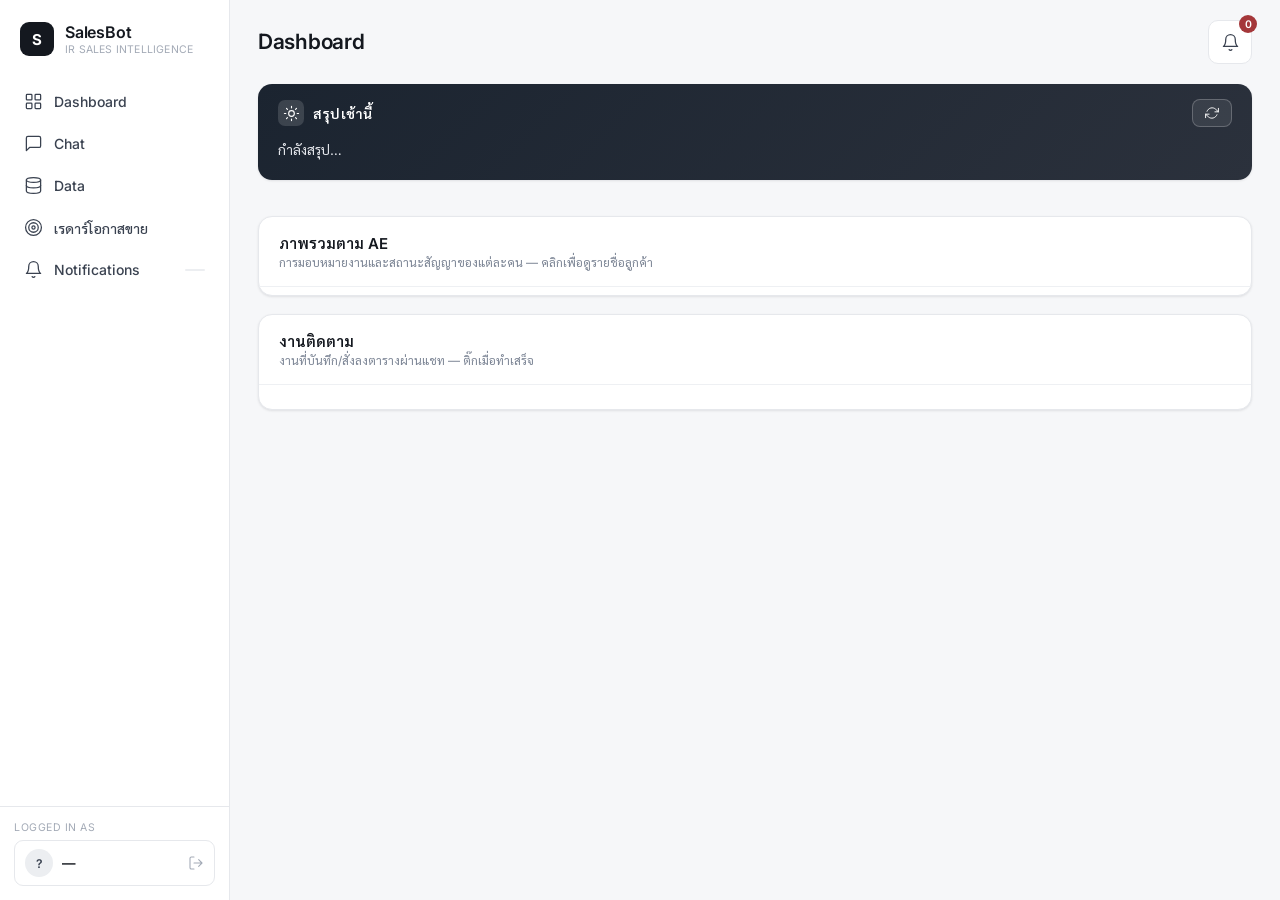
==== frontend/index.html @ d1076501 "fix: include is_shared in notifItems, fix ลงตารางเวลา keyword parsing Co-Authored-By: Claude Sonnet " ====
<!DOCTYPE html>
<html lang="th">
<head>
<meta charset="UTF-8">
<meta name="viewport" content="width=device-width, initial-scale=1.0">
<title>SalesBot — IR Sales Intelligence</title>
<link rel="preconnect" href="https://fonts.googleapis.com">
<link href="https://fonts.googleapis.com/css2?family=Sarabun:wght@400;500;600;700&family=Inter:wght@400;500;600;700&display=swap" rel="stylesheet">
<style>
  :root{
    --bg:#f6f7f9; --card:#ffffff; --line:#e6e8ec; --line2:#eef0f3;
    --ink:#14181f; --ink2:#3a4250; --muted:#7b8494; --faint:#a3aab6;
    --accent:#14181f; --accent-h:#2b313c;
    --ok:#2f7d57; --ok-bg:#e8f3ed; --warn:#9a6a14; --warn-bg:#fbf2e0; --bad:#a4373a; --bad-bg:#f7e9e9;
    --shadow:0 1px 2px rgba(20,24,31,.04),0 1px 3px rgba(20,24,31,.06);
  }
  *{box-sizing:border-box;margin:0;padding:0}
  body{font-family:"Inter","Sarabun",-apple-system,"Segoe UI",sans-serif;background:var(--bg);color:var(--ink);
    height:100vh;height:100dvh;display:flex;overflow:hidden;font-size:14px;-webkit-font-smoothing:antialiased}
  svg{display:block}
  .ico{width:19px;height:19px;stroke:currentColor;stroke-width:1.6;fill:none;stroke-linecap:round;stroke-linejoin:round}
  button{font-family:inherit}

  /* Sidebar */
  .sidebar{width:230px;background:var(--card);border-right:1px solid var(--line);display:flex;flex-direction:column;flex-shrink:0}
  .brand{display:flex;align-items:center;gap:11px;padding:22px 20px 18px}
  .brand .mark{width:34px;height:34px;border-radius:9px;background:var(--accent);color:#fff;display:flex;align-items:center;justify-content:center;font-weight:700;font-size:15px;letter-spacing:.5px}
  .brand h1{font-size:16px;font-weight:600;letter-spacing:-.2px}
  .brand p{font-size:10.5px;color:var(--faint);margin-top:1px;letter-spacing:.2px}
  .nav{padding:8px 12px;flex:1}
  .nav a{display:flex;align-items:center;gap:11px;padding:10px 12px;border-radius:9px;color:var(--ink2);
    text-decoration:none;font-size:14px;font-weight:500;margin-bottom:3px;cursor:pointer;position:relative}
  .nav a:hover{background:#f3f4f6}
  .nav a.active{background:#f0f1f3;color:var(--ink);font-weight:600}
  .nav a.active::before{content:"";position:absolute;left:-12px;top:9px;bottom:9px;width:3px;border-radius:3px;background:var(--accent)}
  .who{padding:14px;border-top:1px solid var(--line)}
  .who label{font-size:10.5px;color:var(--faint);text-transform:uppercase;letter-spacing:.5px;display:block;margin-bottom:6px}
  .who .sel{display:flex;align-items:center;gap:9px;border:1px solid var(--line);border-radius:9px;padding:8px 10px}
  .who .av{width:28px;height:28px;border-radius:50%;background:#eceef1;color:var(--ink2);display:flex;align-items:center;justify-content:center;font-size:12px;font-weight:600;flex-shrink:0}
  .who select{border:none;outline:none;background:none;font-family:inherit;font-size:13.5px;font-weight:600;color:var(--ink);width:100%;cursor:pointer}

  /* Main */
  .main{flex:1;display:flex;flex-direction:column;overflow:hidden}
  .topbar{display:flex;align-items:center;justify-content:space-between;padding:20px 28px 14px;overflow:visible}
  .topbar h2{font-size:21px;font-weight:600;letter-spacing:-.3px}
  .topbar .sub{font-size:12.5px;color:var(--muted);margin-top:2px}
  .bell{position:relative;cursor:pointer;background:var(--card);border:1px solid var(--line);width:44px;height:44px;
    border-radius:10px;display:flex;align-items:center;justify-content:center;color:var(--ink2);overflow:visible;z-index:10}
  .bell:hover{background:#f3f4f6}
  .bell .badge{position:absolute;top:-6px;right:-6px;background:var(--bad);color:#fff;font-size:10.5px;font-weight:600;
    min-width:18px;height:18px;border-radius:9px;display:flex;align-items:center;justify-content:center;padding:0 4px;
    pointer-events:none}
  .scroll{flex:1;overflow-y:auto;padding:6px 28px 26px}

  .card{background:var(--card);border:1px solid var(--line);border-radius:14px;box-shadow:var(--shadow)}
  .card-head{padding:16px 20px;border-bottom:1px solid var(--line2);display:flex;justify-content:space-between;align-items:center}
  .card-head h3{font-size:15px;font-weight:600}
  .card-head .sub{font-size:12px;color:var(--muted);margin-top:1px}

  /* Dashboard */
  .stats{display:grid;grid-template-columns:repeat(6,1fr);gap:14px;margin-bottom:18px}
  .stat{background:var(--card);border:1px solid var(--line);border-radius:13px;padding:15px 16px;box-shadow:var(--shadow)}
  .stat .lab{font-size:11.5px;color:var(--muted);font-weight:500;display:flex;align-items:center;gap:6px}
  .stat .val{font-size:23px;font-weight:700;letter-spacing:-.5px;margin-top:7px}
  .stat .dot{width:7px;height:7px;border-radius:50%}
  .dot-ok{background:var(--ok)} .dot-warn{background:var(--warn)} .dot-bad{background:var(--bad)} .dot-mut{background:var(--faint)}

  table{width:100%;border-collapse:collapse;font-size:13px}
  th{text-align:left;color:var(--muted);font-weight:600;font-size:11.5px;text-transform:uppercase;letter-spacing:.3px;
    padding:11px 10px;border-bottom:1px solid var(--line2);position:sticky;top:0;background:var(--card)}
  th.num,td.num{text-align:right}
  td{padding:12px 10px;border-bottom:1px solid var(--line2);vertical-align:middle}
  tr.clickable:hover{background:#fafbfc;cursor:pointer}
  tbody tr:last-child td{border-bottom:none}
  .acct{font-weight:600;letter-spacing:.2px}
  .mut{color:var(--muted)}

  .badge{font-size:11px;padding:2px 9px;border-radius:6px;font-weight:600;white-space:nowrap;display:inline-block}
  .b-ok{background:var(--ok-bg);color:var(--ok)} .b-bad{background:var(--bad-bg);color:var(--bad)}
  .b-warn{background:var(--warn-bg);color:var(--warn)} .b-mut{background:#eef0f3;color:var(--muted)}
  .d-bad{color:var(--bad);font-weight:600} .d-warn{color:var(--warn);font-weight:600}

  .btn{border:1px solid var(--line);border-radius:9px;padding:8px 14px;font-size:13px;background:var(--card);
    cursor:pointer;color:var(--ink2);font-weight:500;display:inline-flex;align-items:center;gap:7px}
  .btn:hover{background:#f3f4f6}
  .btn.primary{background:var(--accent);color:#fff;border-color:var(--accent)}
  .btn.primary:hover{background:var(--accent-h)}

  /* Chat */
  #view-chat .card{display:flex;flex-direction:column;height:calc(100vh - 120px)}
  .chat-body{flex:1;overflow-y:auto;padding:22px 24px;display:flex;flex-direction:column;gap:16px}
  .msg{display:flex;gap:11px;max-width:80%}
  .msg.user{align-self:flex-end;flex-direction:row-reverse}
  .msg .ic{width:30px;height:30px;border-radius:8px;background:#eceef1;color:var(--ink2);display:flex;align-items:center;justify-content:center;flex-shrink:0}
  .msg.user .ic{background:var(--accent);color:#fff}
  .msg .bubble{background:#f4f5f7;border-radius:11px;padding:11px 14px;font-size:13.5px;line-height:1.6;white-space:pre-wrap}
  .msg.user .bubble{background:var(--accent);color:#fff}
  .msg .time{font-size:10px;color:var(--faint);margin-top:4px}
  .msg .bubble .md-h{display:inline-block;font-weight:700;margin-top:9px;font-size:13.5px}
  .msg .bubble strong{font-weight:700}
  .chat-input{padding:14px 18px;border-top:1px solid var(--line2)}
  .chat-input form{display:flex;gap:10px}
  .chat-input input{flex:1;border:1px solid var(--line);border-radius:10px;padding:11px 14px;font-size:14px;outline:none;font-family:inherit}
  .chat-input input:focus{border-color:var(--ink2)}
  .chat-input button{background:var(--accent);color:#fff;border:none;width:44px;border-radius:10px;cursor:pointer;display:flex;align-items:center;justify-content:center}
  .chat-note{font-size:11px;color:var(--faint);text-align:center;margin-top:9px}

  /* Data */
  .tabs{display:flex;gap:4px;padding:12px 16px 0}
  .tabs button{background:none;border:none;padding:9px 14px;font-size:13.5px;color:var(--muted);cursor:pointer;
    border-radius:8px;font-family:inherit;font-weight:500}
  .tabs button:hover{background:#f3f4f6;color:var(--ink2)}
  .tabs button.active{color:var(--ink);background:#f0f1f3;font-weight:600}
  .toolbar{display:flex;gap:10px;padding:14px 16px;align-items:center;border-bottom:1px solid var(--line2)}
  .search{flex:1;position:relative;display:flex;align-items:center}
  .search .ico{position:absolute;left:12px;color:var(--faint);width:17px;height:17px}
  .search input{width:100%;border:1px solid var(--line);border-radius:9px;padding:9px 12px 9px 36px;font-size:13px;outline:none;font-family:inherit}
  .search input:focus{border-color:var(--ink2)}
  select.flt{border:1px solid var(--line);border-radius:9px;padding:9px 12px;font-size:13px;background:var(--card);cursor:pointer;font-family:inherit;color:var(--ink2)}
  .chip{display:inline-flex;align-items:center;gap:6px;background:#f0f1f3;border-radius:7px;padding:6px 10px;font-size:12.5px;font-weight:500}
  .chip b{font-weight:600}.chip .x{cursor:pointer;color:var(--muted);font-weight:700}
  .pager{display:flex;align-items:center;justify-content:space-between;padding:13px 18px;font-size:12.5px;color:var(--muted)}
  .pager .pages{display:flex;gap:5px}
  .pager button{border:1px solid var(--line);background:var(--card);border-radius:8px;min-width:32px;height:32px;cursor:pointer;font-family:inherit;color:var(--ink2)}
  .pager button.active{background:var(--accent);color:#fff;border-color:var(--accent)}
  .pager button:disabled{opacity:.4;cursor:default}

  /* Notifications */
  .notif{position:absolute;right:28px;top:70px;width:400px;max-height:64vh;background:var(--card);border:1px solid var(--line);
    border-radius:13px;box-shadow:0 10px 34px rgba(20,24,31,.16);overflow:hidden;display:none;z-index:50}
  .notif.open{display:block}
  .notif h4{padding:14px 16px;border-bottom:1px solid var(--line2);font-size:14px;font-weight:600;display:flex;justify-content:space-between;align-items:center}
  .notif .list{overflow-y:auto;max-height:44vh}
  .notif .it{padding:11px 16px;border-bottom:1px solid var(--line2);font-size:13px}
  .notif .it b{display:block;font-weight:600;margin-bottom:2px}
  .notif .ft{padding:12px 16px}

  /* Daily briefing */
  .brief{background:linear-gradient(135deg,#1b2430,#2b313c);border:none;color:#fff;overflow:hidden}
  .brief-head{display:flex;justify-content:space-between;align-items:center;padding:15px 20px 10px}
  .brief-title{display:flex;align-items:center;gap:9px;font-size:14px;font-weight:600;letter-spacing:.2px}
  .brief-icon{width:26px;height:26px;border-radius:7px;background:rgba(255,255,255,.14);display:flex;align-items:center;justify-content:center}
  .brief .lnk{color:#fff;border-color:rgba(255,255,255,.22);background:rgba(255,255,255,.08)}
  .brief .lnk:hover{background:rgba(255,255,255,.16)}
  .brief-body{padding:2px 20px 17px;font-size:13.5px;line-height:1.75;color:#e7e9ee;white-space:pre-wrap}
  .brief-body .md-h{font-weight:700;color:#fff}
  .brief-body strong{color:#fff;font-weight:700}

  /* Bell popup */
  .bell-popup{position:absolute;right:0;top:52px;width:360px;background:var(--card);border:1px solid var(--line);
    border-radius:13px;box-shadow:0 10px 34px rgba(20,24,31,.18);overflow:hidden;display:none;z-index:200}
  .bell-popup.open{display:block}
  .bell-popup-head{display:flex;justify-content:space-between;align-items:center;padding:13px 16px;border-bottom:1px solid var(--line2);font-size:13.5px;font-weight:600}
  .bp-it{display:flex;gap:11px;padding:11px 16px;border-bottom:1px solid var(--line2);cursor:pointer;align-items:flex-start}
  .bp-it:hover{background:#fafbfc}
  .bp-it:last-child{border-bottom:none}
  .bp-dot{width:7px;height:7px;border-radius:50%;background:var(--faint);flex-shrink:0;margin-top:6px}
  .bp-dot.red{background:var(--bad)} .bp-dot.amber{background:var(--warn)}
  .bp-body{flex:1;min-width:0}
  .bp-title{font-size:13px;font-weight:600;white-space:nowrap;overflow:hidden;text-overflow:ellipsis}
  .bp-sub{font-size:11.5px;color:var(--muted);margin-top:2px;white-space:nowrap;overflow:hidden;text-overflow:ellipsis}
  .bp-when{font-size:11px;color:var(--faint);margin-top:3px}
  .bp-empty{padding:28px 16px;text-align:center;font-size:13px;color:var(--faint)}

  /* Modal */
  .modal{position:fixed;inset:0;background:rgba(20,24,31,.42);display:none;align-items:center;justify-content:center;z-index:100;backdrop-filter:blur(2px)}
  .modal.open{display:flex}
  .modal .box{background:var(--card);border-radius:16px;width:620px;max-width:93vw;max-height:90vh;overflow-y:auto;padding:24px 26px}
  .modal h3{margin-bottom:18px;font-size:17px;font-weight:600}
  .grid2{display:grid;grid-template-columns:1fr 1fr;gap:13px}
  .fld{margin-bottom:2px}
  .fld label{font-size:11.5px;color:var(--muted);display:block;margin-bottom:5px;font-weight:500}
  .fld input,.fld select{width:100%;border:1px solid var(--line);border-radius:8px;padding:9px 11px;font-size:13px;font-family:inherit;outline:none;color:var(--ink)}
  .fld input:focus,.fld select:focus{border-color:var(--ink2)}
  .modal .actions{display:flex;justify-content:space-between;align-items:center;margin-top:20px;gap:10px}
  .modal .actions .right{display:flex;gap:10px}
  .section-t{font-size:12px;font-weight:600;color:var(--muted);text-transform:uppercase;letter-spacing:.4px;margin:22px 0 12px;border-top:1px solid var(--line2);padding-top:18px}
  .fu{display:flex;align-items:flex-start;gap:10px;padding:9px 0;border-bottom:1px solid var(--line2)}
  .fu input[type=checkbox]{margin-top:3px}
  .fu .body{flex:1;font-size:13px}
  .fu .meta{font-size:11px;color:var(--faint);margin-top:2px}
  .fu.done .body{text-decoration:line-through;color:var(--faint)}
  .fu .del{cursor:pointer;color:var(--faint);font-size:16px;line-height:1}
  .fu-add{display:flex;gap:8px;margin-top:12px}
  .fu-add input{flex:1;border:1px solid var(--line);border-radius:8px;padding:8px 10px;font-size:13px;font-family:inherit;outline:none}
  .fu-add input[type=date]{flex:0 0 145px}
  .empty{padding:34px;text-align:center;color:var(--faint);font-size:13px}
  /* Schedule modal — visibility cards */
  .sched-info{background:#f7f8fa;border:1px solid var(--line2);border-radius:11px;padding:14px 16px;margin-bottom:18px}
  .sched-info-row{display:flex;align-items:center;gap:10px;padding:6px 0;font-size:13px}
  .sched-info-row:first-child{padding-top:0}.sched-info-row:last-child{padding-bottom:0}
  .sched-info-ico{width:28px;height:28px;border-radius:7px;background:#eceef1;display:flex;align-items:center;justify-content:center;flex-shrink:0;color:var(--ink2)}
  .sched-info-row .lab{font-size:11.5px;color:var(--muted);width:90px;flex-shrink:0}
  .sched-info-row .val{font-weight:500;color:var(--ink)}
  .sched-vis-label{font-size:12px;font-weight:600;color:var(--muted);text-transform:uppercase;letter-spacing:.4px;margin-bottom:10px}
  .sched-vis-cards{display:grid;grid-template-columns:1fr 1fr;gap:10px;margin-bottom:18px}
  .sched-vis-card{border:2px solid var(--line);border-radius:12px;padding:14px 14px;cursor:pointer;transition:border-color .15s,background .15s;position:relative;user-select:none}
  .sched-vis-card:hover{border-color:var(--ink2)}
  .sched-vis-card.selected{border-color:#5b5ef4;background:#f4f4ff}
  .sched-vis-card .radio-dot{width:18px;height:18px;border-radius:50%;border:2px solid var(--line);position:absolute;top:13px;right:13px;display:flex;align-items:center;justify-content:center;transition:border-color .15s,background .15s}
  .sched-vis-card.selected .radio-dot{border-color:#5b5ef4;background:#5b5ef4}
  .sched-vis-card.selected .radio-dot::after{content:"";width:6px;height:6px;border-radius:50%;background:#fff}
  .sched-vis-card .vc-icon{width:34px;height:34px;border-radius:9px;background:#eceef1;display:flex;align-items:center;justify-content:center;color:var(--ink2);margin-bottom:10px;transition:background .15s}
  .sched-vis-card.selected .vc-icon{background:#e0e0ff;color:#5b5ef4}
  .sched-vis-card .vc-title{font-size:13.5px;font-weight:600;color:var(--ink);margin-bottom:3px}
  .sched-vis-card .vc-sub{font-size:12px;color:var(--muted);line-height:1.45}
  .sched-vis-card .vc-detail{font-size:11.5px;color:var(--faint);margin-top:8px;padding-top:8px;border-top:1px solid var(--line2);line-height:1.45}
  .sched-remind{display:flex;align-items:center;gap:10px;padding:12px 14px;background:#f7f8fa;border-radius:10px;margin-bottom:20px;font-size:13px}
  .sched-remind input[type=checkbox]{width:15px;height:15px;cursor:pointer;accent-color:#5b5ef4}
  .sched-remind select{border:1px solid var(--line);border-radius:7px;padding:4px 8px;font-size:12.5px;font-family:inherit;outline:none;background:var(--card);color:var(--ink);cursor:pointer}

  /* Nav count + Notifications page */
  .navcount{font-size:11px;font-weight:600;background:#eceef1;color:var(--ink2);border-radius:20px;padding:1px 8px;min-width:20px;text-align:center}
  .nav a.active .navcount{background:rgba(255,255,255,.22);color:#fff}
  .chips{display:flex;gap:8px;flex-wrap:wrap}
  .chip-f{display:inline-flex;align-items:center;gap:8px;padding:8px 14px;border:1px solid var(--line);border-radius:9px;background:var(--card);cursor:pointer;font-size:13px;color:var(--ink2);font-weight:500;white-space:nowrap;flex-shrink:0}
  .chip-f:hover{background:#f3f4f6}
  .chip-f.active{background:var(--accent);color:#fff;border-color:var(--accent)}
  .chip-f .n{font-size:11px;background:#eceef1;color:var(--ink2);border-radius:20px;padding:0 7px;font-weight:600}
  .chip-f.active .n{background:rgba(255,255,255,.22);color:#fff}
  .nrow{display:flex;align-items:center;gap:14px;padding:15px 2px;border-bottom:1px solid var(--line2)}
  .nrow:last-child{border-bottom:none}
  .nrow .dot{width:7px;height:7px;border-radius:50%;background:var(--faint);flex-shrink:0}
  .nrow .dot.red{background:var(--bad)} .nrow .dot.amber{background:var(--warn)}
  .nicon{width:38px;height:38px;border-radius:10px;background:#f0f1f3;color:var(--ink2);display:flex;align-items:center;justify-content:center;flex-shrink:0}
  .nrow .body{flex:1;min-width:0}
  .nrow .ttl{font-weight:600;font-size:14px}
  .nrow .sub{font-size:12.5px;color:var(--muted);margin-top:2px;white-space:nowrap;overflow:hidden;text-overflow:ellipsis}
  .nrow .when{font-size:12px;color:var(--muted);margin-top:5px}
  .nrow .right{display:flex;align-items:center;gap:8px;flex-shrink:0}
  .nrow.done .ttl{text-decoration:line-through;color:var(--faint)}
  .lnk{font-size:12.5px;color:var(--ink2);cursor:pointer;border:1px solid var(--line);border-radius:8px;padding:6px 12px;background:var(--card)}
  .lnk:hover{background:#f3f4f6}
  .stat-sm{border:1px solid var(--line2);border-radius:11px;padding:13px 14px}
  .stat-sm .lab{font-size:11.5px;color:var(--muted);display:flex;align-items:center;gap:6px}
  .stat-sm .val{font-size:21px;font-weight:700;margin-top:5px;letter-spacing:-.5px}
  .side-row{display:flex;justify-content:space-between;align-items:baseline;gap:10px;padding:9px 0;border-bottom:1px solid var(--line2);font-size:13px}
  .side-row:last-child{border-bottom:none}
  .side-row .a{font-weight:600}
  .agenda{display:flex;gap:10px;padding:9px 0;border-bottom:1px solid var(--line2);font-size:13px}
  .agenda:last-child{border-bottom:none}
  .agenda .t{font-weight:600;color:var(--ink);white-space:nowrap}

  /* ── Mobile / responsive ── */
  .hamburger{display:none}
  .nav-overlay{display:none}
  .tbl-wrap{overflow-x:auto;-webkit-overflow-scrolling:touch}
  @media(max-width:820px){
    body{font-size:13.5px}
    .hamburger{display:flex;align-items:center;justify-content:center;cursor:pointer;background:var(--card);
      border:1px solid var(--line);width:40px;height:40px;border-radius:10px;color:var(--ink2);flex-shrink:0;margin-right:11px}
    .sidebar{position:fixed;top:0;left:0;bottom:0;width:264px;z-index:300;
      transform:translateX(-100%);transition:transform .25s ease;box-shadow:0 0 40px rgba(20,24,31,.22)}
    body.nav-open .sidebar{transform:translateX(0)}
    .nav-overlay{display:block;position:fixed;inset:0;background:rgba(20,24,31,.45);z-index:250;
      opacity:0;pointer-events:none;transition:opacity .25s}
    body.nav-open .nav-overlay{opacity:1;pointer-events:auto}
    .topbar{padding:13px 16px 11px}
    .topbar h2{font-size:18px}
    .topbar .sub{font-size:11px;white-space:nowrap;overflow:hidden;text-overflow:ellipsis}
    .bell{width:40px;height:40px}
    .scroll{padding:6px 14px 24px}
    .stats{grid-template-columns:repeat(2,1fr);gap:10px;margin-bottom:14px}
    .stat{padding:13px 14px}
    .stat .val{font-size:20px}
    .tbl-wrap table{min-width:580px}
    .grid2{grid-template-columns:1fr}
    .modal .box{width:94vw;padding:20px 18px}
    .msg{max-width:92%}
    .bell-popup{position:fixed;top:60px;left:10px;right:10px;width:auto}
    .notif-grid{grid-template-columns:1fr!important}
    .notif-grid>*{min-width:0}
    .nrow .ttl{white-space:nowrap;overflow:hidden;text-overflow:ellipsis}
    .nrow{gap:10px}
    .nrow .right{flex-direction:column;align-items:flex-end;gap:6px}
    #view-chat{height:100%}
    #view-chat .card{height:100%;margin:0}
    .scroll{padding-bottom:8px}
    .card-head{flex-wrap:wrap;gap:8px}
    .fu-add{flex-wrap:wrap}
    .fu-add input[type=date]{flex:1 0 100%}
    .toolbar{flex-wrap:wrap}
    .search{flex:1 0 100%}
    .tabs{overflow-x:auto;flex-wrap:nowrap}
    .tabs button{white-space:nowrap}
    .chips{flex-wrap:nowrap;overflow-x:auto;padding-bottom:4px;min-width:0}
    .pager{flex-wrap:wrap;gap:8px}
  }
</style>
</head>
<body>
  <aside class="sidebar">
    <div class="brand"><div class="mark">S</div><div><h1>SalesBot</h1><p>IR SALES INTELLIGENCE</p></div></div>
    <nav class="nav">
      <a id="nav-dashboard" onclick="setView('dashboard')"><svg class="ico" viewBox="0 0 24 24"><rect x="3" y="3" width="7" height="7" rx="1"/><rect x="14" y="3" width="7" height="7" rx="1"/><rect x="3" y="14" width="7" height="7" rx="1"/><rect x="14" y="14" width="7" height="7" rx="1"/></svg>Dashboard</a>
      <a id="nav-chat" onclick="setView('chat')"><svg class="ico" viewBox="0 0 24 24"><path d="M21 15a2 2 0 0 1-2 2H7l-4 4V5a2 2 0 0 1 2-2h14a2 2 0 0 1 2 2z"/></svg>Chat</a>
      <a id="nav-data" onclick="setView('data')"><svg class="ico" viewBox="0 0 24 24"><ellipse cx="12" cy="5" rx="9" ry="3"/><path d="M3 5v14c0 1.7 4 3 9 3s9-1.3 9-3V5"/><path d="M3 12c0 1.7 4 3 9 3s9-1.3 9-3"/></svg>Data</a>
      <a id="nav-radar" onclick="setView('radar')"><svg class="ico" viewBox="0 0 24 24"><circle cx="12" cy="12" r="10"/><circle cx="12" cy="12" r="6"/><circle cx="12" cy="12" r="2"/></svg>เรดาร์โอกาสขาย</a>
      <a id="nav-notif" onclick="setView('notif')" style="justify-content:space-between"><span style="display:flex;align-items:center;gap:11px"><svg class="ico" viewBox="0 0 24 24"><path d="M18 8a6 6 0 0 0-12 0c0 7-3 9-3 9h18s-3-2-3-9"/><path d="M13.7 21a2 2 0 0 1-3.4 0"/></svg>Notifications</span><span class="navcount" id="navNotifCount"></span></a>
      <a id="nav-admin" onclick="setView('admin')" style="display:none"><svg class="ico" viewBox="0 0 24 24"><path d="M12 2 4 6v6c0 5 3.5 8 8 10 4.5-2 8-5 8-10V6z"/><path d="M9 12l2 2 4-4"/></svg>Admin · ปัญหา</a>
    </nav>
    <div class="who">
      <label>Logged in as</label>
      <div class="sel"><div class="av" id="whoAv">?</div>
        <div style="flex:1;min-width:0">
          <div id="whoName" style="font-weight:600;font-size:13.5px;white-space:nowrap;overflow:hidden;text-overflow:ellipsis">—</div>
          <div id="whoRole" style="font-size:11px;color:var(--faint)"></div>
        </div>
        <span onclick="logout()" title="สลับผู้ใช้" style="cursor:pointer;color:var(--faint)"><svg class="ico" viewBox="0 0 24 24" style="width:16px;height:16px"><path d="M9 21H5a2 2 0 0 1-2-2V5a2 2 0 0 1 2-2h4"/><path d="M16 17l5-5-5-5M21 12H9"/></svg></span>
      </div>
    </div>
  </aside>
  <div class="nav-overlay" onclick="closeNav()"></div>

  <div class="main">
    <div class="topbar">
      <div style="display:flex;align-items:center;min-width:0">
        <div class="hamburger" onclick="toggleNav()"><svg class="ico" viewBox="0 0 24 24"><path d="M3 6h18M3 12h18M3 18h18"/></svg></div>
        <div style="min-width:0"><h2 id="viewTitle">Dashboard</h2><div class="sub" id="viewSub"></div></div>
      </div>
      <div style="position:relative">
        <div class="bell" id="bellBtn" onclick="toggleBellPopup(event)"><svg class="ico" viewBox="0 0 24 24"><path d="M18 8a6 6 0 0 0-12 0c0 7-3 9-3 9h18s-3-2-3-9"/><path d="M13.7 21a2 2 0 0 1-3.4 0"/></svg><span class="badge" id="notifBadge">0</span></div>
        <div class="bell-popup" id="bellPopup">
          <div class="bell-popup-head">
            <span>การแจ้งเตือน</span>
            <button onclick="setView('notif');closeBellPopup()" style="font-size:11.5px;border:none;background:none;color:var(--ink2);cursor:pointer;padding:2px 6px;border-radius:6px;font-family:inherit">ดูทั้งหมด</button>
          </div>
          <div id="bellPopupList" style="overflow-y:auto;max-height:370px"></div>
        </div>
      </div>
    </div>

    <div class="scroll">
      <!-- DASHBOARD -->
      <div id="view-dashboard">
        <div class="card brief" style="margin-bottom:18px">
          <div class="brief-head">
            <div class="brief-title"><span class="brief-icon"><svg class="ico" viewBox="0 0 24 24" style="width:17px;height:17px;stroke:#fff"><circle cx="12" cy="12" r="4"/><path d="M12 2v2M12 20v2M4.9 4.9l1.4 1.4M17.7 17.7l1.4 1.4M2 12h2M20 12h2M4.9 19.1l1.4-1.4M17.7 6.3l1.4-1.4"/></svg></span>สรุปเช้านี้</div>
            <button class="lnk" onclick="loadBriefing(true)" title="สร้างใหม่"><svg class="ico" viewBox="0 0 24 24" style="width:14px;height:14px"><path d="M23 4v6h-6M1 20v-6h6"/><path d="M3.5 9a9 9 0 0 1 14.8-3.4L23 10M1 14l4.7 4.4A9 9 0 0 0 20.5 15"/></svg></button>
          </div>
          <div id="briefBody" class="brief-body">กำลังสรุป…</div>
        </div>
        <div class="stats" id="statCards"></div>
        <div class="card" style="margin-bottom:18px">
          <div class="card-head"><div><h3>ภาพรวมตาม AE</h3><div class="sub">การมอบหมายงานและสถานะสัญญาของแต่ละคน — คลิกเพื่อดูรายชื่อลูกค้า</div></div></div>
          <div class="tbl-wrap" style="padding:4px 8px"><table id="aeTable"></table></div>
        </div>
        <div class="card">
          <div class="card-head"><div><h3>งานติดตาม</h3><div class="sub">งานที่บันทึก/สั่งลงตารางผ่านแชท — ติ๊กเมื่อทำเสร็จ</div></div></div>
          <div id="taskList" style="padding:8px 20px 16px"></div>
        </div>
      </div>

      <!-- CHAT -->
      <div id="view-chat" style="display:none">
        <div class="card">
          <div class="chat-body" id="chatBody"></div>
          <div class="chat-input">
            <form onsubmit="sendChat(event)">
              <input id="chatInput" placeholder="พิมพ์คำถาม เช่น ลูกค้า ACE หมดสัญญาเมื่อไหร่ / ลูกค้าที่ฉันดูแล active กี่ราย" autocomplete="off">
              <button type="submit"><svg class="ico" viewBox="0 0 24 24"><path d="M22 2 11 13"/><path d="M22 2 15 22l-4-9-9-4z"/></svg></button>
            </form>
            <div class="chat-note">SalesBot อาจมีข้อผิดพลาดได้ โปรดตรวจสอบข้อมูลสำคัญอีกครั้ง</div>
          </div>
        </div>
      </div>

      <!-- DATA -->
      <div id="view-data" style="display:none">
        <div class="card">
          <div class="card-head">
            <div><h3>ข้อมูลลูกค้า / สัญญา</h3><div class="sub">ค้นหา ดู เพิ่ม และแก้ไขได้</div></div>
            <div style="display:flex;gap:9px">
              <button class="btn" onclick="exportCsv()"><svg class="ico" viewBox="0 0 24 24"><path d="M21 15v4a2 2 0 0 1-2 2H5a2 2 0 0 1-2-2v-4"/><path d="M7 10l5 5 5-5"/><path d="M12 15V3"/></svg>Export CSV</button>
              <button class="btn primary" onclick="openModal()"><svg class="ico" viewBox="0 0 24 24"><path d="M12 5v14M5 12h14"/></svg>เพิ่มลูกค้า</button>
            </div>
          </div>
          <div class="tabs">
            <button class="active" id="tab-all" onclick="setTab('all')">ลูกค้าทั้งหมด</button>
            <button id="tab-expiring" onclick="setTab('expiring')">สัญญาใกล้หมดอายุ</button>
            <button id="tab-contacts" onclick="setTab('contacts')">IR Contact</button>
          </div>
          <div class="toolbar">
            <div class="search"><svg class="ico" viewBox="0 0 24 24"><circle cx="11" cy="11" r="7"/><path d="m21 21-4.3-4.3"/></svg>
              <input id="searchBox" placeholder="ค้นหาบริษัท, Account, AE..." oninput="debouncedReload()"></div>
            <span id="aeChip"></span>
            <select class="flt" id="statusFilter" onchange="reload()">
              <option value="">สถานะทั้งหมด</option><option>Active</option><option>Expired</option><option>Cancelled</option>
            </select>
          </div>
          <div class="tbl-wrap" style="padding:0 8px"><table id="dataTable"></table></div>
          <div class="pager"><span id="pagerInfo"></span><div class="pages" id="pagerPages"></div></div>
        </div>
      </div>

      <!-- NOTIFICATIONS -->
      <div id="view-notif" style="display:none">
        <div style="display:flex;justify-content:space-between;align-items:center;margin-bottom:16px;gap:12px">
          <div class="chips" id="notifChips"></div>
          <button class="btn primary" style="flex-shrink:0" onclick="openTaskModal()"><svg class="ico" viewBox="0 0 24 24"><path d="M12 5v14M5 12h14"/></svg>สร้างงานใหม่</button>
        </div>
        <div class="notif-grid" style="display:grid;grid-template-columns:1fr 330px;gap:18px;align-items:start">
          <div class="card">
            <div class="card-head"><h3>งานที่ต้องดำเนินการ</h3></div>
            <div id="notifList" style="padding:2px 20px 8px"></div>
          </div>
          <div>
            <div class="card" style="margin-bottom:16px">
              <div class="card-head"><h3>สรุปงานของคุณ</h3></div>
              <div id="notifSummary" style="display:grid;grid-template-columns:1fr 1fr;gap:12px;padding:16px"></div>
            </div>
            <div class="card" style="margin-bottom:16px">
              <div class="card-head"><h3>สัญญาใกล้หมดอายุ</h3></div>
              <div id="notifExp" style="padding:6px 18px 14px"></div>
            </div>
            <div class="card">
              <div class="card-head"><h3>ปฏิทินงาน</h3></div>
              <div id="notifAgenda" style="padding:6px 18px 16px"></div>
            </div>
            <div class="card" style="margin-top:16px">
              <div class="card-head"><h3>ส่งสรุปทางอีเมล</h3></div>
              <div style="padding:10px 18px 14px">
                <div style="font-size:12.5px;color:var(--muted);margin-bottom:10px">ส่งสรุปสัญญาใกล้หมดให้ AE ที่ตั้งอีเมลไว้</div>
                <div style="display:flex;gap:8px;flex-wrap:wrap">
                  <button class="btn primary" style="flex:1;justify-content:center" onclick="sendDigest()">ส่งสรุป</button>
                  <button class="btn" style="flex:1;justify-content:center" onclick="openAeEmails()">ตั้งค่าอีเมล</button>
                </div>
                <div id="digestMsg" style="font-size:12px;color:var(--muted);margin-top:8px;min-height:16px;line-height:1.5"></div>
              </div>
            </div>
          </div>
        </div>
      </div>

      <!-- RADAR -->
      <div id="view-radar" style="display:none">
        <div class="card">
          <div class="card-head">
            <div><h3>เรดาร์โอกาสขาย</h3><div class="sub">3 ช่องทางรายได้จากข้อมูลจริง — เรียงตาม "ควรลุยก่อน"</div></div>
            <div id="radarSummary" style="font-size:12.5px;color:var(--muted)"></div>
          </div>
          <div class="tabs">
            <button class="active" id="rtab-retain" onclick="setRadarTab('retain')">เสี่ยงหลุด</button>
            <button id="rtab-winback" onclick="setRadarTab('winback')">ดึงกลับ</button>
            <button id="rtab-upsell" onclick="setRadarTab('upsell')">อัปเซล</button>
          </div>
          <div class="tbl-wrap" style="padding:0 8px"><table id="radarTable"></table></div>
          <div class="pager"><span id="radarInfo"></span></div>
        </div>
      </div>

      <!-- ADMIN (เฉพาะวิศวกร AI) -->
      <div id="view-admin" style="display:none">
        <!-- token gate -->
        <div id="adminGate" class="card" style="max-width:440px;margin:30px auto;padding:24px 26px;display:none">
          <h3 style="font-size:16px;font-weight:600;margin-bottom:6px">เข้าถึงเฉพาะวิศวกร AI</h3>
          <p style="font-size:12.5px;color:var(--muted);margin-bottom:16px">กรอก Admin Token เพื่อดูรายงานปัญหาและระบบปรับปรุงตัวเอง</p>
          <input id="adminToken" type="password" placeholder="Admin Token" style="width:100%;border:1px solid var(--line);border-radius:8px;padding:10px 12px;font-size:13px;font-family:inherit;outline:none">
          <div id="adminGateMsg" style="font-size:12px;color:var(--bad);min-height:16px;margin-top:8px"></div>
          <button class="btn primary" style="width:100%;justify-content:center;margin-top:6px" onclick="adminLogin()">เข้าสู่ระบบ</button>
        </div>

        <!-- panel -->
        <div id="adminPanel" style="display:none">
          <div class="stats" id="adminStats" style="grid-template-columns:repeat(5,1fr);margin-bottom:18px"></div>

          <div class="card" style="margin-bottom:18px">
            <div class="card-head">
              <div><h3>รายงานปรับปรุงระบบ (ทุกเที่ยงคืน)</h3><div class="sub">ระบบวิเคราะห์ปัญหา 24 ชม. + เสนอสิ่งที่ต้องแก้</div></div>
              <button class="btn" onclick="adminRunNightly()"><svg class="ico" viewBox="0 0 24 24" style="width:14px;height:14px"><path d="M23 4v6h-6M1 20v-6h6"/><path d="M3.5 9a9 9 0 0 1 14.8-3.4L23 10M1 14l4.7 4.4A9 9 0 0 0 20.5 15"/></svg>รันวิเคราะห์เดี๋ยวนี้</button>
            </div>
            <div id="adminReports" style="padding:8px 20px 16px"></div>
          </div>

          <div class="card" style="margin-bottom:18px">
            <div class="card-head"><div><h3>บทเรียนที่ระบบเสนอ (Learned Guidance)</h3><div class="sub">อนุมัติเพื่อให้บอทใช้ — ปิดไว้ถ้ายังไม่มั่นใจ</div></div></div>
            <div id="adminGuidance" style="padding:8px 20px 16px"></div>
          </div>

          <div class="card">
            <div class="card-head"><div><h3>เคสที่บอทตอบไม่ได้</h3><div class="sub">คำถามผู้ใช้ที่ระบบ flag ว่าน่าจะมีปัญหา</div></div></div>
            <div id="adminIssues" style="padding:8px 20px 16px"></div>
          </div>
        </div>
      </div>
    </div>
  </div>

  <!-- AE Email settings modal -->
  <div class="modal" id="aeEmailModal"><div class="box" style="width:480px">
    <h3>ตั้งค่าอีเมลทีม (AE → Email)</h3>
    <p style="font-size:12.5px;color:var(--muted);margin:-8px 0 16px">อีเมลสรุปสัญญาใกล้หมดจะส่งไปยังอีเมลของ AE แต่ละคนที่ตั้งไว้</p>
    <div id="aeEmailFields" style="max-height:380px;overflow-y:auto;display:flex;flex-direction:column;gap:10px"></div>
    <div class="actions"><span></span><div class="right">
      <button class="btn" onclick="document.getElementById('aeEmailModal').classList.remove('open')">ปิด</button>
      <button class="btn primary" onclick="saveAeEmails()">บันทึก</button>
    </div></div>
  </div></div>

  <!-- Create task modal -->
  <div class="modal" id="taskModal"><div class="box" style="width:440px">
    <h3>สร้างงานใหม่</h3>
    <div class="fld" style="margin-bottom:13px"><label>เรื่อง / รายละเอียด *</label><input id="t_note" placeholder="เช่น โทรนัดต่อสัญญา, เตรียม Proposal"></div>
    <div class="grid2">
      <div class="fld"><label>วันที่</label><input id="t_date" type="date"></div>
      <div class="fld"><label>เวลา</label><input id="t_time" type="time"></div>
    </div>
    <div class="fld" style="margin-top:13px"><label>ลูกค้า (ถ้ามี)</label><input id="t_account" placeholder="Account เช่น ACE (เว้นว่างได้)"></div>
    <div class="actions"><span></span><div class="right">
      <button class="btn" onclick="document.getElementById('taskModal').classList.remove('open')">ยกเลิก</button>
      <button class="btn primary" onclick="saveTask()">บันทึก</button>
    </div></div>
  </div></div>

  <!-- Draft outreach modal -->
  <div class="modal" id="draftModal"><div class="box" style="width:560px">
    <div style="display:flex;justify-content:space-between;align-items:center;margin-bottom:14px">
      <h3 id="draftTitle" style="margin:0">ร่างข้อความ</h3>
      <select id="draftChannel" onchange="regenDraft()" style="border:1px solid var(--line);border-radius:8px;padding:6px 10px;font-size:13px;font-family:inherit">
        <option value="email">อีเมล</option><option value="line">LINE</option>
      </select>
    </div>
    <div id="draftBody" style="background:#f7f8fa;border:1px solid var(--line2);border-radius:10px;padding:16px;font-size:13.5px;line-height:1.7;white-space:pre-wrap;max-height:50vh;overflow-y:auto;min-height:120px"></div>
    <div class="actions"><span style="font-size:11.5px;color:var(--faint)">AI ร่างให้ — ตรวจทานก่อนส่งทุกครั้ง</span><div class="right">
      <button class="btn" onclick="regenDraft()">ร่างใหม่</button>
      <button class="btn" id="copyBtn" onclick="copyDraft()">คัดลอก</button>
      <button class="btn primary" onclick="document.getElementById('draftModal').classList.remove('open')">ปิด</button>
    </div></div>
  </div></div>

  <!-- Schedule modal — บันทึกลงตารางเวลา -->
  <div class="modal" id="scheduleModal"><div class="box" style="width:500px">
    <div style="display:flex;align-items:center;gap:12px;margin-bottom:6px">
      <div style="width:40px;height:40px;border-radius:11px;background:#e0e0ff;display:flex;align-items:center;justify-content:center;flex-shrink:0">
        <svg class="ico" style="color:#5b5ef4" viewBox="0 0 24 24"><rect x="3" y="4" width="18" height="18" rx="2"/><path d="M16 2v4M8 2v4M3 10h18"/></svg>
      </div>
      <div>
        <h3 style="margin:0;font-size:16px">บันทึกลงตารางเวลา</h3>
        <div style="font-size:12px;color:var(--muted);margin-top:2px">ตรวจสอบงาน/บัดหมายจากข้อความของคุณ</div>
      </div>
    </div>

    <div class="sched-info">
      <div class="sched-info-row">
        <div class="sched-info-ico"><svg class="ico" style="width:15px;height:15px" viewBox="0 0 24 24"><path d="M14 2H6a2 2 0 0 0-2 2v16a2 2 0 0 0 2 2h12a2 2 0 0 0 2-2V8z"/><polyline points="14 2 14 8 20 8"/></svg></div>
        <span class="lab">ชื่องาน</span>
        <span class="val" id="sc_note">—</span>
      </div>
      <div class="sched-info-row">
        <div class="sched-info-ico"><svg class="ico" style="width:15px;height:15px" viewBox="0 0 24 24"><rect x="3" y="4" width="18" height="18" rx="2"/><path d="M16 2v4M8 2v4M3 10h18"/></svg></div>
        <span class="lab">วันที่และเวลา</span>
        <span class="val" id="sc_datetime">—</span>
      </div>
      <div class="sched-info-row">
        <div class="sched-info-ico"><svg class="ico" style="width:15px;height:15px" viewBox="0 0 24 24"><path d="M19 21v-2a4 4 0 0 0-4-4H9a4 4 0 0 0-4 4v2"/><circle cx="12" cy="7" r="4"/></svg></div>
        <span class="lab">ผู้รับผิดชอบ</span>
        <span class="val" id="sc_owner">—</span>
      </div>
      <div class="sched-info-row">
        <div class="sched-info-ico"><svg class="ico" style="width:15px;height:15px" viewBox="0 0 24 24"><path d="M21 15a2 2 0 0 1-2 2H7l-4 4V5a2 2 0 0 1 2-2h14a2 2 0 0 1 2 2z"/></svg></div>
        <span class="lab">ที่มา</span>
        <span class="val">Chat</span>
      </div>
    </div>

    <div class="sched-vis-label">เลือกการมองเห็น<br><span style="font-weight:400;text-transform:none;letter-spacing:0;font-size:11.5px">เลือกว่าจะบันทึกงานนี้เป็นของคุณคนเดียว หรือแชร์ให้ทีมเห็น</span></div>
    <div class="sched-vis-cards">
      <div class="sched-vis-card selected" id="sc_card_private" onclick="selectScheduleVis('private')">
        <div class="radio-dot"></div>
        <div class="vc-icon">
          <svg class="ico" style="width:17px;height:17px" viewBox="0 0 24 24"><path d="M19 21v-2a4 4 0 0 0-4-4H9a4 4 0 0 0-4 4v2"/><circle cx="12" cy="7" r="4"/></svg>
        </div>
        <div class="vc-title">ส่วนตัว</div>
        <div class="vc-sub">เห็นเฉพาะคุณเท่านั้น</div>
        <div class="vc-detail">• งานจะปรากฏในตารางเวลาส่วนตัว<br>และ Notifications ของคุณ</div>
      </div>
      <div class="sched-vis-card" id="sc_card_shared" onclick="selectScheduleVis('shared')">
        <div class="radio-dot"></div>
        <div class="vc-icon">
          <svg class="ico" style="width:17px;height:17px" viewBox="0 0 24 24"><path d="M17 21v-2a4 4 0 0 0-4-4H5a4 4 0 0 0-4 4v2"/><circle cx="9" cy="7" r="4"/><path d="M23 21v-2a4 4 0 0 0-3-3.87"/><path d="M16 3.13a4 4 0 0 1 0 7.75"/></svg>
        </div>
        <div class="vc-title">แชร์ให้ทีม</div>
        <div class="vc-sub">ทุกคนในทีมสามารถเห็นได้</div>
        <div class="vc-detail">• งานจะปรากฏในตารางทีม<br>และ Notifications ของทุกคน</div>
      </div>
    </div>

    <div class="sched-remind">
      <input type="checkbox" id="sc_remind" checked>
      <svg class="ico" style="width:15px;height:15px;color:var(--muted)" viewBox="0 0 24 24"><path d="M18 8a6 6 0 0 0-12 0c0 7-3 9-3 9h18s-3-2-3-9"/><path d="M13.7 21a2 2 0 0 1-3.4 0"/></svg>
      <span style="color:var(--ink2)">แจ้งเตือนก่อนเวลา</span>
      <select id="sc_remind_min">
        <option value="15">15 นาที</option>
        <option value="30" selected>30 นาที</option>
        <option value="60">1 ชั่วโมง</option>
        <option value="1440">1 วัน</option>
      </select>
    </div>

    <div class="actions">
      <button class="btn" onclick="document.getElementById('scheduleModal').classList.remove('open')">ยกเลิก</button>
      <button class="btn primary" onclick="saveScheduleTask()" id="sc_save_btn">บันทึก</button>
    </div>
  </div></div>

  <!-- Login modal -->
  <div class="modal" id="loginModal"><div class="box" style="width:480px">
    <div style="display:flex;align-items:center;gap:11px;margin-bottom:6px">
      <div class="mark" style="width:34px;height:34px;border-radius:9px;background:var(--accent);color:#fff;display:flex;align-items:center;justify-content:center;font-weight:700">S</div>
      <div><h3 style="margin:0">เข้าสู่ระบบ SalesBot</h3><div style="font-size:12px;color:var(--muted)">IR Sales Intelligence</div></div>
    </div>

    <div id="loginMicrosoft" style="display:block">
      <p style="font-size:12.5px;color:var(--muted);margin:8px 0 16px">ลงชื่อเข้าด้วย Microsoft Teams เพื่อแจ้งเตือนอัตโนมัติ</p>
      <button class="btn primary" style="width:100%;justify-content:center;margin-bottom:14px;background:#0078d4;border-color:#0078d4" onclick="loginWithMicrosoftTeams()">
        <svg class="ico" style="width:18px;height:18px" viewBox="0 0 24 24"><rect x="3" y="3" width="8" height="8" fill="currentColor"/><rect x="13" y="3" width="8" height="8" fill="currentColor"/><rect x="3" y="13" width="8" height="8" fill="currentColor"/><rect x="13" y="13" width="8" height="8" fill="currentColor"/></svg>
        ลงชื่อเข้าด้วย Microsoft Teams
      </button>
      <div style="text-align:center;margin:14px 0;color:var(--muted);font-size:12px">หรือ</div>
    </div>

    <div id="loginManual" style="display:block">
      <p style="font-size:12.5px;color:var(--muted);margin:8px 0 14px">กรอกข้อมูลเพื่อให้ระบบจดจำคุณและงานของคุณได้</p>
      <div class="fld" style="margin-bottom:13px"><label>อีเมล *</label><input id="lg_email" placeholder="name@shareinvestor.com"></div>
      <div class="fld" style="margin-bottom:13px"><label>ชื่อ-สกุล *</label><input id="lg_name" placeholder="เช่น Narisara P."></div>
      <div class="grid2">
        <div class="fld"><label>ชื่อเล่น / AE</label><input id="lg_ae" list="aeList" placeholder="เช่น Maprang"></div>
        <div class="fld"><label>บทบาท</label><select id="lg_role"><option value="ae">AE (ดูแลลูกค้า)</option><option value="lead">Lead (หัวหน้าทีม)</option></select></div>
      </div>
      <button class="btn primary" style="width:100%;justify-content:center;margin-top:18px" onclick="doLogin()">เข้าสู่ระบบ</button>
    </div>
  </div></div>

  <!-- Add/Edit modal -->
  <div class="modal" id="modal"><div class="box">
    <h3 id="modalTitle">เพิ่มลูกค้าใหม่</h3>
    <div class="grid2">
      <div class="fld"><label>Account *</label><input id="f_account"></div>
      <div class="fld"><label>มอบหมายให้ (AE-IR)</label><input id="f_ae_ir" list="aeList" placeholder="พิมพ์หรือเลือก"><datalist id="aeList"></datalist></div>
      <div class="fld"><label>Company Name (EN)</label><input id="f_company_name_en"></div>
      <div class="fld"><label>Company Name (TH)</label><input id="f_company_name_th"></div>
      <div class="fld"><label>Product</label><select id="f_contract_type"><option value="">-</option><option>IR</option><option>IR+WD</option><option>WD</option></select></div>
      <div class="fld"><label>Status</label><select id="f_contract_status"><option value="">-</option><option>Active</option><option>Expired</option><option>Cancelled</option></select></div>
      <div class="fld"><label>Effective Date</label><input id="f_effective_date" type="date"></div>
      <div class="fld"><label>Expiry Date</label><input id="f_expiry_date" type="date"></div>
      <div class="fld"><label>Monthly Payment</label><input id="f_monthly_payment" type="number" placeholder="บาท/เดือน"></div>
      <div class="fld"><label>Latest Value</label><input id="f_latest_value" type="number" placeholder="มูลค่าล่าสุด"></div>
      <div class="fld"><label>Market</label><input id="f_market" placeholder="SET / mai / ..."></div>
      <div class="fld"><label>Sector</label><input id="f_sector"></div>
      <div class="fld"><label>Industry</label><input id="f_industry"></div>
      <div class="fld"><label>Grade</label><input id="f_grade"></div>
      <div class="fld"><label>Website / URL</label><input id="f_url" placeholder="https://..."></div>
      <div class="fld"><label>IR Team</label><input id="f_ir_team"></div>
      <div class="fld"><label>Contact Email</label><input id="f_contact_email"></div>
      <div class="fld"><label>CC Emails</label><input id="f_cc_emails" placeholder="email1, email2"></div>
      <div class="fld" style="grid-column:1/-1"><label>Contract Status Remark</label><input id="f_contract_status_text" placeholder="เช่น ต่อแน่นอน / รอดูงบ Q3"></div>
    </div>
    <div class="section-t" style="margin-top:14px;margin-bottom:10px">ที่อยู่</div>
    <div class="grid2">
      <div class="fld" style="grid-column:1/-1"><label>ที่อยู่ (TH)</label><input id="f_address_th"></div>
      <div class="fld" style="grid-column:1/-1"><label>Address (EN)</label><input id="f_address_en"></div>
      <div class="fld"><label>Zip Code</label><input id="f_zip_code"></div>
    </div>

    <div class="section-t">ดัชนี (จาก Excel)</div>
    <div class="grid2">
      <div class="fld"><label>SET 100</label><select id="fx_set_100"><option value="">-</option><option value="Yes">Yes</option><option value="No">No</option></select></div>
      <div class="fld"><label>SET ESG</label><select id="fx_set_esg"><option value="">-</option><option value="Yes">Yes</option><option value="No">No</option></select></div>
      <div class="fld"><label>AE (recommend)</label><input id="fx_ae_recommend" list="aeList" placeholder="..."></div>
      <div class="fld"><label>Product Pryce ESG</label><input id="fx_product_pryce_esg"></div>
    </div>

    <div id="trendSection" style="display:none">
      <div class="section-t">แนวโน้มมูลค่าสัญญารายปี</div>
      <div id="trendChart"></div>
    </div>

    <div id="memSection" style="display:none">
      <div class="section-t">สมุดความจำลูกค้า (ทีมเห็นร่วมกัน)</div>
      <div id="memList"></div>
      <div class="fu-add">
        <input id="memFact" placeholder="เพิ่มความจำ เช่น รอผ่านงบ Q3 ค่อยตัดสินใจต่อ">
        <button class="btn" onclick="addMemory()">เพิ่ม</button>
      </div>
    </div>

    <div id="fuSection" style="display:none">
      <div class="section-t">งานติดตาม / โน้ต (Follow-up)</div>
      <div id="fuList"></div>
      <div class="fu-add">
        <input id="fuNote" placeholder="เพิ่มงานติดตาม เช่น โทรนัดต่อสัญญา">
        <input id="fuDue" type="date">
        <button class="btn" onclick="addFollowup()">เพิ่ม</button>
      </div>
    </div>

    <div class="actions">
      <span></span>
      <div class="right">
        <button class="btn" onclick="closeModal()">ยกเลิก</button>
        <button class="btn primary" onclick="saveCustomer()">บันทึก</button>
      </div>
    </div>
  </div></div>

<script>
const API = "";
const ADMIN_EMAIL = "narisara.pa@shareinvestor.com";
let AES = [];
let me = JSON.parse(localStorage.getItem("salesbot_me") || "null");  // {email,name,ae,role}
let state = { view:"dashboard", tab:"all", page:1, pageSize:8, editing:null, aeFilter:"" };
const isTeam = () => !me || me.role==="lead" || !me.ae;   // lead/ไม่มี AE = มุมมองทั้งทีม
const meAE = () => (me && me.role!=="lead") ? (me.ae||"") : "";

const fmtMoney = v => v==null||v==="" ? "-" : Number(v).toLocaleString("th-TH",{maximumFractionDigits:0});
const fmtDate = s => { if(!s) return "-"; const d=new Date(s); return isNaN(d)?s:d.toLocaleDateString("en-GB",{day:"2-digit",month:"short",year:"numeric"}); };
const esc = s => (s==null?"":String(s)).replace(/</g,"&lt;");
function renderMd(t){
  let s=esc(t||"-");
  s=s.replace(/\n{2,}/g,"\n");                                          // ลดช่องว่างที่กว้างเกิน
  s=s.replace(/^[ \t]*#{1,6}[ \t]+(.+?)\s*$/gm,'<span class="md-h">$1</span>'); // หัวข้อ
  s=s.replace(/\*\*(.+?)\*\*/g,"<strong>$1</strong>");
  s=s.replace(/\[(.+?)\]\((.+?)\)/g,'<a href="$2" target="_blank" style="color:inherit;text-decoration:underline;cursor:pointer">$1</a>'); // links                  // **bold** → ตัวหนา
  s=s.replace(/(^|\n)[ \t]*[-•][ \t]+/g,"$1 • ");                  // bullet สม่ำเสมอ + ย่อหน้า
  return s;
}
function statusBadge(st){const m={Active:"b-ok",Expired:"b-bad",Cancelled:"b-mut"};return `<span class="badge ${m[st]||'b-mut'}">${esc(st)||'-'}</span>`;}
function dateCls(es){return es==="expired"?"d-bad":(es==="expiring_soon"?"d-warn":"");}

/* ── login / identity ── */
function renderWho(){
  document.getElementById("whoAv").textContent=(me.name||me.email||"?")[0].toUpperCase();
  document.getElementById("whoName").textContent=me.name||me.email;
  document.getElementById("whoRole").textContent=(me.role==="lead"?"Lead":"AE")+(me.ae?" · "+me.ae:"");
  // เมนู Admin โชว์เฉพาะวิศวกร AI
  const adm=document.getElementById("nav-admin");
  if(adm)adm.style.display=(me.email||"").toLowerCase()===ADMIN_EMAIL?"flex":"none";
}
async function doLogin(){
  const email=document.getElementById("lg_email").value.trim();
  const name=document.getElementById("lg_name").value.trim();
  if(!email||!name){alert("กรุณากรอกอีเมลและชื่อ-สกุล");return;}
  me={email,name,ae:document.getElementById("lg_ae").value.trim(),role:document.getElementById("lg_role").value};
  localStorage.setItem("salesbot_me",JSON.stringify(me));
  await fetch(`${API}/api/profile`,{method:"POST",headers:{"Content-Type":"application/json"},
    body:JSON.stringify({user_email:me.email,full_name:me.name,ae_name:me.ae||null})});
  document.getElementById("loginModal").classList.remove("open");
  renderWho(); boot();
}
function logout(){ localStorage.removeItem("salesbot_me"); me=null; document.getElementById("loginModal").classList.add("open"); }

function loginWithMicrosoftTeams(){
  // Redirect to backend OAuth endpoint which will redirect to Azure AD
  window.location.href=`${API}/auth/microsoft/login`;
}

/* ── view switching ── */
const SUBS={dashboard:"ภาพรวมทีมและการมอบหมายงาน",chat:"สอบถามข้อมูลลูกค้า / สัญญา / Follow-up",
  data:"ข้อมูลลูกค้า / สัญญา / IR Contact",notif:"งานที่กำลังจะถึง / สัญญาใกล้หมดอายุ / Follow-up",
  admin:"รายงานปัญหา + ระบบปรับปรุงตัวเอง (เฉพาะวิศวกร AI)"};
const TITLES={dashboard:"Dashboard",chat:"Chat",data:"Data",notif:"Notifications",radar:"เรดาร์โอกาสขาย",admin:"Admin · ระบบปรับปรุงตัวเอง"};
SUBS.radar="โอกาสรักษา / ดึงกลับ / อัปเซล — จากข้อมูลจริง";
const VIEWS=["dashboard","chat","data","notif","radar","admin"];
function toggleNav(){document.body.classList.toggle("nav-open");}
function closeNav(){document.body.classList.remove("nav-open");}
function setView(v){
  state.view=v;
  closeNav();
  VIEWS.forEach(x=>{
    const vw=document.getElementById("view-"+x); if(vw)vw.style.display = x===v?"block":"none";
    const nv=document.getElementById("nav-"+x); if(nv)nv.classList.toggle("active",x===v);
  });
  document.getElementById("viewTitle").textContent = TITLES[v];
  document.getElementById("viewSub").textContent = SUBS[v];
  if(v==="dashboard")loadDashboard();
  if(v==="data")reload();
  if(v==="notif")loadNotifPage();
  if(v==="radar")loadRadar();
  if(v==="admin")openAdmin();
}

/* ── Dashboard ── */
async function loadBriefing(refresh){
  const el=document.getElementById("briefBody");
  el.textContent=refresh?"กำลังสร้างใหม่…":"กำลังสรุป…";
  const q=new URLSearchParams();
  if(meAE())q.set("ae",meAE());
  if(refresh)q.set("refresh","true");
  try{
    const d=await (await fetch(`${API}/api/briefing?${q}`)).json();
    el.innerHTML=renderMd(d.briefing||"-");
  }catch(e){el.textContent="ไม่สามารถโหลดสรุปได้ในขณะนี้";}
}
async function loadDashboard(){
  loadBriefing(false);
  const d=await (await fetch(`${API}/api/dashboard`)).json();
  const t=d.totals;
  const cards=[
    {lab:"ลูกค้าทั้งหมด",val:t.customers,dot:""},
    {lab:"มูลค่ารวม (บาท)",val:fmtMoney(t.total_value),dot:""},
    {lab:"Active",val:t.active,dot:"dot-ok"},
    {lab:"ใกล้หมดอายุ",val:t.expiring_soon,dot:"dot-warn"},
    {lab:"หมดอายุ",val:t.expired,dot:"dot-bad"},
    {lab:"ยังไม่มอบหมาย",val:t.unassigned,dot:"dot-mut"},
  ];
  document.getElementById("statCards").innerHTML = cards.map(c=>
    `<div class="stat"><div class="lab">${c.dot?`<span class="dot ${c.dot}"></span>`:""}${c.lab}</div><div class="val">${c.val}</div></div>`).join("");
  const t2=document.getElementById("aeTable");
  t2.innerHTML="<thead><tr><th>AE-IR</th><th class='num'>ลูกค้า</th><th class='num'>Active</th><th class='num'>ใกล้หมด</th><th class='num'>หมดอายุ</th><th class='num'>มูลค่ารวม</th></tr></thead><tbody>"+
    d.by_ae.map(a=>`<tr class="clickable" onclick="gotoAE('${esc(a.ae)}')">
      <td class="acct">${esc(a.ae)} ${a.ae===meAE()?'<span class="badge b-mut" style="margin-left:4px">คุณ</span>':''}</td>
      <td class="num">${a.customers}</td><td class="num">${a.active}</td>
      <td class="num">${a.expiring_soon?`<span class="d-warn">${a.expiring_soon}</span>`:0}</td>
      <td class="num">${a.expired?`<span class="d-bad">${a.expired}</span>`:0}</td>
      <td class="num">${fmtMoney(a.total_value)}</td></tr>`).join("")+"</tbody>";
  loadTasks();
}
async function loadTasks(){
  const p=new URLSearchParams();if(meAE())p.set("ae",meAE());if(me&&me.name)p.set("user_name",me.name);
  const q=p.toString()?`?${p}`:"";
  const d=await (await fetch(`${API}/api/followups${q}`)).json();
  const el=document.getElementById("taskList");
  if(!d.length){el.innerHTML='<div class="mut" style="font-size:13px;padding:6px 0">ยังไม่มีงานติดตาม — ลองพิมพ์ในแชท เช่น "ลงตารางวันนี้ 14:00 โทรหา ACE"</div>';return;}
  el.innerHTML=d.map(f=>`<div class="fu ${f.done?'done':''}">
    <input type="checkbox" ${f.done?'checked':''} onchange="toggleTask(${f.id},this.checked)">
    <div class="body">${esc(f.note)}${f.account?` <span class="badge b-mut">${esc(f.account)}</span>`:""}
      <div class="meta">${f.due_date?fmtDate(f.due_date):'ไม่มีกำหนด'}${f.due_time?' '+f.due_time+' น.':''}${f.ae_ir?' · AE '+esc(f.ae_ir):''}${f.created_by?' · โดย '+esc(f.created_by):''}</div></div>
    <span class="del" onclick="delTask(${f.id})">×</span></div>`).join("");
}
async function toggleTask(id,done){await fetch(`${API}/api/followups/${id}`,{method:"PUT",headers:{"Content-Type":"application/json"},body:JSON.stringify({done})});loadTasks();}
async function delTask(id){await fetch(`${API}/api/followups/${id}`,{method:"DELETE"});loadTasks();}
function gotoAE(ae){ state.aeFilter = ae==="ไม่ระบุ"?"":ae; state.tab="all"; state.page=1;
  setView("data"); setTab("all"); }

/* ── Data ── */
let _t; function debouncedReload(){clearTimeout(_t);_t=setTimeout(reload,300);}
function renderAeChip(){
  document.getElementById("aeChip").innerHTML = state.aeFilter
    ? `<span class="chip">AE: <b>${esc(state.aeFilter)}</b><span class="x" onclick="clearAe()">✕</span></span>` : "";
}
function clearAe(){state.aeFilter="";state.page=1;reload();}
async function reload(){
  renderAeChip();
  if(state.tab==="contacts")return loadContacts();
  if(state.tab==="expiring")return loadExpiring();
  return loadCustomers();
}
function setTab(t){state.tab=t;state.page=1;
  ["all","expiring","contacts"].forEach(x=>document.getElementById("tab-"+x).classList.toggle("active",x===t));
  document.getElementById("statusFilter").style.display=t==="all"?"block":"none";
  reload();
}
async function loadCustomers(){
  const q=new URLSearchParams({page:state.page,page_size:state.pageSize});
  const s=document.getElementById("searchBox").value.trim(); if(s)q.set("search",s);
  const st=document.getElementById("statusFilter").value; if(st)q.set("status",st);
  if(state.aeFilter)q.set("ae",state.aeFilter);
  const d=await (await fetch(`${API}/api/customers?${q}`)).json();
  renderTable(["Account","Company Name","AE-IR","Expiry Date","Status","Product","มูลค่า"],
    d.items.map(c=>({account:c.account,cells:[`<span class="acct">${esc(c.account)}</span>`,esc(c.company_name)||"-",esc(c.ae_ir)||'<span class="mut">—</span>',
      `<span class="${dateCls(c.expiry_state)}">${fmtDate(c.expiry_date)}</span>`,statusBadge(c.status),esc(c.product)||"-",
      `<span class="num" style="display:block">${fmtMoney(c.value)}</span>`]})),[0,0,0,0,0,0,1],true);
  renderPager(d);
}
async function loadExpiring(){
  const q=meAE()?`?ae=${encodeURIComponent(meAE())}`:"";
  const d=await (await fetch(`${API}/api/customers/expiring${q}`)).json();
  renderTable(["Account","Company Name","AE-IR","Expiry Date","คงเหลือ","มูลค่า"],
    d.items.map(c=>({account:c.account,cells:[`<span class="acct">${esc(c.account)}</span>`,esc(c.company_name)||"-",esc(c.ae_ir)||"—",
      `<span class="${dateCls(c.expiry_state)}">${fmtDate(c.expiry_date)}</span>`,
      c.expiry_state==="expired"?`<span class="badge b-bad">หมดแล้ว ${-c.days_to_expiry} วัน</span>`:`<span class="badge b-warn">อีก ${c.days_to_expiry} วัน</span>`,
      `<span class="num" style="display:block">${fmtMoney(c.value)}</span>`]})),[0,0,0,0,0,1]);
  document.getElementById("pagerInfo").textContent=`${d.count} รายการ ใกล้หมดอายุ${meAE()?` (ของ ${meAE()})` : ""}`;
  document.getElementById("pagerPages").innerHTML="";
}
async function loadContacts(){
  const s=document.getElementById("searchBox").value.trim();
  const d=await (await fetch(`${API}/api/customers/contacts${s?`?search=${encodeURIComponent(s)}`:""}`)).json();
  renderTable(["Account","Company Name","Grade","IR Team","Email","cc."],
    d.map(c=>({account:c.account,cells:[`<span class="acct">${esc(c.account)}</span>`,esc(c.company_name)||"-",esc(c.grade)||"-",esc(c.ir_team)||"-",esc(c.contact_email)||"-",esc(c.cc_emails)||'<span class="mut">—</span>']})),[]);
  document.getElementById("pagerInfo").textContent=`${d.length} รายชื่อ`;
  document.getElementById("pagerPages").innerHTML="";
}
function renderTable(headers,rows,nums,canDelete){
  nums=nums||[];
  const t=document.getElementById("dataTable");
  const delTh=canDelete?`<th style="width:36px"></th>`:"";
  const delTd=acct=>canDelete?`<td onclick="event.stopPropagation()" style="padding:0 8px;text-align:center">
    <button class="btn" style="padding:3px 7px;color:var(--bad);border-color:var(--bad-bg)" onclick="deleteCustomer('${acct}')">
      <svg class="ico" viewBox="0 0 24 24" style="width:14px;height:14px"><polyline points="3 6 5 6 21 6"/><path d="M19 6l-1 14a2 2 0 0 1-2 2H8a2 2 0 0 1-2-2L5 6"/><path d="M10 11v6M14 11v6M9 6V4h6v2"/></svg>
    </button></td>`:"";
  t.innerHTML="<thead><tr>"+headers.map((h,i)=>`<th class="${nums[i]?'num':''}">${h}</th>`).join("")+delTh+"</tr></thead><tbody>"+
    (rows.length? rows.map(r=>`<tr class="clickable" onclick="editCustomer('${r.account}')">`+r.cells.map((c,i)=>`<td class="${nums[i]?'num':''}">${c}</td>`).join("")+delTd(r.account)+"</tr>").join("")
      :`<tr><td colspan="${headers.length+(canDelete?1:0)}"><div class="empty">ไม่พบข้อมูล</div></td></tr>`)+"</tbody>";
}
function renderPager(d){
  document.getElementById("pagerInfo").textContent=`แสดง ${d.items.length} จาก ${d.total} รายการ`;
  const w=document.getElementById("pagerPages");w.innerHTML="";
  const mk=(l,pg,dis,act)=>{const b=document.createElement("button");b.textContent=l;b.disabled=dis;if(act)b.classList.add("active");b.onclick=()=>{state.page=pg;reload();};w.appendChild(b);};
  mk("‹",state.page-1,state.page<=1);
  let pages=[];for(let i=1;i<=d.pages;i++){if(i<=1||i>d.pages-1||Math.abs(i-state.page)<=1)pages.push(i);else if(pages[pages.length-1]!=="…")pages.push("…");}
  pages.forEach(p=>p==="…"?w.insertAdjacentHTML("beforeend","<span style='padding:0 4px;color:var(--faint)'>…</span>"):mk(p,p,false,p===state.page));
  mk("›",state.page+1,state.page>=d.pages);
}
function exportCsv(){
  const q=new URLSearchParams();
  const s=document.getElementById("searchBox").value.trim();if(s)q.set("search",s);
  const st=document.getElementById("statusFilter").value;if(st)q.set("status",st);
  if(state.aeFilter)q.set("ae",state.aeFilter);
  window.open(`${API}/api/export/customers?${q}`,"_blank");
}

/* ── Notifications page ── */
let notifData={tasks:[],exp:[]}, notifFilter="all";
const startOfDay=d=>{const x=new Date(d);x.setHours(0,0,0,0);return x;};
function daysFromToday(dateStr){ if(!dateStr)return null; return Math.round((startOfDay(dateStr)-startOfDay(new Date()))/86400000); }

/* ── Bell popup ── */
let _bellOpen=false;
function toggleBellPopup(e){
  e.stopPropagation();
  _bellOpen=!_bellOpen;
  document.getElementById("bellPopup").classList.toggle("open",_bellOpen);
  if(_bellOpen)loadBellPopup();
}
function closeBellPopup(){_bellOpen=false;document.getElementById("bellPopup").classList.remove("open");}
document.addEventListener("click",function(e){
  if(_bellOpen&&!document.getElementById("bellPopup").contains(e.target)&&e.target.id!=="bellBtn"){
    closeBellPopup();
  }
});
async function loadBellPopup(){
  const [exp,tasks]=await Promise.all([
    fetch(`${API}/api/customers/expiring`).then(r=>r.json()),
    fetch(`${API}/api/followups?pending=true`).then(r=>r.json()),
  ]);
  const items=[];
  // งานค้าง (ถึง/เลยกำหนด)
  tasks.filter(t=>{const d=daysFromToday(t.due_date);return d===null||d<=7;}).slice(0,8).forEach(t=>{
    const d=daysFromToday(t.due_date);
    const dot=d!==null&&d<0?'red':(d===0?'amber':'');
    const when=t.due_date?(fmtDate(t.due_date)+(d<0?` · เลย ${-d} วัน`:(d===0?' · วันนี้':(d===1?' · พรุ่งนี้':` · อีก ${d} วัน`)))):'ไม่มีกำหนด';
    items.push({dot,title:t.note,sub:t.account||'งานทั่วไป',when,kind:'task',id:t.id});
  });
  // สัญญาใกล้หมด
  (exp.items||[]).slice(0,5).forEach(e=>{
    const dot=e.days_to_expiry<0?'red':'amber';
    const when=fmtDate(e.expiry_date)+(e.days_to_expiry<0?` · หมดแล้ว ${-e.days_to_expiry} วัน`:(` · อีก ${e.days_to_expiry} วัน`));
    items.push({dot,title:`สัญญาใกล้หมด: ${e.account}`,sub:e.company_name||'',when,kind:'exp'});
  });
  const el=document.getElementById("bellPopupList");
  if(!items.length){el.innerHTML='<div class="bp-empty">ไม่มีการแจ้งเตือน</div>';return;}
  el.innerHTML=items.map(function(it){
    var onclick=it.kind==='exp'?"editCustomer('"+esc(it.account||'')+"');closeBellPopup()":"closeBellPopup();setView('notif')";
    return '<div class="bp-it" onclick="'+onclick+'">'
      +'<span class="bp-dot '+it.dot+'"></span>'
      +'<div class="bp-body"><div class="bp-title">'+esc(it.title)+'</div>'
      +'<div class="bp-sub">'+esc(it.sub)+'</div>'
      +'<div class="bp-when">'+it.when+'</div></div></div>';
  }).join("");
}

async function loadNotifBadge(){
  // badge = สัญญาใกล้หมด + งานค้างที่ถึง/เลยกำหนด
  const un=me&&me.name?`&user_name=${encodeURIComponent(me.name)}`:"";
  const [n,t]=await Promise.all([
    fetch(`${API}/api/notifications`).then(r=>r.json()),
    fetch(`${API}/api/followups?pending=true${un}`).then(r=>r.json()),
  ]);
  const dueTasks=t.filter(x=>{const d=daysFromToday(x.due_date);return d!==null&&d<=0;}).length;
  const c=n.count+dueTasks;
  document.getElementById("notifBadge").textContent=c;
  document.getElementById("navNotifCount").textContent=c;
}

async function loadNotifPage(){
  const un=me&&me.name?`&user_name=${encodeURIComponent(me.name)}`:"";
  const [exp,tasks]=await Promise.all([
    fetch(`${API}/api/customers/expiring`).then(r=>r.json()),
    fetch(`${API}/api/followups?pending=false${un}`).then(r=>r.json()),
  ]);
  notifData={tasks,exp:exp.items||[]};
  renderNotifChips();
  renderNotifList();
  renderNotifSide();
}

function notifItems(){
  // รวมงาน + สัญญาใกล้หมด เป็นรายการเดียว พร้อม metadata
  const out=[];
  notifData.tasks.forEach(t=>{
    const d=daysFromToday(t.due_date);
    out.push({kind:t.source==="chat"?"chat":"task",id:t.id,done:t.done,
      title:t.note,sub:(t.account?`${t.account}${t.company_name?" · "+t.company_name:""}`:"งานทั่วไป")+(t.created_by?` · โดย ${t.created_by}`:""),
      account:t.account,due:t.due_date,dueTime:t.due_time,days:d,is_shared:t.is_shared});
  });
  notifData.exp.forEach(e=>{
    out.push({kind:"expiring",done:false,
      title:"สัญญาใกล้หมดอายุ",
      sub:`${e.account} · ${e.company_name||""}`+(e.ae_ir?` · ${e.ae_ir}`:""),
      account:e.account,due:e.expiry_date,product:e.product,days:e.days_to_expiry,state:e.expiry_state});
  });
  return out;
}
function passFilter(it,f){
  // แท็บ "เสร็จแล้ว" — เห็นเฉพาะ done tasks
  if(f==="done") return it.kind!=="expiring" && it.done;
  // แท็บอื่นทั้งหมด — ซ่อน done tasks
  if(it.done) return false;
  if(f==="all")return true;
  if(f==="today")return it.days===0;
  if(f==="week")return it.days!==null&&it.days>=0&&it.days<=7;
  if(f==="expiring")return it.kind==="expiring";
  if(f==="shared")return it.kind!=="expiring"&&it.is_shared;
  if(f==="private")return it.kind!=="expiring"&&!it.is_shared;
  return true;
}
function renderNotifChips(){
  const items=notifItems();
  const active=items.filter(it=>!it.done);
  const defs=[
    ["all","ทั้งหมด"],["today","วันนี้"],["week","7 วันข้างหน้า"],
    ["expiring","สัญญาใกล้หมดอายุ"],["shared","แชร์ทีม"],["private","ส่วนตัว"],
    ["done","เสร็จแล้ว"],
  ];
  document.getElementById("notifChips").innerHTML=defs.map(([k,label])=>{
    let n=0;
    if(k==="done"){
      n=items.filter(it=>it.kind!=="expiring"&&it.done).length;
    } else if(k==="shared"){
      n=active.filter(it=>it.kind!=="expiring"&&it.is_shared).length;
    } else if(k==="private"){
      n=active.filter(it=>it.kind!=="expiring"&&!it.is_shared).length;
    } else {
      n=active.filter(it=>passFilter(it,k)).length;
    }
    return `<button class="chip-f ${k===notifFilter?'active':''}" onclick="setNotifFilter('${k}')">${label}<span class="n">${n}</span></button>`;
  }).join("");
}
function setNotifFilter(f){notifFilter=f;renderNotifChips();renderNotifList();}

function badgeFor(it){
  if(it.kind!=="expiring"){
    if(it.done)return '<span class="badge b-ok">เสร็จแล้ว</span>';
    if(it.days===null)return '';
    if(it.days<0)return '<span class="badge b-bad">เลยกำหนด</span>';
    if(it.days===0)return '<span class="badge b-warn">วันนี้</span>';
    if(it.days===1)return '<span class="badge b-warn">พรุ่งนี้</span>';
    return `<span class="badge b-mut">${it.days} วัน</span>`;
  }
  return `<span class="badge b-warn">${it.days} วัน</span>`;
}
function iconFor(kind){
  if(kind==="expiring")return '<svg class="ico" viewBox="0 0 24 24"><rect x="3" y="4" width="18" height="18" rx="2"/><path d="M16 2v4M8 2v4M3 10h18"/></svg>';
  if(kind==="chat")return '<svg class="ico" viewBox="0 0 24 24"><path d="M21 15a2 2 0 0 1-2 2H7l-4 4V5a2 2 0 0 1 2-2h14a2 2 0 0 1 2 2z"/></svg>';
  return '<svg class="ico" viewBox="0 0 24 24"><path d="M9 11l3 3L22 4"/><path d="M21 12v7a2 2 0 0 1-2 2H5a2 2 0 0 1-2-2V5a2 2 0 0 1 2-2h11"/></svg>';
}
function renderNotifList(){
  const items=notifItems().filter(it=>passFilter(it,notifFilter));
  // active: overdue ขึ้นก่อน → วันนี้ → เรียงตามวัน → ไม่มีกำหนด
  // done: เรียงล่าสุดขึ้นก่อน (ไม่มี due_date → ขึ้นบน)
  if(notifFilter==="done"){
    items.sort((a,b)=>(b.days==null?-9999:b.days)-(a.days==null?-9999:a.days));
  } else {
    items.sort((a,b)=>{
      const da=a.days==null?9999:a.days, db=b.days==null?9999:b.days;
      return da-db;
    });
  }
  const el=document.getElementById("notifList");
  if(!items.length){
    el.innerHTML=`<div class="empty">${notifFilter==="done"?"ยังไม่มีงานที่เสร็จแล้ว":"ไม่มีรายการ"}</div>`;
    return;
  }
  el.innerHTML=items.map(it=>{
    const urgent=!it.done&&it.days!=null&&it.days<0?'red':(!it.done&&it.days===0?'amber':'');
    const whenTxt=it.due?(fmtDate(it.due)+(it.dueTime?` ${it.dueTime} น.`:"")
       +(it.days!=null?` · ${it.days<0?`เลย ${-it.days} วัน`:(it.days===0?"วันนี้":`อีก ${it.days} วัน`)}`:"")):"ไม่มีกำหนด";
    const act=it.kind==="expiring"
      ? `<button class="lnk" onclick="editCustomer('${it.account}')">ดูรายละเอียด</button>`
      : (it.done
          ? `<button class="lnk" onclick="reopenTask(${it.id})">เปิดใหม่</button>`
          : `<button class="lnk" onclick="snoozeTask(${it.id},'${it.due||''}')">เลื่อน</button><button class="btn" onclick="doneTask(${it.id})">ทำเสร็จ</button>`);
    return `<div class="nrow ${it.done?'done':''}">
      <span class="dot ${urgent}"></span>
      <span class="nicon">${iconFor(it.kind)}</span>
      <div class="body"><div class="ttl">${esc(it.title)}</div><div class="sub">${esc(it.sub)}</div>
        <div class="when">${whenTxt}${it.product?` · <span class="badge b-mut">${esc(it.product)}</span>`:""}</div></div>
      <div class="right">${badgeFor(it)}${act}</div></div>`;
  }).join("");
}
function renderNotifSide(){
  const tasks=notifData.tasks;
  const pending=tasks.filter(t=>!t.done).length, done=tasks.filter(t=>t.done).length;
  document.getElementById("notifSummary").innerHTML=[
    {lab:"ทั้งหมด",val:tasks.length,dot:""},
    {lab:"ยังไม่เสร็จ",val:pending,dot:"dot-warn"},
    {lab:"ใกล้หมดอายุ",val:notifData.exp.length,dot:"dot-bad"},
    {lab:"เสร็จแล้ว",val:done,dot:"dot-ok"},
  ].map(c=>`<div class="stat-sm"><div class="lab">${c.dot?`<span class="dot ${c.dot}"></span>`:""}${c.lab}</div><div class="val">${c.val}</div></div>`).join("");
  document.getElementById("notifExp").innerHTML=notifData.exp.slice(0,5).map(e=>
    `<div class="side-row"><span class="a">${esc(e.account)}</span>
      <span><span class="${dateCls(e.expiry_state)}">${fmtDate(e.expiry_date)}</span>
      <span class="mut"> · ${e.days_to_expiry}d</span></span></div>`).join("")
    || '<div class="mut" style="font-size:12.5px;padding:6px 0">ไม่มี</div>';
  const agenda=notifData.tasks.filter(t=>!t.done&&t.due_date).sort((a,b)=>new Date(a.due_date)-new Date(b.due_date)).slice(0,6);
  document.getElementById("notifAgenda").innerHTML=agenda.map(t=>
    `<div class="agenda"><span class="t">${fmtDate(t.due_date)}${t.due_time?" "+t.due_time:""}</span><span>${esc(t.note)}${t.account?` · ${esc(t.account)}`:""}</span></div>`).join("")
    || '<div class="mut" style="font-size:12.5px;padding:6px 0">ยังไม่มีงานที่กำหนดวัน</div>';
}
async function doneTask(id){await fetch(`${API}/api/followups/${id}`,{method:"PUT",headers:{"Content-Type":"application/json"},body:JSON.stringify({done:true})});loadNotifPage();loadNotifBadge();}
async function reopenTask(id){await fetch(`${API}/api/followups/${id}`,{method:"PUT",headers:{"Content-Type":"application/json"},body:JSON.stringify({done:false})});loadNotifPage();loadNotifBadge();}
async function snoozeTask(id,due){
  const base=due?new Date(due):new Date(); base.setDate(base.getDate()+1);
  const nd=base.toISOString().slice(0,10);
  await fetch(`${API}/api/followups/${id}`,{method:"PUT",headers:{"Content-Type":"application/json"},body:JSON.stringify({due_date:nd})});
  loadNotifPage();loadNotifBadge();
}
/* AE email settings */
async function openAeEmails(){
  const data=await fetch(`${API}/api/ae-emails`).then(r=>r.json());
  document.getElementById("aeEmailFields").innerHTML=Object.entries(data).map(([ae,email])=>
    `<div class="fld" style="margin:0"><label style="font-size:12.5px;font-weight:500">${esc(ae)}</label>
     <input name="ae_email" data-ae="${esc(ae)}" value="${esc(email)}" placeholder="name@shareinvestor.com" type="email"></div>`
  ).join("");
  document.getElementById("aeEmailModal").classList.add("open");
}
async function saveAeEmails(){
  const inputs=document.querySelectorAll("#aeEmailFields input[data-ae]");
  const mapping={};
  inputs.forEach(i=>{const v=(i.value||"").trim();if(v)mapping[i.dataset.ae]=v;});
  await fetch(`${API}/api/ae-emails`,{method:"PUT",headers:{"Content-Type":"application/json"},body:JSON.stringify({mapping})});
  document.getElementById("aeEmailModal").classList.remove("open");
}
async function sendDigest(){
  const msg=document.getElementById("digestMsg");
  msg.style.color="var(--muted)"; msg.textContent="กำลังส่ง...";
  try{
    const r=await fetch(`${API}/api/notifications/send-email`,{method:"POST",headers:{"Content-Type":"application/json"},
      body:JSON.stringify({sender_email:me?.email||null,ae:meAE()||null})});
    const d=await r.json();
    if(d.sent>0){
      msg.style.color="var(--ok)"; msg.textContent=`ส่งสำเร็จ ${d.sent} ราย`;
      setTimeout(()=>{msg.textContent="";},5000);
    } else if(d.skipped){
      const missing=(d.missing_email||[]);
      msg.style.color="var(--bad)";
      if(missing.length)
        msg.textContent=`ยังไม่มีอีเมลของ: ${missing.join(", ")} — กด "ตั้งค่าอีเมล" เพื่อเพิ่ม`;
      else
        msg.textContent=d.reason||"ยังไม่ได้ตั้งค่า SMTP";
    } else {
      msg.style.color="var(--muted)"; msg.textContent="ไม่มีสัญญาใกล้หมด";
      setTimeout(()=>{msg.textContent="";},4000);
    }
  }catch(e){msg.style.color="var(--bad)"; msg.textContent="เกิดข้อผิดพลาด";}
}
/* create task */
function openTaskModal(){["t_note","t_date","t_time","t_account"].forEach(i=>document.getElementById(i).value="");document.getElementById("taskModal").classList.add("open");}
async function saveTask(){
  const note=document.getElementById("t_note").value.trim();
  if(!note){alert("กรุณากรอกเรื่อง/รายละเอียด");return;}
  const body={note,due_date:document.getElementById("t_date").value||null,
    due_time:document.getElementById("t_time").value||null,
    account:document.getElementById("t_account").value.trim().toUpperCase()||null,created_by:me.name};
  const r=await fetch(`${API}/api/followups`,{method:"POST",headers:{"Content-Type":"application/json"},body:JSON.stringify(body)});
  if(r.ok){document.getElementById("taskModal").classList.remove("open");loadNotifPage();loadNotifBadge();}
  else{const e=await r.json();alert("ผิดพลาด: "+(e.detail||r.status));}
}

/* ── เรดาร์โอกาสขาย ── */
let radarTab="retain";
function trendChip(t,pct){
  if(t==="down")return `<span class="badge b-bad">▼ ${pct!=null?Math.abs(pct)+'%':'ลดลง'}</span>`;
  if(t==="up")return `<span class="badge b-ok">▲ ${pct!=null?pct+'%':'โต'}</span>`;
  if(t==="flat")return '<span class="badge b-mut">— คงที่</span>';
  return '';
}
function riskChip(lvl,score){
  const m={high:"b-bad",mid:"b-warn",low:"b-mut"},lab={high:"เสี่ยงสูง",mid:"เสี่ยงกลาง",low:"เสี่ยงต่ำ"};
  return '<span class="badge '+m[lvl]+'">'+lab[lvl]+' '+score+'</span>';
}
function riskReasons(reasons){
  if(!reasons||!reasons.length) return '';
  var grade=reasons.filter(function(r){return r.indexOf('เกรด')===0;});
  var other=reasons.filter(function(r){return r.indexOf('เกรด')!==0;});
  var html='';
  if(other.length) html+='<div class="mut" style="font-size:11px;margin-top:3px">'+esc(other.join(' · '))+'</div>';
  if(grade.length) html+='<div class="mut" style="font-size:11px;margin-top:2px">'+esc(grade.join(', '))+'</div>';
  return html;
}
function setRadarTab(t){radarTab=t;
  ["retain","winback","upsell"].forEach(x=>document.getElementById("rtab-"+x).classList.toggle("active",x===t));
  loadRadar();
}
async function loadRadar(){
  const q=meAE()?`?ae=${encodeURIComponent(meAE())}`:"";
  const d=await (await fetch(`${API}/api/radar/${radarTab}${q}`)).json();
  const t=document.getElementById("radarTable");
  const items=d.items||[];
  if(radarTab==="retain"){
    t.innerHTML="<thead><tr><th>Account</th><th>Company</th><th>AE</th><th>หมดใน</th><th>ความเสี่ยง</th><th>แนวโน้ม</th><th class='num'>มูลค่า/ปี</th><th></th></tr></thead><tbody>"+
      (items.length?items.map(c=>`<tr class="clickable" onclick="editCustomer('${c.account}')">
        <td class="acct">${esc(c.account)}</td><td>${esc(c.company_name)||'-'}</td><td>${esc(c.ae_ir)||'—'}</td>
        <td><span class="d-warn">${c.days_to_expiry} วัน</span></td>
        <td>${riskChip(c.risk_level,c.risk_score)}${riskReasons(c.reasons)}</td>
        <td>${trendChip(c.trend,c.change_pct)}</td>
        <td class="num">${fmtMoney(c.value)}</td>
        <td onclick="event.stopPropagation()"><button class="lnk" onclick="openDraft('${c.account}','renew')">ร่างข้อความ</button></td></tr>`).join("")
        :emptyRow(8))+"</tbody>";
    document.getElementById("radarSummary").textContent=`${d.total} รายเสี่ยงหลุด`;
  } else if(radarTab==="winback"){
    t.innerHTML="<thead><tr><th>Account</th><th>Company</th><th>AE</th><th>สถานะ</th><th>แนวโน้มเดิม</th><th class='num'>มูลค่าเดิม/ปี</th><th></th></tr></thead><tbody>"+
      (items.length?items.map(c=>`<tr class="clickable" onclick="editCustomer('${c.account}')">
        <td class="acct">${esc(c.account)}</td><td>${esc(c.company_name)||'-'}</td><td>${esc(c.ae_ir)||'—'}</td>
        <td>${statusBadge(c.lost_reason)}</td><td>${trendChip(c.trend,c.change_pct)}</td>
        <td class="num">${fmtMoney(c.value)}</td>
        <td onclick="event.stopPropagation()"><button class="lnk" onclick="openDraft('${c.account}','winback')">ร่างข้อความ</button></td></tr>`).join("")
        :emptyRow(7))+"</tbody>";
    document.getElementById("radarSummary").textContent=`${d.total} ราย · มูลค่าเดิมรวม ${fmtMoney(d.total_value)} บาท`;
  } else {
    t.innerHTML="<thead><tr><th>Account</th><th>Company</th><th>AE</th><th>เกรด</th><th>แนวโน้ม</th><th class='num'>มูลค่า/ปี</th><th></th></tr></thead><tbody>"+
      (items.length?items.map(c=>`<tr class="clickable" onclick="editCustomer('${c.account}')">
        <td class="acct">${esc(c.account)}</td><td>${esc(c.company_name)||'-'}</td><td>${esc(c.ae_ir)||'—'}</td>
        <td>${c.grade?`<span class="badge b-mut">${esc(c.grade)}</span>`:'—'}</td><td>${trendChip(c.trend,c.change_pct)}</td>
        <td class="num">${fmtMoney(c.value)}</td>
        <td onclick="event.stopPropagation()"><button class="lnk" onclick="openDraft('${c.account}','upsell')">ร่างข้อความ</button></td></tr>`).join("")
        :emptyRow(7))+"</tbody>";
    document.getElementById("radarSummary").textContent=`${d.total} ราย IR ที่ยังไม่มี WD`;
  }
  document.getElementById("radarInfo").textContent=`แสดง ${items.length} จาก ${d.total} รายการ`;
}
function emptyRow(cols){return `<tr><td colspan="${cols}"><div class="empty">ไม่พบรายการ</div></td></tr>`;}

/* ── ร่างข้อความ AI ── */
const PURPOSE_LABEL={renew:"ชวนต่อสัญญา",winback:"ดึงกลับ",upsell:"เสนอ WD เพิ่ม"};
async function openDraft(account,purpose){
  const m=document.getElementById("draftModal");
  document.getElementById("draftTitle").textContent=`ร่างข้อความ: ${account} (${PURPOSE_LABEL[purpose]||purpose})`;
  const ch=document.getElementById("draftChannel").value||"email";
  document.getElementById("draftBody").innerHTML='<div class="mut" style="padding:20px;text-align:center">AI กำลังร่าง…</div>';
  m.classList.add("open");
  m.dataset.account=account; m.dataset.purpose=purpose;
  try{
    const d=await (await fetch(`${API}/api/draft-outreach`,{method:"POST",headers:{"Content-Type":"application/json"},
      body:JSON.stringify({account,purpose,channel:ch})})).json();
    document.getElementById("draftBody").textContent=d.draft||"(ว่าง)";
  }catch(e){document.getElementById("draftBody").textContent="ร่างไม่สำเร็จ ลองใหม่อีกครั้ง";}
}
function regenDraft(){const m=document.getElementById("draftModal");openDraft(m.dataset.account,m.dataset.purpose);}
function copyDraft(){
  const txt=document.getElementById("draftBody").textContent;
  navigator.clipboard.writeText(txt).then(()=>{
    const b=document.getElementById("copyBtn");const o=b.textContent;b.textContent="คัดลอกแล้ว ✓";setTimeout(()=>b.textContent=o,1800);
  });
}

/* ── Admin · ระบบปรับปรุงตัวเอง ── */
function adminTok(){return localStorage.getItem("salesbot_admin_token")||"";}
function adminHeaders(){return {"Content-Type":"application/json","X-Admin-Token":adminTok()};}
async function openAdmin(){
  const gate=document.getElementById("adminGate"), panel=document.getElementById("adminPanel");
  if(!adminTok()){gate.style.display="block";panel.style.display="none";return;}
  // มี token แล้ว — เช็คความถูกต้อง
  const r=await fetch(`${API}/api/admin/check`,{headers:adminHeaders()});
  if(!r.ok){localStorage.removeItem("salesbot_admin_token");gate.style.display="block";panel.style.display="none";
    document.getElementById("adminGateMsg").textContent="Token หมดอายุหรือไม่ถูกต้อง กรอกใหม่";return;}
  gate.style.display="none";panel.style.display="block";
  loadAdminAll();
}
async function adminLogin(){
  const tok=document.getElementById("adminToken").value.trim();
  if(!tok)return;
  const r=await fetch(`${API}/api/admin/check`,{headers:{"X-Admin-Token":tok}});
  if(r.ok){localStorage.setItem("salesbot_admin_token",tok);document.getElementById("adminToken").value="";
    document.getElementById("adminGateMsg").textContent="";openAdmin();}
  else{document.getElementById("adminGateMsg").textContent="Token ไม่ถูกต้อง";}
}
async function loadAdminAll(){loadAdminStats();loadAdminReports();loadAdminGuidance();loadAdminIssues();}
async function loadAdminStats(){
  const d=await (await fetch(`${API}/api/admin/overview`,{headers:adminHeaders()})).json();
  const cards=[
    {lab:"บทสนทนาทั้งหมด",val:d.total_chats,dot:""},
    {lab:"เคสมีปัญหา",val:d.flagged,dot:"dot-bad"},
    {lab:"guidance รออนุมัติ",val:d.pending_guidance,dot:"dot-warn"},
    {lab:"guidance ใช้งาน",val:d.active_guidance,dot:"dot-ok"},
    {lab:"รายงานล่าสุด",val:d.last_report_date||"—",dot:""},
  ];
  document.getElementById("adminStats").innerHTML=cards.map(c=>
    `<div class="stat"><div class="lab">${c.dot?`<span class="dot ${c.dot}"></span>`:""}${c.lab}</div><div class="val" style="font-size:${typeof c.val==='string'&&c.val.length>6?'15px':'23px'}">${esc(String(c.val))}</div></div>`).join("");
}
async function loadAdminReports(){
  const d=await (await fetch(`${API}/api/admin/reports`,{headers:adminHeaders()})).json();
  const el=document.getElementById("adminReports");
  if(!d.length){el.innerHTML='<div class="mut" style="font-size:13px;padding:6px 0">ยังไม่มีรายงาน — กด "รันวิเคราะห์เดี๋ยวนี้" เพื่อสร้าง</div>';return;}
  el.innerHTML=d.map(function(r){
    var cats=(r.categories||[]).map(function(c){return '<span class="badge b-mut" style="margin:2px 4px 2px 0">'+esc(c.category||'')+' ('+(c.count||0)+')</span>';}).join("");
    return '<div style="padding:13px 0;border-bottom:1px solid var(--line2)">'
      +'<div style="display:flex;justify-content:space-between;align-items:center"><b style="font-size:13.5px">'+esc(r.report_date)+'</b>'
      +'<span class="mut" style="font-size:12px">'+r.total_chats+' บทสนทนา · flag '+r.flagged_count+(r.emailed?' · ส่งเมลแล้ว':'')+'</span></div>'
      +'<div style="font-size:13px;color:var(--ink2);margin-top:7px;line-height:1.6">'+renderMd(r.summary||'-')+'</div>'
      +(cats?'<div style="margin-top:8px">'+cats+'</div>':'')
      +(r.engineer_actions?'<div style="margin-top:9px;font-size:12.5px;background:#f7f8fa;border-radius:8px;padding:10px 12px"><b style="font-size:11.5px;color:var(--muted)">สิ่งที่วิศวกรต้องแก้</b><div style="margin-top:4px;line-height:1.65">'+renderMd(r.engineer_actions)+'</div></div>':'')
      +'</div>';
  }).join("");
}
async function loadAdminGuidance(){
  const d=await (await fetch(`${API}/api/admin/guidance`,{headers:adminHeaders()})).json();
  const el=document.getElementById("adminGuidance");
  if(!d.length){el.innerHTML='<div class="mut" style="font-size:13px;padding:6px 0">ยังไม่มี guidance</div>';return;}
  el.innerHTML=d.map(function(g){
    var badge=g.is_active?'<span class="badge b-ok">ใช้งาน</span>':'<span class="badge b-warn">รออนุมัติ</span>';
    var src=g.source==='manual'?'เพิ่มเอง':'ระบบเสนอ';
    var toggle=g.is_active
      ?'<button class="lnk" onclick="toggleGuidance('+g.id+',false)">ปิด</button>'
      :'<button class="btn primary" style="padding:5px 11px" onclick="toggleGuidance('+g.id+',true)">อนุมัติ</button>';
    return '<div class="fu"><div class="body">'+esc(g.text)+'<div class="meta">'+src+' · '+(g.created_at||'')+' '+badge+'</div></div>'
      +'<div style="display:flex;gap:6px;align-items:center">'+toggle+'<span class="del" onclick="delGuidance('+g.id+')">×</span></div></div>';
  }).join("");
}
async function toggleGuidance(id,active){
  await fetch(`${API}/api/admin/guidance/${id}`,{method:"PUT",headers:adminHeaders(),body:JSON.stringify({is_active:active})});
  loadAdminGuidance();loadAdminStats();
}
async function delGuidance(id){
  await fetch(`${API}/api/admin/guidance/${id}`,{method:"DELETE",headers:adminHeaders()});
  loadAdminGuidance();loadAdminStats();
}
async function loadAdminIssues(){
  const d=await (await fetch(`${API}/api/admin/issues?flagged_only=true&limit=100`,{headers:adminHeaders()})).json();
  const el=document.getElementById("adminIssues");
  if(!d.length){el.innerHTML='<div class="mut" style="font-size:13px;padding:6px 0">ยังไม่มีเคสที่มีปัญหา 🎉</div>';return;}
  el.innerHTML=d.map(function(it){
    return '<div style="padding:11px 0;border-bottom:1px solid var(--line2)">'
      +'<div style="font-size:13.5px;font-weight:600">Q: '+esc(it.question)+'</div>'
      +'<div style="font-size:12.5px;color:var(--muted);margin-top:3px">A: '+esc((it.answer||'').slice(0,200))+'</div>'
      +'<div class="meta" style="font-size:11px;color:var(--faint);margin-top:4px">'+esc(it.user||'')+(it.ae?' · '+esc(it.ae):'')+' · '+(it.created_at||'')+' · <span class="d-bad">'+esc(it.flag_reason||'')+'</span></div>'
      +'</div>';
  }).join("");
}
async function adminRunNightly(){
  const el=document.getElementById("adminReports");
  el.insertAdjacentHTML("afterbegin",'<div id="runMsg" class="mut" style="font-size:12.5px;padding:4px 0">กำลังวิเคราะห์…</div>');
  try{
    const r=await fetch(`${API}/api/admin/run-nightly?force=true`,{method:"POST",headers:adminHeaders()});
    const d=await r.json();
    loadAdminAll();
  }catch(e){const m=document.getElementById("runMsg");if(m)m.textContent="ผิดพลาด";}
}

/* ── Schedule Modal ── */
let _schedData={};
const SCHED_KEYWORDS=/ลงตารางเวลา|ลงตาราง|นัดพบ|นัดหมาย|follow.?up|ฟอลโลอัพ|บันทึกนัด|จองเวลา|ลงนัด|นัด[ลูก]|reminder|เตือน.*นัด/i;
const THAI_MONTHS={"ม.ค.":1,"ก.พ.":2,"มี.ค.":3,"เม.ย.":4,"พ.ค.":5,"มิ.ย.":6,"ก.ค.":7,"ส.ค.":8,"ก.ย.":9,"ต.ค.":10,"พ.ย.":11,"ธ.ค.":12};

function _parseSchedule(msg){
  const now=new Date();
  let date=null,time=null,note=msg;

  // time: "14:00", "14.00", "14 น.", "บ่าย 2 โมง"
  let tm=msg.match(/(\d{1,2})[:.:](\d{2})/);
  if(tm){time=`${tm[1].padStart(2,'0')}:${tm[2]}`;note=note.replace(tm[0],'').trim();}
  else{
    let thai=msg.match(/บ่าย\s*(\d+)\s*โมง/i)||msg.match(/(\d+)\s*โมงเย็น/i)||msg.match(/(\d+)\s*โมงเช้า/i);
    if(thai){
      let h=parseInt(thai[1]);
      if(msg.includes('บ่าย')||msg.includes('เย็น'))h=h<12?h+12:h;
      time=`${h.toString().padStart(2,'0')}:00`;note=note.replace(thai[0],'').trim();
    }
  }

  // date: "วันนี้","พรุ่งนี้","dd/mm","dd มิ.ย."
  if(/วันนี้|today/i.test(msg)){date=now;note=note.replace(/วันนี้|today/gi,'').trim();}
  else if(/พรุ่งนี้|tomorrow/i.test(msg)){date=new Date(now);date.setDate(date.getDate()+1);note=note.replace(/พรุ่งนี้|tomorrow/gi,'').trim();}
  else{
    let dm=msg.match(/(\d{1,2})\s*(ม\.ค\.|ก\.พ\.|มี\.ค\.|เม\.ย\.|พ\.ค\.|มิ\.ย\.|ก\.ค\.|ส\.ค\.|ก\.ย\.|ต\.ค\.|พ\.ย\.|ธ\.ค\.)/);
    if(dm){
      const mo=THAI_MONTHS[dm[2]]||now.getMonth()+1;
      date=new Date(now.getFullYear(),mo-1,parseInt(dm[1]));
      note=note.replace(dm[0],'').trim();
    } else{
      let nd=msg.match(/(\d{1,2})\/(\d{1,2})(?:\/(\d{2,4}))?/);
      if(nd){
        const y=nd[3]?parseInt(nd[3])+(parseInt(nd[3])<100?2000:0):now.getFullYear();
        date=new Date(y,parseInt(nd[2])-1,parseInt(nd[1]));
        note=note.replace(nd[0],'').trim();
      }
    }
  }

  // clean up keywords from note
  note=note.replace(SCHED_KEYWORDS,'').replace(/\s{2,}/g,' ').trim()||msg.trim();

  let dateStr=null,timeStr=null;
  if(date){dateStr=date.toISOString().slice(0,10);}
  if(time){timeStr=time;}

  // display string
  let dtDisplay='—';
  if(date||time){
    const opts={day:'numeric',month:'short',year:'numeric'};
    dtDisplay=(date?date.toLocaleDateString('th-TH',opts):'')+(time?' '+time:'');
  }
  return{note,dateStr,timeStr,dtDisplay};
}

function openScheduleModal(msg){
  const p=_parseSchedule(msg);
  _schedData={...p,rawMsg:msg,vis:'private'};
  document.getElementById('sc_note').textContent=p.note||'—';
  document.getElementById('sc_datetime').textContent=p.dtDisplay||'—';
  document.getElementById('sc_owner').textContent=(me&&me.name)?me.name:'—';
  selectScheduleVis('private');
  document.getElementById('scheduleModal').classList.add('open');
}

function selectScheduleVis(type){
  _schedData.vis=type;
  document.getElementById('sc_card_private').classList.toggle('selected',type==='private');
  document.getElementById('sc_card_shared').classList.toggle('selected',type==='shared');
}

async function saveScheduleTask(){
  const btn=document.getElementById('sc_save_btn');
  btn.disabled=true;btn.textContent='กำลังบันทึก…';
  const body={
    note:_schedData.note||_schedData.rawMsg||'งานจากแชท',
    due_date:_schedData.dateStr||null,
    due_time:_schedData.timeStr||null,
    created_by:me?me.name:null,
    is_shared:_schedData.vis==='shared',
    source:'chat',
  };
  try{
    const r=await fetch(`${API}/api/followups`,{method:'POST',headers:{'Content-Type':'application/json'},body:JSON.stringify(body)});
    if(r.ok){
      document.getElementById('scheduleModal').classList.remove('open');
      loadNotifBadge();if(state.view==='dashboard')loadTasks();if(state.view==='notif')loadNotifPage();
      addMsg(`บันทึก${_schedData.vis==='shared'?'(แชร์ทีม)':'(ส่วนตัว)'}: <b>${esc(body.note)}</b>${body.due_date?' — '+body.due_date+(body.due_time?' '+body.due_time:''):''}  ✓`,'bot');
    }else{const e=await r.json().catch(()=>({}));alert('บันทึกไม่สำเร็จ: '+(e.detail||r.status));}
  }catch(err){alert('เกิดข้อผิดพลาด');}
  finally{btn.disabled=false;btn.textContent='บันทึก';}
}

/* ── Chat ── */
function addMsg(text,who){
  const b=document.getElementById("chatBody");
  const tm=new Date().toLocaleTimeString("th-TH",{hour:"2-digit",minute:"2-digit"});
  const icU=`<svg class="ico" viewBox="0 0 24 24"><path d="M19 21v-2a4 4 0 0 0-4-4H9a4 4 0 0 0-4 4v2"/><circle cx="12" cy="7" r="4"/></svg>`;
  const icB=`<svg class="ico" viewBox="0 0 24 24"><rect x="4" y="8" width="16" height="12" rx="2"/><path d="M12 8V4M9 14h0M15 14h0"/></svg>`;
  b.insertAdjacentHTML("beforeend",who==="user"
    ?`<div class="msg user"><div class="ic">${icU}</div><div><div class="bubble">${text}</div><div class="time">${tm}</div></div></div>`
    :`<div class="msg"><div class="ic">${icB}</div><div><div class="bubble">${text}</div><div class="time">${tm}</div></div></div>`);
  b.scrollTop=b.scrollHeight;
}
async function sendChat(e){
  e.preventDefault();
  const inp=document.getElementById("chatInput");const msg=inp.value.trim();if(!msg)return;
  // detect schedule intent — show popup instead of sending to AI
  if(SCHED_KEYWORDS.test(msg)){
    addMsg(esc(msg),"user");inp.value="";
    openScheduleModal(msg);
    return;
  }
  addMsg(esc(msg),"user");inp.value="";
  addMsg('<span class="mut">กำลังคิด…</span>',"bot");
  const last=document.getElementById("chatBody").lastElementChild;
  try{
    const d=await (await fetch(`${API}/api/chat`,{method:"POST",headers:{"Content-Type":"application/json"},
      body:JSON.stringify({message:msg,user_email:me.email,user_name:me.name,ae_name:meAE()||null})})).json();
    last.querySelector(".bubble").innerHTML=renderMd(d.reply||"-");
  }catch(err){last.querySelector(".bubble").innerHTML="เกิดข้อผิดพลาดในการเชื่อมต่อ";}
  loadNotifBadge(); if(state.view==="dashboard")loadTasks(); if(state.view==="notif")loadNotifPage();
}

/* ── Modal + Follow-ups ── */
const FIELDS=["account","ae_ir","company_name_en","company_name_th","contract_type","contract_status","effective_date","expiry_date","monthly_payment","latest_value","market","sector","industry","grade","url","address_th","address_en","zip_code","ir_team","contact_email","cc_emails","contract_status_text"];
const NUM_FIELDS=new Set(["monthly_payment","latest_value"]);
const EXTRA_FIELDS=[["set 100","fx_set_100"],["set esg","fx_set_esg"],["ae (recommend)","fx_ae_recommend"],["product pryce esg","fx_product_pryce_esg"]];
function openModal(){state.editing=null;document.getElementById("modalTitle").textContent="เพิ่มลูกค้าใหม่";
  FIELDS.forEach(f=>document.getElementById("f_"+f).value="");
  EXTRA_FIELDS.forEach(([,id])=>{const el=document.getElementById(id);if(el)el.value="";});
  if(meAE())document.getElementById("f_ae_ir").value=meAE();
  document.getElementById("f_account").disabled=false;
  document.getElementById("trendSection").style.display="none";
  document.getElementById("memSection").style.display="none";
  document.getElementById("fuSection").style.display="none";
  document.getElementById("modal").classList.add("open");}
async function deleteCustomer(acct){
  if(!confirm(`ลบ "${acct}" ออกจากระบบ?\n\nการดำเนินการนี้ไม่สามารถย้อนกลับได้ และจะลบงานติดตามของลูกค้านี้ทั้งหมดด้วย`))return;
  const r=await fetch(`${API}/api/customers/${encodeURIComponent(acct)}`,{method:"DELETE"});
  if(r.ok){reload();loadNotifBadge();}
  else{const e=await r.json().catch(()=>({}));alert("ลบไม่สำเร็จ: "+(e.detail||r.status));}
}
async function editCustomer(acct){
  const c=await (await fetch(`${API}/api/customers/${encodeURIComponent(acct)}`)).json();
  state.editing=acct;document.getElementById("modalTitle").textContent="แก้ไข: "+acct;
  FIELDS.forEach(f=>document.getElementById("f_"+f).value=c[f]??"");
  const ex=c.extra||{};
  EXTRA_FIELDS.forEach(([key,id])=>{const el=document.getElementById(id);if(el)el.value=ex[key]??"";});
  document.getElementById("f_account").disabled=true;
  renderTrend(c.value_trend);
  document.getElementById("memSection").style.display="block";
  document.getElementById("fuSection").style.display="block";
  loadMemories(acct);
  loadFollowups(acct);
  document.getElementById("modal").classList.add("open");
}
function renderTrend(vt){
  const sec=document.getElementById("trendSection"),el=document.getElementById("trendChart");
  if(!vt||!vt.series||vt.series.length<2){sec.style.display="none";return;}
  sec.style.display="block";
  const max=Math.max.apply(null,vt.series.map(p=>p.value))||1;
  const col=vt.trend==="down"?"var(--bad)":(vt.trend==="up"?"var(--ok)":"var(--muted)");
  const bars=vt.series.map(function(p){
    const h=Math.max(6,Math.round(p.value/max*70));
    return '<div style="display:flex;flex-direction:column;align-items:center;gap:4px;flex:1">'
      +'<div style="font-size:10px;color:var(--faint)">'+fmtMoney(p.value)+'</div>'
      +'<div style="width:60%;height:'+h+'px;background:'+col+';border-radius:4px 4px 0 0;opacity:.85"></div>'
      +'<div style="font-size:10.5px;color:var(--muted)">'+p.year+'</div></div>';
  }).join("");
  const lbl=vt.trend==="down"?`ลดลง ${Math.abs(vt.change_pct)}%`:(vt.trend==="up"?`เติบโต ${vt.change_pct}%`:"คงที่");
  el.innerHTML='<div style="display:flex;align-items:flex-end;gap:6px;height:100px;padding:6px 0">'+bars+'</div>'
    +'<div style="font-size:12px;color:'+col+';font-weight:600;margin-top:4px">'+lbl+' ('+vt.series[0].year+'→'+vt.series[vt.series.length-1].year+')</div>';
}
async function loadMemories(acct){
  const d=await (await fetch(`${API}/api/customers/${encodeURIComponent(acct)}/memories`)).json();
  const el=document.getElementById("memList");
  if(!d.length){el.innerHTML='<div class="mut" style="font-size:12.5px;padding:4px 0">ยังไม่มีความจำ — AI จะจำให้อัตโนมัติเมื่อคุยในแชท หรือเพิ่มเองด้านล่าง</div>';return;}
  el.innerHTML=d.map(function(m){
    var meta=(m.source==='chat'?'จากแชท':'เพิ่มเอง')+(m.created_by?' · '+esc(m.created_by):'')+(m.created_at?' · '+m.created_at:'');
    return '<div class="fu"><div class="body">'+esc(m.fact)+'<div class="meta">'+meta+'</div></div>'
      +'<span class="del" onclick="delMemory('+m.id+',\''+esc(acct)+'\')">×</span></div>';
  }).join("");
}
async function addMemory(){
  const inp=document.getElementById("memFact");const fact=inp.value.trim();if(!fact)return;
  await fetch(`${API}/api/customers/${encodeURIComponent(state.editing)}/memories`,{method:"POST",
    headers:{"Content-Type":"application/json"},body:JSON.stringify({fact,created_by:me.name})});
  inp.value="";loadMemories(state.editing);
}
async function delMemory(id,acct){await fetch(`${API}/api/memories/${id}`,{method:"DELETE"});loadMemories(acct);}
function closeModal(){document.getElementById("modal").classList.remove("open");}
async function saveCustomer(){
  const body={};
  FIELDS.forEach(f=>{const v=document.getElementById("f_"+f).value.trim();if(v!=="")body[f]=NUM_FIELDS.has(f)?Number(v):v;});
  const extra={};
  EXTRA_FIELDS.forEach(([key,id])=>{const v=(document.getElementById(id)?.value||"").trim();extra[key]=v||null;});
  body.extra=extra;
  if(!body.account&&!state.editing){alert("กรุณาระบุ Account");return;}
  let r;
  if(state.editing)r=await fetch(`${API}/api/customers/${encodeURIComponent(state.editing)}`,{method:"PUT",headers:{"Content-Type":"application/json"},body:JSON.stringify(body)});
  else r=await fetch(`${API}/api/customers`,{method:"POST",headers:{"Content-Type":"application/json"},body:JSON.stringify(body)});
  if(r.ok){closeModal();if(state.view==="data")reload();else loadDashboard();loadNotifBadge();}
  else{const e=await r.json();alert("ผิดพลาด: "+(e.detail||r.status));}
}
async function loadFollowups(acct){
  const d=await (await fetch(`${API}/api/customers/${encodeURIComponent(acct)}/followups`)).json();
  document.getElementById("fuList").innerHTML=d.length?d.map(f=>`
    <div class="fu ${f.done?'done':''}">
      <input type="checkbox" ${f.done?'checked':''} onchange="toggleFu(${f.id},this.checked,'${acct}')">
      <div class="body">${esc(f.note)}<div class="meta">${f.due_date?'กำหนด '+fmtDate(f.due_date)+(f.due_time?' '+f.due_time+' น.':''):'ไม่มีกำหนด'}${f.created_by?' · '+esc(f.created_by):''}</div></div>
      <span class="del" onclick="delFu(${f.id},'${acct}')">×</span>
    </div>`).join(""):'<div class="mut" style="font-size:12.5px;padding:4px 0">ยังไม่มีงานติดตาม</div>';
}
async function addFollowup(){
  const note=document.getElementById("fuNote").value.trim();if(!note)return;
  const due=document.getElementById("fuDue").value;
  await fetch(`${API}/api/customers/${encodeURIComponent(state.editing)}/followups`,{method:"POST",headers:{"Content-Type":"application/json"},
    body:JSON.stringify({note,due_date:due||null,created_by:me.name,notify_email:me.email})});
  document.getElementById("fuNote").value="";document.getElementById("fuDue").value="";
  loadFollowups(state.editing);
}
async function toggleFu(id,done,acct){await fetch(`${API}/api/followups/${id}`,{method:"PUT",headers:{"Content-Type":"application/json"},body:JSON.stringify({done})});loadFollowups(acct);}
async function delFu(id,acct){await fetch(`${API}/api/followups/${id}`,{method:"DELETE"});loadFollowups(acct);}

/* ── init ── */
let _greeted=false;
function boot(){
  if(!_greeted){
    addMsg(`สวัสดีค่ะ${me.name?" คุณ"+esc(me.name):""} SalesBot พร้อมช่วยแล้วค่ะ ลองถามได้เลย เช่น "ลูกค้า ACE หมดสัญญาเมื่อไหร่" หรือสั่ง "ลงตารางวันนี้ 14:00 โทรหา ACE"`,"bot");
    _greeted=true;
  }
  renderWho();
  setView("dashboard");
  loadNotifBadge();
}
(async function(){
  // Check for OAuth callback from Microsoft Teams
  const params = new URLSearchParams(window.location.search);
  if(params.has("login") && params.get("login")==="success"){
    const email = params.get("email");
    const name = params.get("name");
    if(email && name){
      me = {email, name, ae: name.split(" ")[0], role: "ae"};
      localStorage.setItem("salesbot_me", JSON.stringify(me));
      // Remove query params from URL
      window.history.replaceState({}, document.title, window.location.pathname);
    }
  }

  AES = await (await fetch(`${API}/api/aes`)).json();
  document.getElementById("aeList").innerHTML = AES.map(a=>`<option value="${a}">`).join("");
  if(me){ renderWho(); boot(); }
  else { document.getElementById("loginModal").classList.add("open"); }
})();
</script>
</body>
</html>
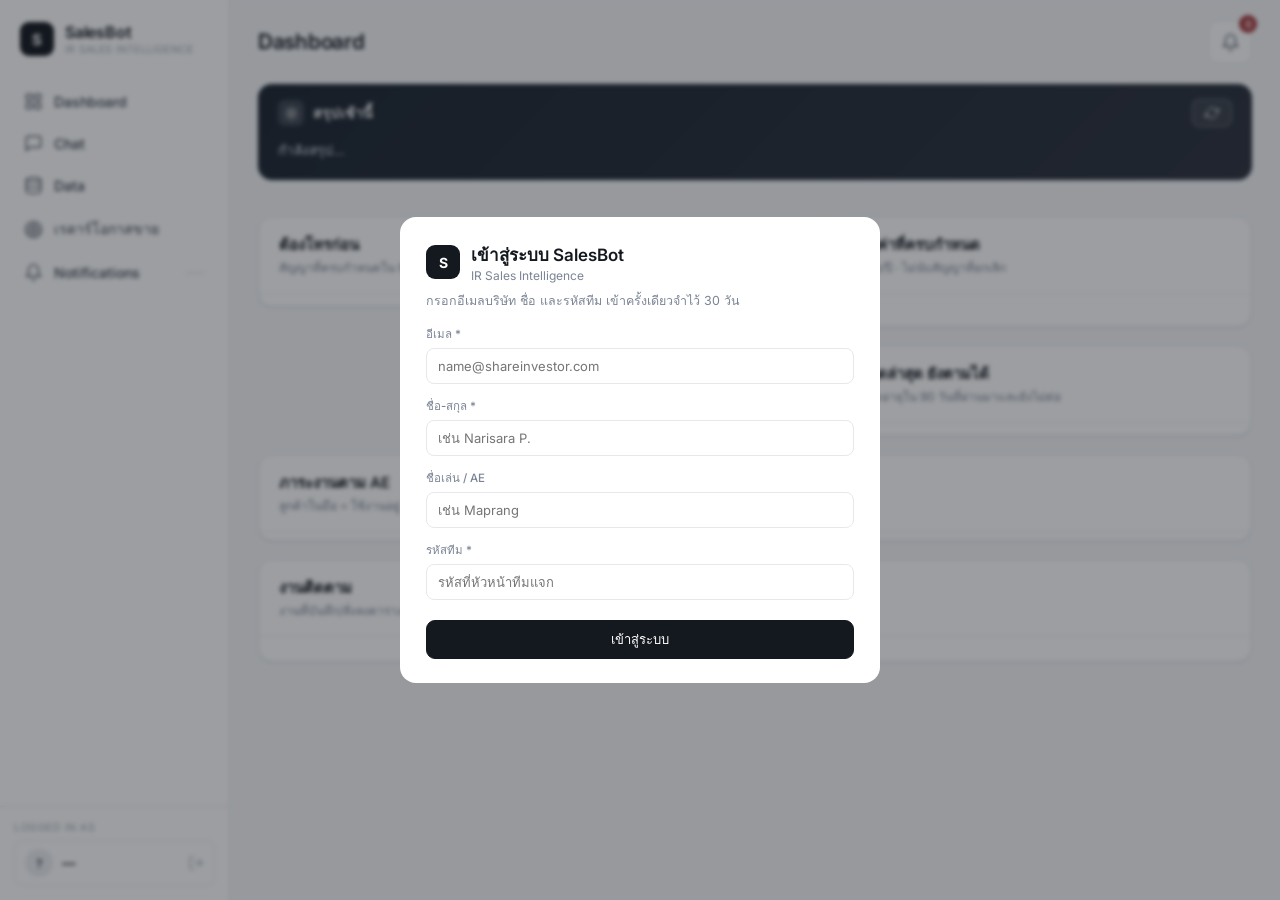
==== commit 641a0bd3: "รื้อให้ฉลาดขึ้น: สถานะชุดเดียว, Dashboard ผู้จัดการ, login ฝั่ง server, แชท portfolio, หน้าตา Warm G" ====
--- a/frontend/index.html
+++ b/frontend/index.html
@@ -5,7 +5,7 @@
 <meta name="viewport" content="width=device-width, initial-scale=1.0">
 <title>SalesBot — IR Sales Intelligence</title>
 <link rel="preconnect" href="https://fonts.googleapis.com">
-<link href="https://fonts.googleapis.com/css2?family=Sarabun:wght@400;500;600;700&family=Inter:wght@400;500;600;700&display=swap" rel="stylesheet">
+<link href="https://fonts.googleapis.com/css2?family=Anuphan:wght@400;500;600;700&family=Inter:wght@400;500;600;700&display=swap" rel="stylesheet">
 <style>
   :root{
     --bg:#f6f7f9; --card:#ffffff; --line:#e6e8ec; --line2:#eef0f3;
@@ -64,6 +64,27 @@
   .stat .val{font-size:23px;font-weight:700;letter-spacing:-.5px;margin-top:7px}
   .stat .dot{width:7px;height:7px;border-radius:50%}
   .dot-ok{background:var(--ok)} .dot-warn{background:var(--warn)} .dot-bad{background:var(--bad)} .dot-mut{background:var(--faint)}
+  .stats.kpis{grid-template-columns:1.3fr repeat(4,1fr)}
+  .stat .hint{font-size:12px;color:var(--muted);margin-top:4px;line-height:1.4}
+  .stat.clickable{cursor:pointer} .stat.clickable:hover .val{text-decoration:underline;text-underline-offset:4px}
+  .dash-grid{display:grid;grid-template-columns:1.35fr 1fr;gap:18px;margin-bottom:18px;align-items:start}
+  .dash-side{display:flex;flex-direction:column;gap:18px}
+  .dash-grid>*,.dash-side>*{min-width:0}
+  .rows{padding:4px 8px 8px}
+  .drow{display:flex;align-items:center;gap:12px;padding:11px 12px;border-radius:12px;cursor:pointer}
+  .drow+.drow{border-top:1px solid var(--line2)}
+  .drow:hover{background:#f3f4f6}
+  .drow .body{flex:1;min-width:0}
+  .drow .ttl{font-size:13.5px;white-space:nowrap;overflow:hidden;text-overflow:ellipsis}
+  .drow .sub{font-size:12px;color:var(--muted);margin-top:2px;white-space:nowrap;overflow:hidden;text-overflow:ellipsis}
+  .drow .right{display:flex;flex-direction:column;align-items:flex-end;gap:4px;flex-shrink:0}
+  .drow .days{font-size:12.5px;font-weight:600;white-space:nowrap}
+  .bar-row{display:grid;grid-template-columns:118px 1fr 86px;align-items:center;gap:12px;padding:7px 0}
+  .bar-lab{font-size:12.5px;font-weight:600;white-space:nowrap}
+  .bar-track{height:10px;border-radius:6px;background:#eef0f3;overflow:hidden}
+  .bar-fill{height:100%;border-radius:6px;background:var(--warn);min-width:3px}
+  .bar-fill.hot{background:var(--bad)}
+  .bar-val{font-size:13px;font-weight:600;text-align:right;font-variant-numeric:tabular-nums}
 
   table{width:100%;border-collapse:collapse;font-size:13px}
   th{text-align:left;color:var(--muted);font-weight:600;font-size:11.5px;text-transform:uppercase;letter-spacing:.3px;
@@ -98,6 +119,7 @@
   .msg .time{font-size:10px;color:var(--faint);margin-top:4px}
   .msg .bubble .md-h{display:inline-block;font-weight:700;margin-top:9px;font-size:13.5px}
   .msg .bubble strong{font-weight:700}
+  .cust-link{font-weight:600;text-decoration:underline;text-underline-offset:3px;cursor:pointer;color:inherit}
   .chat-input{padding:14px 18px;border-top:1px solid var(--line2)}
   .chat-input form{display:flex;gap:10px}
   .chat-input input{flex:1;border:1px solid var(--line);border-radius:10px;padding:11px 14px;font-size:14px;outline:none;font-family:inherit}
@@ -205,6 +227,12 @@
   .sched-vis-card .vc-title{font-size:13.5px;font-weight:600;color:var(--ink);margin-bottom:3px}
   .sched-vis-card .vc-sub{font-size:12px;color:var(--muted);line-height:1.45}
   .sched-vis-card .vc-detail{font-size:11.5px;color:var(--faint);margin-top:8px;padding-top:8px;border-top:1px solid var(--line2);line-height:1.45}
+  .user-tag-picker{display:flex;flex-wrap:wrap;gap:7px;margin-top:10px;padding-top:10px;border-top:1px solid var(--line2);min-height:32px}
+  .user-tag{display:inline-flex;align-items:center;gap:5px;padding:5px 11px;border-radius:20px;font-size:12.5px;font-weight:500;cursor:pointer;border:1.5px solid var(--line);background:var(--surface);color:var(--ink2);transition:all .15s;user-select:none}
+  .user-tag:hover{border-color:#5b5ef4;color:#5b5ef4}
+  .user-tag.picked{border-color:#5b5ef4;background:#5b5ef4;color:#fff}
+  .user-tag.me-tag{opacity:.45;cursor:not-allowed}
+  .user-tag-empty{font-size:12px;color:var(--faint);padding:4px 0}
   .sched-remind{display:flex;align-items:center;gap:10px;padding:12px 14px;background:#f7f8fa;border-radius:10px;margin-bottom:20px;font-size:13px}
   .sched-remind input[type=checkbox]{width:15px;height:15px;cursor:pointer;accent-color:#5b5ef4}
   .sched-remind select{border:1px solid var(--line);border-radius:7px;padding:4px 8px;font-size:12.5px;font-family:inherit;outline:none;background:var(--card);color:var(--ink);cursor:pointer}
@@ -260,7 +288,10 @@
     .topbar .sub{font-size:11px;white-space:nowrap;overflow:hidden;text-overflow:ellipsis}
     .bell{width:40px;height:40px}
     .scroll{padding:6px 14px 24px}
-    .stats{grid-template-columns:repeat(2,1fr);gap:10px;margin-bottom:14px}
+    .stats,.stats.kpis{grid-template-columns:repeat(2,1fr);gap:10px;margin-bottom:14px}
+    .stats.kpis>.stat:first-child{grid-column:span 2}
+    .dash-grid{grid-template-columns:1fr}
+    .bar-row{grid-template-columns:96px 1fr 72px;gap:8px}
     .stat{padding:13px 14px}
     .stat .val{font-size:20px}
     .tbl-wrap table{min-width:580px}
@@ -287,6 +318,8 @@
     .pager{flex-wrap:wrap;gap:8px}
   }
 </style>
+<link rel="stylesheet" href="/static/glass.css">
+<link rel="icon" href="data:,">
 </head>
 <body>
   <aside class="sidebar">
@@ -340,9 +373,26 @@
           </div>
           <div id="briefBody" class="brief-body">กำลังสรุป…</div>
         </div>
-        <div class="stats" id="statCards"></div>
+        <div class="stats kpis" id="statCards"></div>
+        <div class="dash-grid">
+          <div class="card">
+            <div class="card-head"><div><h3>ต้องโทรก่อน</h3><div class="sub" id="callSub">สัญญาที่ครบกำหนดใน 90 วัน เรียงตามวันที่เหลือ — คลิกเพื่อเปิดลูกค้า</div></div>
+              <button class="lnk" onclick="setView('radar')">เรดาร์ทั้งหมด</button></div>
+            <div id="callList" class="rows"></div>
+          </div>
+          <div class="dash-side">
+            <div class="card">
+              <div class="card-head"><div><h3>มูลค่าที่ครบกำหนด</h3><div class="sub">บาท/ปี · ไม่นับสัญญาที่ยกเลิก</div></div></div>
+              <div id="bucketBars" style="padding:14px 20px 18px"></div>
+            </div>
+            <div class="card">
+              <div class="card-head"><div><h3>หลุดล่าสุด ยังตามได้</h3><div class="sub" id="lapsedSub">หมดอายุใน 90 วันที่ผ่านมาและยังไม่ต่อ</div></div></div>
+              <div id="lapsedList" class="rows"></div>
+            </div>
+          </div>
+        </div>
         <div class="card" style="margin-bottom:18px">
-          <div class="card-head"><div><h3>ภาพรวมตาม AE</h3><div class="sub">การมอบหมายงานและสถานะสัญญาของแต่ละคน — คลิกเพื่อดูรายชื่อลูกค้า</div></div></div>
+          <div class="card-head"><div><h3>ภาระงานตาม AE</h3><div class="sub">ลูกค้าในมือ = ใช้งานอยู่ + ใกล้หมด + หมดยังไม่ต่อ — คลิกเพื่อดูรายชื่อลูกค้า</div></div></div>
           <div class="tbl-wrap" style="padding:4px 8px"><table id="aeTable"></table></div>
         </div>
         <div class="card">
@@ -385,7 +435,7 @@
               <input id="searchBox" placeholder="ค้นหาบริษัท, Account, AE..." oninput="debouncedReload()"></div>
             <span id="aeChip"></span>
             <select class="flt" id="statusFilter" onchange="reload()">
-              <option value="">สถานะทั้งหมด</option><option>Active</option><option>Expired</option><option>Cancelled</option>
+              <option value="">ทุกสถานะ</option><option value="active">ใช้งานอยู่</option><option value="expiring_soon">ใกล้หมด</option><option value="expired">หมดอายุ ยังไม่ต่อ</option><option value="stale">สถานะต้องอัปเดต</option><option value="cancelled">ยกเลิกแล้ว</option><option value="pending">กำลังดำเนินการ</option><option value="unknown">ไม่มีวันหมดอายุ</option>
             </select>
           </div>
           <div class="tbl-wrap" style="padding:0 8px"><table id="dataTable"></table></div>
@@ -563,7 +613,7 @@
       </div>
     </div>
 
-    <div class="sched-vis-label">เลือกการมองเห็น<br><span style="font-weight:400;text-transform:none;letter-spacing:0;font-size:11.5px">เลือกว่าจะบันทึกงานนี้เป็นของคุณคนเดียว หรือแชร์ให้ทีมเห็น</span></div>
+    <div class="sched-vis-label">เลือกการมองเห็น<br><span style="font-weight:400;text-transform:none;letter-spacing:0;font-size:11.5px">เลือกว่าจะบันทึกงานนี้เป็นของคุณคนเดียว แชร์ทีม หรือเลือกคนที่ต้องการ</span></div>
     <div class="sched-vis-cards">
       <div class="sched-vis-card selected" id="sc_card_private" onclick="selectScheduleVis('private')">
         <div class="radio-dot"></div>
@@ -572,16 +622,32 @@
         </div>
         <div class="vc-title">ส่วนตัว</div>
         <div class="vc-sub">เห็นเฉพาะคุณเท่านั้น</div>
-        <div class="vc-detail">• งานจะปรากฏในตารางเวลาส่วนตัว<br>และ Notifications ของคุณ</div>
+        <div class="vc-detail">• ปรากฏใน Notifications<br>ของคุณเท่านั้น</div>
       </div>
       <div class="sched-vis-card" id="sc_card_shared" onclick="selectScheduleVis('shared')">
         <div class="radio-dot"></div>
         <div class="vc-icon">
           <svg class="ico" style="width:17px;height:17px" viewBox="0 0 24 24"><path d="M17 21v-2a4 4 0 0 0-4-4H5a4 4 0 0 0-4 4v2"/><circle cx="9" cy="7" r="4"/><path d="M23 21v-2a4 4 0 0 0-3-3.87"/><path d="M16 3.13a4 4 0 0 1 0 7.75"/></svg>
         </div>
-        <div class="vc-title">แชร์ให้ทีม</div>
-        <div class="vc-sub">ทุกคนในทีมสามารถเห็นได้</div>
-        <div class="vc-detail">• งานจะปรากฏในตารางทีม<br>และ Notifications ของทุกคน</div>
+        <div class="vc-title">ทั้งทีม</div>
+        <div class="vc-sub">ทุกคนในทีมเห็นได้</div>
+        <div class="vc-detail">• ปรากฏใน Notifications<br>ของทุกคนในทีม</div>
+      </div>
+      <div class="sched-vis-card" id="sc_card_specific" onclick="selectScheduleVis('specific')" style="grid-column:span 2">
+        <div class="radio-dot"></div>
+        <div style="display:flex;align-items:center;gap:10px">
+          <div class="vc-icon" style="margin-bottom:0;flex-shrink:0">
+            <svg class="ico" style="width:17px;height:17px" viewBox="0 0 24 24"><circle cx="9" cy="7" r="4"/><path d="M3 21v-2a4 4 0 0 1 4-4h4a4 4 0 0 1 4 4v2"/><path d="M16 3.13a4 4 0 0 1 0 7.75M21 21v-2a4 4 0 0 0-3-3.87"/></svg>
+          </div>
+          <div>
+            <div class="vc-title">เลือกคนที่ต้องการ</div>
+            <div class="vc-sub">แชร์เฉพาะบางคนในทีม</div>
+          </div>
+        </div>
+        <div id="sc_specific_area" style="display:none" onclick="event.stopPropagation()">
+          <div style="font-size:12px;color:var(--ink2);margin-top:10px;padding-top:10px;border-top:1px solid var(--line2);margin-bottom:5px">เลือกสมาชิกที่ต้องการแชร์</div>
+          <div class="user-tag-picker" id="sc_user_tags"><span class="user-tag-empty">กำลังโหลด...</span></div>
+        </div>
       </div>
     </div>
 
@@ -611,22 +677,20 @@
     </div>
 
     <div id="loginMicrosoft" style="display:block">
-      <p style="font-size:12.5px;color:var(--muted);margin:8px 0 16px">ลงชื่อเข้าด้วย Microsoft Teams เพื่อแจ้งเตือนอัตโนมัติ</p>
-      <button class="btn primary" style="width:100%;justify-content:center;margin-bottom:14px;background:#0078d4;border-color:#0078d4" onclick="loginWithMicrosoftTeams()">
+      <p style="font-size:12.5px;color:var(--muted);margin:8px 0 16px">ลงชื่อเข้าด้วยบัญชี Microsoft Teams ขององค์กรเพื่อใช้งานและรับการแจ้งเตือนอัตโนมัติ</p>
+      <button class="btn primary" style="width:100%;justify-content:center;background:#0078d4;border-color:#0078d4" onclick="loginWithMicrosoftTeams()">
         <svg class="ico" style="width:18px;height:18px" viewBox="0 0 24 24"><rect x="3" y="3" width="8" height="8" fill="currentColor"/><rect x="13" y="3" width="8" height="8" fill="currentColor"/><rect x="3" y="13" width="8" height="8" fill="currentColor"/><rect x="13" y="13" width="8" height="8" fill="currentColor"/></svg>
         ลงชื่อเข้าด้วย Microsoft Teams
       </button>
-      <div style="text-align:center;margin:14px 0;color:var(--muted);font-size:12px">หรือ</div>
-    </div>
-
-    <div id="loginManual" style="display:block">
-      <p style="font-size:12.5px;color:var(--muted);margin:8px 0 14px">กรอกข้อมูลเพื่อให้ระบบจดจำคุณและงานของคุณได้</p>
-      <div class="fld" style="margin-bottom:13px"><label>อีเมล *</label><input id="lg_email" placeholder="name@shareinvestor.com"></div>
-      <div class="fld" style="margin-bottom:13px"><label>ชื่อ-สกุล *</label><input id="lg_name" placeholder="เช่น Narisara P."></div>
-      <div class="grid2">
-        <div class="fld"><label>ชื่อเล่น / AE</label><input id="lg_ae" list="aeList" placeholder="เช่น Maprang"></div>
-        <div class="fld"><label>บทบาท</label><select id="lg_role"><option value="ae">AE (ดูแลลูกค้า)</option><option value="lead">Lead (หัวหน้าทีม)</option></select></div>
-      </div>
+    </div>
+
+    <div id="loginManual" style="display:none">
+      <p style="font-size:12.5px;color:var(--muted);margin:8px 0 14px">กรอกอีเมลบริษัท ชื่อ และรหัสทีม เข้าครั้งเดียวจำไว้ 30 วัน</p>
+      <div class="fld" style="margin-bottom:13px"><label>อีเมล *</label><input id="lg_email" type="email" autocomplete="email" data-1p-ignore data-lpignore="true" placeholder="name@shareinvestor.com"></div>
+      <div class="fld" style="margin-bottom:13px"><label>ชื่อ-สกุล *</label><input id="lg_name" autocomplete="name" data-1p-ignore data-lpignore="true" placeholder="เช่น Narisara P."></div>
+      <div class="fld" style="margin-bottom:13px"><label>ชื่อเล่น / AE</label><input id="lg_ae" list="aeList" autocomplete="off" data-1p-ignore data-lpignore="true" placeholder="เช่น Maprang"></div>
+      <div class="fld"><label>รหัสทีม *</label><input id="lg_pw" type="password" autocomplete="current-password" placeholder="รหัสที่หัวหน้าทีมแจก" onkeydown="if(event.key==='Enter')doLogin()"></div>
+      <div id="lg_err" style="display:none;color:#b42318;font-size:12.5px;margin-top:12px"></div>
       <button class="btn primary" style="width:100%;justify-content:center;margin-top:18px" onclick="doLogin()">เข้าสู่ระบบ</button>
     </div>
   </div></div>
@@ -640,7 +704,7 @@
       <div class="fld"><label>Company Name (EN)</label><input id="f_company_name_en"></div>
       <div class="fld"><label>Company Name (TH)</label><input id="f_company_name_th"></div>
       <div class="fld"><label>Product</label><select id="f_contract_type"><option value="">-</option><option>IR</option><option>IR+WD</option><option>WD</option></select></div>
-      <div class="fld"><label>Status</label><select id="f_contract_status"><option value="">-</option><option>Active</option><option>Expired</option><option>Cancelled</option></select></div>
+      <div class="fld"><label>Status</label><select id="f_contract_status"><option value="">-</option><option>Active</option><option>Expired</option><option>Cancelled</option><option>On Process</option><option>Payment Pending</option></select></div>
       <div class="fld"><label>Effective Date</label><input id="f_effective_date" type="date"></div>
       <div class="fld"><label>Expiry Date</label><input id="f_expiry_date" type="date"></div>
       <div class="fld"><label>Monthly Payment</label><input id="f_monthly_payment" type="number" placeholder="บาท/เดือน"></div>
@@ -707,24 +771,36 @@
 const API = "";
 const ADMIN_EMAIL = "narisara.pa@shareinvestor.com";
 let AES = [];
-let me = JSON.parse(localStorage.getItem("salesbot_me") || "null");  // {email,name,ae,role}
+let me = null;  // {email,name,ae,role} — from /api/auth/me (server session), never trusted from localStorage
+// any API call that comes back 401 means the session ended → show the login screen
+const _fetch = window.fetch.bind(window);
+window.fetch = async (...a) => { const r = await _fetch(...a);
+  if (r.status === 401 && String(a[0]).includes("/api/") && !String(a[0]).includes("/api/auth/")) showLogin();
+  return r; };
 let state = { view:"dashboard", tab:"all", page:1, pageSize:8, editing:null, aeFilter:"" };
 const isTeam = () => !me || me.role==="lead" || !me.ae;   // lead/ไม่มี AE = มุมมองทั้งทีม
 const meAE = () => (me && me.role!=="lead") ? (me.ae||"") : "";
 
 const fmtMoney = v => v==null||v==="" ? "-" : Number(v).toLocaleString("th-TH",{maximumFractionDigits:0});
 const fmtDate = s => { if(!s) return "-"; const d=new Date(s); return isNaN(d)?s:d.toLocaleDateString("en-GB",{day:"2-digit",month:"short",year:"numeric"}); };
-const esc = s => (s==null?"":String(s)).replace(/</g,"&lt;");
+const esc = s => (s==null?"":String(s)).replace(/[&<>"']/g,c=>({"&":"&amp;","<":"&lt;",">":"&gt;",'"':"&quot;","'":"&#39;"}[c]));
+const fmtMillion = v => v==null ? "-" : (Math.abs(v)>=1e6 ? (v/1e6).toLocaleString("th-TH",{maximumFractionDigits:2})+" ล้าน" : fmtMoney(v));
 function renderMd(t){
   let s=esc(t||"-");
   s=s.replace(/\n{2,}/g,"\n");                                          // ลดช่องว่างที่กว้างเกิน
   s=s.replace(/^[ \t]*#{1,6}[ \t]+(.+?)\s*$/gm,'<span class="md-h">$1</span>'); // หัวข้อ
   s=s.replace(/\*\*(.+?)\*\*/g,"<strong>$1</strong>");
-  s=s.replace(/\[(.+?)\]\((.+?)\)/g,'<a href="$2" target="_blank" style="color:inherit;text-decoration:underline;cursor:pointer">$1</a>'); // links                  // **bold** → ตัวหนา
+  s=s.replace(/\[(.+?)\]\((https?:\/\/[^\s)]+)\)/g,'<a href="$2" target="_blank" rel="noopener" style="color:inherit;text-decoration:underline;cursor:pointer">$1</a>'); // links (http/https only)
+  s=s.replace(/\[([^\]]+?)\]\(customer:([A-Za-z0-9&.\-]+)\)/g,(m,t,acc)=>`<a class="cust-link" onclick="editCustomer('${acc}')">${t}</a>`); // customer links from the bot                  // **bold** → ตัวหนา
   s=s.replace(/(^|\n)[ \t]*[-•][ \t]+/g,"$1 • ");                  // bullet สม่ำเสมอ + ย่อหน้า
   return s;
 }
 function statusBadge(st){const m={Active:"b-ok",Expired:"b-bad",Cancelled:"b-mut"};return `<span class="badge ${m[st]||'b-mut'}">${esc(st)||'-'}</span>`;}
+// stage = the one status used everywhere (services.lifecycle)
+function stageBadge(c){const m={active:"b-ok",expiring_soon:"b-warn",expired:"b-bad"};
+  return `<span class="badge ${m[c.stage]||'b-mut'}">${esc(c.stage_label||c.stage||'-')}</span>`+
+    (c.status_stale?'<div class="mut" style="font-size:11px;margin-top:3px">ในระบบยังเป็น Active</div>':'');}
+const RISK={high:["b-bad","เสี่ยงสูง"],mid:["b-warn","เสี่ยงกลาง"],low:["b-mut","เสี่ยงต่ำ"]};
 function dateCls(es){return es==="expired"?"d-bad":(es==="expiring_soon"?"d-warn":"");}
 
 /* ── login / identity ── */
@@ -736,18 +812,41 @@
   const adm=document.getElementById("nav-admin");
   if(adm)adm.style.display=(me.email||"").toLowerCase()===ADMIN_EMAIL?"flex":"none";
 }
+
+async function showLogin(){
+  const cfg = await _fetch(`${API}/api/auth/config`).then(r=>r.json()).catch(()=>({teams:false}));
+  document.getElementById("loginMicrosoft").style.display = cfg.teams ? "block" : "none";
+  document.getElementById("loginManual").style.display = cfg.teams ? "none" : "block";
+  document.getElementById("loginModal").classList.add("open");
+}
+async function logout(){ await _fetch(`${API}/api/auth/logout`,{method:"POST"}); localStorage.removeItem("salesbot_me"); me=null; showLogin(); }
+
+// ใช้ตอนยังไม่ได้ตั้งค่า Azure — ทุกคนเป็น lead เหมือนตอน login ผ่าน Teams
 async function doLogin(){
-  const email=document.getElementById("lg_email").value.trim();
+  const email=document.getElementById("lg_email").value.trim().toLowerCase();
   const name=document.getElementById("lg_name").value.trim();
-  if(!email||!name){alert("กรุณากรอกอีเมลและชื่อ-สกุล");return;}
-  me={email,name,ae:document.getElementById("lg_ae").value.trim(),role:document.getElementById("lg_role").value};
-  localStorage.setItem("salesbot_me",JSON.stringify(me));
-  await fetch(`${API}/api/profile`,{method:"POST",headers:{"Content-Type":"application/json"},
-    body:JSON.stringify({user_email:me.email,full_name:me.name,ae_name:me.ae||null})});
+  const password=document.getElementById("lg_pw").value;
+  const err=document.getElementById("lg_err");
+  const say=m=>{err.innerHTML=m; err.style.display=m?"block":"none";};
+  const msg=!email.endsWith("@shareinvestor.com")?`อีเมลต้องลงท้ายด้วย @shareinvestor.com (ตอนนี้กรอกไว้: "${esc(email)||"ว่าง"}")`
+           :!name?"กรุณากรอกชื่อ-สกุล":!password?"กรุณากรอกรหัสทีม":"";
+  say(msg); if(msg)return;
+  const ae=document.getElementById("lg_ae").value.trim()||name.split(" ")[0];
+  const r=await _fetch(`${API}/api/auth/login`,{method:"POST",headers:{"Content-Type":"application/json"},
+    body:JSON.stringify({email,name,ae,password})});
+  const d=await r.json().catch(()=>({}));
+  if(!r.ok){ say(esc(d.detail||"เข้าสู่ระบบไม่สำเร็จ")); return; }
+  document.getElementById("lg_pw").value="";
+  await startSession(d);
+}
+async function startSession(u){
+  me={email:u.email,name:u.name,ae:u.ae,role:"lead"};
+  localStorage.removeItem("salesbot_me");  // old builds cached identity here
   document.getElementById("loginModal").classList.remove("open");
+  AES = await (await fetch(`${API}/api/aes`)).json();
+  document.getElementById("aeList").innerHTML = AES.map(a=>`<option value="${esc(a)}">`).join("");
   renderWho(); boot();
 }
-function logout(){ localStorage.removeItem("salesbot_me"); me=null; document.getElementById("loginModal").classList.add("open"); }
 
 function loginWithMicrosoftTeams(){
   // Redirect to backend OAuth endpoint which will redirect to Azure AD
@@ -793,26 +892,58 @@
 }
 async function loadDashboard(){
   loadBriefing(false);
-  const d=await (await fetch(`${API}/api/dashboard`)).json();
-  const t=d.totals;
+  let d;
+  try{ d=await (await fetch(`${API}/api/dashboard`)).json(); }
+  catch(e){ document.getElementById("statCards").innerHTML='<div class="empty">โหลดข้อมูลไม่ได้ ลองรีเฟรชอีกครั้ง</div>'; return; }
+  const t=d.totals, o=d.outlook;
+  const inHand=t.active+t.expiring_soon+t.expired;
+  const due90=o.buckets.reduce((s,b)=>s+b.value,0), due90n=o.buckets.reduce((s,b)=>s+b.count,0);
+  if(d.generated_at)document.getElementById("viewSub").textContent=
+    `ข้อมูล ณ ${d.generated_at.slice(11,16)} น. · ใกล้หมด = เหลือไม่เกิน ${d.threshold_days} วัน`;
+
+  // KPI: each answers a question in the brief — the first one is the anchor
   const cards=[
-    {lab:"ลูกค้าทั้งหมด",val:t.customers,dot:""},
-    {lab:"มูลค่ารวม (บาท)",val:fmtMoney(t.total_value),dot:""},
-    {lab:"Active",val:t.active,dot:"dot-ok"},
-    {lab:"ใกล้หมดอายุ",val:t.expiring_soon,dot:"dot-warn"},
-    {lab:"หมดอายุ",val:t.expired,dot:"dot-bad"},
-    {lab:"ยังไม่มอบหมาย",val:t.unassigned,dot:"dot-mut"},
+    {lab:"มูลค่าสัญญาในมือ",val:fmtMillion(t.total_value),hint:`${inHand} ราย · บาท/ปี ไม่รวมที่ยกเลิก`},
+    {lab:"ครบกำหนดใน 90 วัน",val:fmtMillion(due90),hint:`${due90n} ราย · 30 วันแรก ${fmtMillion(o.buckets[0].value)}`,dot:"dot-warn"},
+    {lab:"หลุดใน 90 วันที่ผ่านมา",val:fmtMillion(o.lapsed_value),hint:`${o.lapsed_total} ราย ยังไม่ต่อ`,dot:"dot-bad"},
+    {lab:"สถานะต้องอัปเดต",val:t.status_stale,hint:"ในระบบเป็น Active แต่หมดอายุแล้ว",go:"stale"},
+    {lab:"งานเลยกำหนด",val:t.tasks_overdue,hint:t.tasks_overdue?"ดูที่งานติดตามด้านล่าง":"ไม่มีงานค้างเกินกำหนด",dot:t.tasks_overdue?"dot-bad":""},
   ];
   document.getElementById("statCards").innerHTML = cards.map(c=>
-    `<div class="stat"><div class="lab">${c.dot?`<span class="dot ${c.dot}"></span>`:""}${c.lab}</div><div class="val">${c.val}</div></div>`).join("");
+    `<div class="stat${c.go?' clickable':''}" ${c.go?`onclick="gotoStage('${c.go}')" title="ดูรายชื่อ"`:''}>
+      <div class="lab">${c.dot?`<span class="dot ${c.dot}"></span>`:""}${c.lab}</div>
+      <div class="val">${c.val}</div><div class="hint">${esc(c.hint)}</div></div>`).join("");
+
+  const custRow=(c,right)=>`<div class="drow" onclick="editCustomer('${esc(c.account)}')">
+      <div class="body"><div class="ttl"><span class="acct">${esc(c.account)}</span> <span class="mut">${esc(c.company_name||"")}</span></div>
+      <div class="sub">${esc(c.ae_ir||"ยังไม่มีคนดูแล")} · ${esc(c.product||"-")} · ${fmtMoney(c.value)} บาท/ปี</div></div>${right}</div>`;
+  document.getElementById("callList").innerHTML = o.upcoming.map(c=>custRow(c,
+      `<div class="right"><span class="badge ${RISK[c.risk_level][0]}">${RISK[c.risk_level][1]}</span>
+       <div class="days ${c.days_to_expiry<=30?'d-bad':'d-warn'}">${c.days_to_expiry===0?"วันนี้":`อีก ${c.days_to_expiry} วัน`}</div></div>`)).join("")
+    || '<div class="empty">ไม่มีสัญญาครบกำหนดใน 90 วัน</div>';
+  if(o.upcoming_total>o.upcoming.length)document.getElementById("callSub").textContent=
+    `แสดง ${o.upcoming.length} จาก ${o.upcoming_total} รายที่ครบกำหนดใน 90 วัน — คลิกเพื่อเปิดลูกค้า`;
+
+  const maxV=Math.max(1,...o.buckets.map(b=>b.value)); let lo=0;
+  document.getElementById("bucketBars").innerHTML = o.buckets.map(b=>{
+    const r=`<div class="bar-row"><div class="bar-lab">${lo}–${b.within} วัน<span class="mut"> · ${b.count} ราย</span></div>
+      <div class="bar-track"><div class="bar-fill${lo===0?' hot':''}" style="width:${Math.round(b.value/maxV*100)}%"></div></div>
+      <div class="bar-val">${fmtMillion(b.value)}</div></div>`; lo=b.within+1; return r;}).join("");
+
+  document.getElementById("lapsedList").innerHTML = o.lapsed.slice(0,5).map(c=>custRow(c,
+      `<div class="right"><div class="days d-bad">หมดมา ${-c.days_to_expiry} วัน</div>
+       ${c.status_stale?'<div class="mut" style="font-size:11px">ในระบบยังเป็น Active</div>':''}</div>`)).join("")
+    || '<div class="empty">ไม่มีสัญญาที่หลุดในช่วงนี้</div>';
+
   const t2=document.getElementById("aeTable");
-  t2.innerHTML="<thead><tr><th>AE-IR</th><th class='num'>ลูกค้า</th><th class='num'>Active</th><th class='num'>ใกล้หมด</th><th class='num'>หมดอายุ</th><th class='num'>มูลค่ารวม</th></tr></thead><tbody>"+
-    d.by_ae.map(a=>`<tr class="clickable" onclick="gotoAE('${esc(a.ae)}')">
+  t2.innerHTML="<thead><tr><th>AE-IR</th><th class='num'>ลูกค้าในมือ</th><th class='num'>ใช้งานอยู่</th><th class='num'>ใกล้หมด</th><th class='num'>หมดยังไม่ต่อ</th><th class='num'>มูลค่าในมือ</th><th class='num'>งานค้าง</th></tr></thead><tbody>"+
+    d.by_ae.filter(a=>a.active+a.expiring_soon+a.expired+a.open>0).map(a=>`<tr class="clickable" onclick="gotoAE('${esc(a.ae)}')">
       <td class="acct">${esc(a.ae)} ${a.ae===meAE()?'<span class="badge b-mut" style="margin-left:4px">คุณ</span>':''}</td>
-      <td class="num">${a.customers}</td><td class="num">${a.active}</td>
+      <td class="num">${a.active+a.expiring_soon+a.expired}</td><td class="num">${a.active}</td>
       <td class="num">${a.expiring_soon?`<span class="d-warn">${a.expiring_soon}</span>`:0}</td>
       <td class="num">${a.expired?`<span class="d-bad">${a.expired}</span>`:0}</td>
-      <td class="num">${fmtMoney(a.total_value)}</td></tr>`).join("")+"</tbody>";
+      <td class="num">${fmtMoney(a.total_value)}</td>
+      <td class="num">${a.overdue?`<span class="d-bad">${a.open} (เลย ${a.overdue})</span>`:a.open}</td></tr>`).join("")+"</tbody>";
   loadTasks();
 }
 async function loadTasks(){
@@ -829,8 +960,10 @@
 }
 async function toggleTask(id,done){await fetch(`${API}/api/followups/${id}`,{method:"PUT",headers:{"Content-Type":"application/json"},body:JSON.stringify({done})});loadTasks();}
 async function delTask(id){await fetch(`${API}/api/followups/${id}`,{method:"DELETE"});loadTasks();}
-function gotoAE(ae){ state.aeFilter = ae==="ไม่ระบุ"?"":ae; state.tab="all"; state.page=1;
+function gotoAE(ae){ state.aeFilter = ae; state.tab="all"; state.page=1;
   setView("data"); setTab("all"); }
+function gotoStage(stage){ state.aeFilter=""; state.tab="all"; state.page=1;
+  setView("data"); document.getElementById("statusFilter").value=stage; setTab("all"); }
 
 /* ── Data ── */
 let _t; function debouncedReload(){clearTimeout(_t);_t=setTimeout(reload,300);}
@@ -853,12 +986,12 @@
 async function loadCustomers(){
   const q=new URLSearchParams({page:state.page,page_size:state.pageSize});
   const s=document.getElementById("searchBox").value.trim(); if(s)q.set("search",s);
-  const st=document.getElementById("statusFilter").value; if(st)q.set("status",st);
+  const st=document.getElementById("statusFilter").value; if(st)q.set("stage",st);
   if(state.aeFilter)q.set("ae",state.aeFilter);
   const d=await (await fetch(`${API}/api/customers?${q}`)).json();
   renderTable(["Account","Company Name","AE-IR","Expiry Date","Status","Product","มูลค่า"],
     d.items.map(c=>({account:c.account,cells:[`<span class="acct">${esc(c.account)}</span>`,esc(c.company_name)||"-",esc(c.ae_ir)||'<span class="mut">—</span>',
-      `<span class="${dateCls(c.expiry_state)}">${fmtDate(c.expiry_date)}</span>`,statusBadge(c.status),esc(c.product)||"-",
+      `<span class="${dateCls(c.expiry_state)}">${fmtDate(c.expiry_date)}</span>`,stageBadge(c),esc(c.product)||"-",
       `<span class="num" style="display:block">${fmtMoney(c.value)}</span>`]})),[0,0,0,0,0,0,1],true);
   renderPager(d);
 }
@@ -905,7 +1038,7 @@
 function exportCsv(){
   const q=new URLSearchParams();
   const s=document.getElementById("searchBox").value.trim();if(s)q.set("search",s);
-  const st=document.getElementById("statusFilter").value;if(st)q.set("status",st);
+  const st=document.getElementById("statusFilter").value;if(st)q.set("stage",st);
   if(state.aeFilter)q.set("ae",state.aeFilter);
   window.open(`${API}/api/export/customers?${q}`,"_blank");
 }
@@ -992,7 +1125,7 @@
     const d=daysFromToday(t.due_date);
     out.push({kind:t.source==="chat"?"chat":"task",id:t.id,done:t.done,
       title:t.note,sub:(t.account?`${t.account}${t.company_name?" · "+t.company_name:""}`:"งานทั่วไป")+(t.created_by?` · โดย ${t.created_by}`:""),
-      account:t.account,due:t.due_date,dueTime:t.due_time,days:d,is_shared:t.is_shared});
+      account:t.account,due:t.due_date,dueTime:t.due_time,days:d,is_shared:t.is_shared,shared_with:t.shared_with||null});
   });
   notifData.exp.forEach(e=>{
     out.push({kind:"expiring",done:false,
@@ -1012,7 +1145,12 @@
   if(f==="week")return it.days!==null&&it.days>=0&&it.days<=7;
   if(f==="expiring")return it.kind==="expiring";
   if(f==="shared")return it.kind!=="expiring"&&it.is_shared;
-  if(f==="private")return it.kind!=="expiring"&&!it.is_shared;
+  if(f==="mine"){
+    if(it.kind==="expiring"||!it.shared_with)return false;
+    const myName=(me&&me.name||'').toLowerCase();
+    return it.shared_with.split(',').some(n=>n.trim().toLowerCase()===myName);
+  }
+  if(f==="private")return it.kind!=="expiring"&&!it.is_shared&&!it.shared_with;
   return true;
 }
 function renderNotifChips(){
@@ -1020,17 +1158,20 @@
   const active=items.filter(it=>!it.done);
   const defs=[
     ["all","ทั้งหมด"],["today","วันนี้"],["week","7 วันข้างหน้า"],
-    ["expiring","สัญญาใกล้หมดอายุ"],["shared","แชร์ทีม"],["private","ส่วนตัว"],
+    ["expiring","สัญญาใกล้หมดอายุ"],["shared","แชร์ทีม"],["mine","มอบหมายฉัน"],["private","ส่วนตัว"],
     ["done","เสร็จแล้ว"],
   ];
+  const myName=(me&&me.name||'').toLowerCase();
   document.getElementById("notifChips").innerHTML=defs.map(([k,label])=>{
     let n=0;
     if(k==="done"){
       n=items.filter(it=>it.kind!=="expiring"&&it.done).length;
     } else if(k==="shared"){
       n=active.filter(it=>it.kind!=="expiring"&&it.is_shared).length;
+    } else if(k==="mine"){
+      n=active.filter(it=>it.kind!=="expiring"&&it.shared_with&&it.shared_with.split(',').some(x=>x.trim().toLowerCase()===myName)).length;
     } else if(k==="private"){
-      n=active.filter(it=>it.kind!=="expiring"&&!it.is_shared).length;
+      n=active.filter(it=>it.kind!=="expiring"&&!it.is_shared&&!it.shared_with).length;
     } else {
       n=active.filter(it=>passFilter(it,k)).length;
     }
@@ -1084,7 +1225,7 @@
     return `<div class="nrow ${it.done?'done':''}">
       <span class="dot ${urgent}"></span>
       <span class="nicon">${iconFor(it.kind)}</span>
-      <div class="body"><div class="ttl">${esc(it.title)}</div><div class="sub">${esc(it.sub)}</div>
+      <div class="body"><div class="ttl">${esc(it.title)}</div><div class="sub">${esc(it.sub)}${it.is_shared?'<span style="margin-left:6px;font-size:11px;color:#5b5ef4;font-weight:600">ทีม</span>':(it.shared_with?`<span style="margin-left:6px;font-size:11px;color:#0ea5e9;font-weight:600">แชร์กับ: ${esc(it.shared_with)}</span>`:'')}</div>
         <div class="when">${whenTxt}${it.product?` · <span class="badge b-mut">${esc(it.product)}</span>`:""}</div></div>
       <div class="right">${badgeFor(it)}${act}</div></div>`;
   }).join("");
@@ -1194,8 +1335,7 @@
   loadRadar();
 }
 async function loadRadar(){
-  const q=meAE()?`?ae=${encodeURIComponent(meAE())}`:"";
-  const d=await (await fetch(`${API}/api/radar/${radarTab}${q}`)).json();
+  const d=await (await fetch(`${API}/api/radar/${radarTab}`)).json();
   const t=document.getElementById("radarTable");
   const items=d.items||[];
   if(radarTab==="retain"){
@@ -1357,10 +1497,16 @@
   const now=new Date();
   let date=null,time=null,note=msg;
 
-  // time: "14:00", "14.00", "14 น.", "บ่าย 2 โมง"
-  let tm=msg.match(/(\d{1,2})[:.:](\d{2})/);
-  if(tm){time=`${tm[1].padStart(2,'0')}:${tm[2]}`;note=note.replace(tm[0],'').trim();}
-  else{
+  // time: "เวลา 14:00", "14:00", "14.00", "18.00 น.", "บ่าย 2 โมง"
+  let tmFull=note.match(/เวลา\s*(\d{1,2})[:..](\d{2})\s*น?\.?/);
+  let tmBasic=note.match(/(\d{1,2})[:..](\d{2})\s*น?\.?/);
+  if(tmFull){
+    time=`${tmFull[1].padStart(2,'0')}:${tmFull[2]}`;
+    note=note.replace(tmFull[0],'').trim();
+  } else if(tmBasic){
+    time=`${tmBasic[1].padStart(2,'0')}:${tmBasic[2]}`;
+    note=note.replace(tmBasic[0],'').trim();
+  } else {
     let thai=msg.match(/บ่าย\s*(\d+)\s*โมง/i)||msg.match(/(\d+)\s*โมงเย็น/i)||msg.match(/(\d+)\s*โมงเช้า/i);
     if(thai){
       let h=parseInt(thai[1]);
@@ -1370,16 +1516,16 @@
   }
 
   // date: "วันนี้","พรุ่งนี้","dd/mm","dd มิ.ย."
-  if(/วันนี้|today/i.test(msg)){date=now;note=note.replace(/วันนี้|today/gi,'').trim();}
-  else if(/พรุ่งนี้|tomorrow/i.test(msg)){date=new Date(now);date.setDate(date.getDate()+1);note=note.replace(/พรุ่งนี้|tomorrow/gi,'').trim();}
+  if(/วันนี้|today/i.test(note)){date=now;note=note.replace(/วันนี้|today/gi,'').trim();}
+  else if(/พรุ่งนี้|tomorrow/i.test(note)){date=new Date(now);date.setDate(date.getDate()+1);note=note.replace(/พรุ่งนี้|tomorrow/gi,'').trim();}
   else{
-    let dm=msg.match(/(\d{1,2})\s*(ม\.ค\.|ก\.พ\.|มี\.ค\.|เม\.ย\.|พ\.ค\.|มิ\.ย\.|ก\.ค\.|ส\.ค\.|ก\.ย\.|ต\.ค\.|พ\.ย\.|ธ\.ค\.)/);
+    let dm=note.match(/(\d{1,2})\s*(ม\.ค\.|ก\.พ\.|มี\.ค\.|เม\.ย\.|พ\.ค\.|มิ\.ย\.|ก\.ค\.|ส\.ค\.|ก\.ย\.|ต\.ค\.|พ\.ย\.|ธ\.ค\.)/);
     if(dm){
       const mo=THAI_MONTHS[dm[2]]||now.getMonth()+1;
       date=new Date(now.getFullYear(),mo-1,parseInt(dm[1]));
       note=note.replace(dm[0],'').trim();
     } else{
-      let nd=msg.match(/(\d{1,2})\/(\d{1,2})(?:\/(\d{2,4}))?/);
+      let nd=note.match(/(\d{1,2})\/(\d{1,2})(?:\/(\d{2,4}))?/);
       if(nd){
         const y=nd[3]?parseInt(nd[3])+(parseInt(nd[3])<100?2000:0):now.getFullYear();
         date=new Date(y,parseInt(nd[2])-1,parseInt(nd[1]));
@@ -1388,8 +1534,14 @@
     }
   }
 
-  // clean up keywords from note
-  note=note.replace(SCHED_KEYWORDS,'').replace(/\s{2,}/g,' ').trim()||msg.trim();
+  // clean up: remove schedule keywords + leftover Thai filler words (เวลา, หน่อย, น.)
+  note=note
+    .replace(SCHED_KEYWORDS,'')
+    .replace(/เวลา/g,'')
+    .replace(/ให้หน่อย|หน่อย/g,'')
+    .replace(/น\.\s*/g,'')
+    .replace(/\s{2,}/g,' ')
+    .trim()||msg.replace(SCHED_KEYWORDS,'').replace(/เวลา|ให้หน่อย|หน่อย/g,'').trim()||msg.trim();
 
   let dateStr=null,timeStr=null;
   if(date){dateStr=date.toISOString().slice(0,10);}
@@ -1403,6 +1555,32 @@
   }
   return{note,dateStr,timeStr,dtDisplay};
 }
+
+let _pickedUsers=new Set();
+
+async function _loadUserTags(){
+  const wrap=document.getElementById('sc_user_tags');
+  wrap.innerHTML='<span class="user-tag-empty">กำลังโหลด...</span>';
+  _pickedUsers=new Set();
+  try{
+    const users=await fetch(`${API}/api/users`).then(r=>r.json());
+    const myEmail=me&&me.email?me.email.toLowerCase():'';
+    if(!users.length){wrap.innerHTML='<span class="user-tag-empty">ยังไม่มีสมาชิกในระบบ — ให้ทีมลอง login เข้ามาก่อน</span>';return;}
+    wrap.innerHTML=users.map(u=>{
+      const isMe=u.email.toLowerCase()===myEmail;
+      const label=u.full_name&&u.nickname&&u.full_name!==u.nickname
+        ?`${u.full_name} - ${u.nickname}`:u.nickname;
+      return `<span class="user-tag${isMe?' me-tag':''}" title="${u.email}" onclick="_toggleUserTag(this,'${u.nickname}',${isMe})">${label}</span>`;
+    }).join('');
+  }catch(e){wrap.innerHTML='<span class="user-tag-empty">โหลดไม่สำเร็จ</span>';}
+}
+
+function _toggleUserTag(el,name,isMe){
+  if(isMe)return;
+  if(_pickedUsers.has(name)){_pickedUsers.delete(name);el.classList.remove('picked');}
+  else{_pickedUsers.add(name);el.classList.add('picked');}
+}
+
 
 function openScheduleModal(msg){
   const p=_parseSchedule(msg);
@@ -1418,17 +1596,27 @@
   _schedData.vis=type;
   document.getElementById('sc_card_private').classList.toggle('selected',type==='private');
   document.getElementById('sc_card_shared').classList.toggle('selected',type==='shared');
+  document.getElementById('sc_card_specific').classList.toggle('selected',type==='specific');
+  const area=document.getElementById('sc_specific_area');
+  area.style.display=type==='specific'?'block':'none';
+  if(type==='specific') _loadUserTags();
 }
 
 async function saveScheduleTask(){
   const btn=document.getElementById('sc_save_btn');
   btn.disabled=true;btn.textContent='กำลังบันทึก…';
+  const sharedWith=_schedData.vis==='specific'?Array.from(_pickedUsers).join(','):null;
+  if(_schedData.vis==='specific'&&!sharedWith){
+    alert('กรุณาเลือกสมาชิกที่ต้องการแชร์');
+    btn.disabled=false;btn.textContent='บันทึก';return;
+  }
   const body={
     note:_schedData.note||_schedData.rawMsg||'งานจากแชท',
     due_date:_schedData.dateStr||null,
     due_time:_schedData.timeStr||null,
     created_by:me?me.name:null,
     is_shared:_schedData.vis==='shared',
+    shared_with:sharedWith||null,
     source:'chat',
   };
   try{
@@ -1436,7 +1624,8 @@
     if(r.ok){
       document.getElementById('scheduleModal').classList.remove('open');
       loadNotifBadge();if(state.view==='dashboard')loadTasks();if(state.view==='notif')loadNotifPage();
-      addMsg(`บันทึก${_schedData.vis==='shared'?'(แชร์ทีม)':'(ส่วนตัว)'}: <b>${esc(body.note)}</b>${body.due_date?' — '+body.due_date+(body.due_time?' '+body.due_time:''):''}  ✓`,'bot');
+      const visLabel=_schedData.vis==='shared'?'(แชร์ทีม)':(_schedData.vis==='specific'?`(แชร์กับ: ${sharedWith})`:'(ส่วนตัว)');
+      addMsg(`บันทึก${visLabel}: <b>${esc(body.note)}</b>${body.due_date?' — '+body.due_date+(body.due_time?' '+body.due_time:''):''}  ✓`,'bot');
     }else{const e=await r.json().catch(()=>({}));alert('บันทึกไม่สำเร็จ: '+(e.detail||r.status));}
   }catch(err){alert('เกิดข้อผิดพลาด');}
   finally{btn.disabled=false;btn.textContent='บันทึก';}
@@ -1586,23 +1775,11 @@
   loadNotifBadge();
 }
 (async function(){
-  // Check for OAuth callback from Microsoft Teams
-  const params = new URLSearchParams(window.location.search);
-  if(params.has("login") && params.get("login")==="success"){
-    const email = params.get("email");
-    const name = params.get("name");
-    if(email && name){
-      me = {email, name, ae: name.split(" ")[0], role: "ae"};
-      localStorage.setItem("salesbot_me", JSON.stringify(me));
-      // Remove query params from URL
-      window.history.replaceState({}, document.title, window.location.pathname);
-    }
-  }
-
-  AES = await (await fetch(`${API}/api/aes`)).json();
-  document.getElementById("aeList").innerHTML = AES.map(a=>`<option value="${a}">`).join("");
-  if(me){ renderWho(); boot(); }
-  else { document.getElementById("loginModal").classList.add("open"); }
+  if(new URLSearchParams(location.search).has("login"))   // back from Microsoft Teams
+    history.replaceState({}, document.title, location.pathname);
+  const r = await _fetch(`${API}/api/auth/me`);
+  if(r.ok) await startSession(await r.json());
+  else showLogin();
 })();
 </script>
 </body>
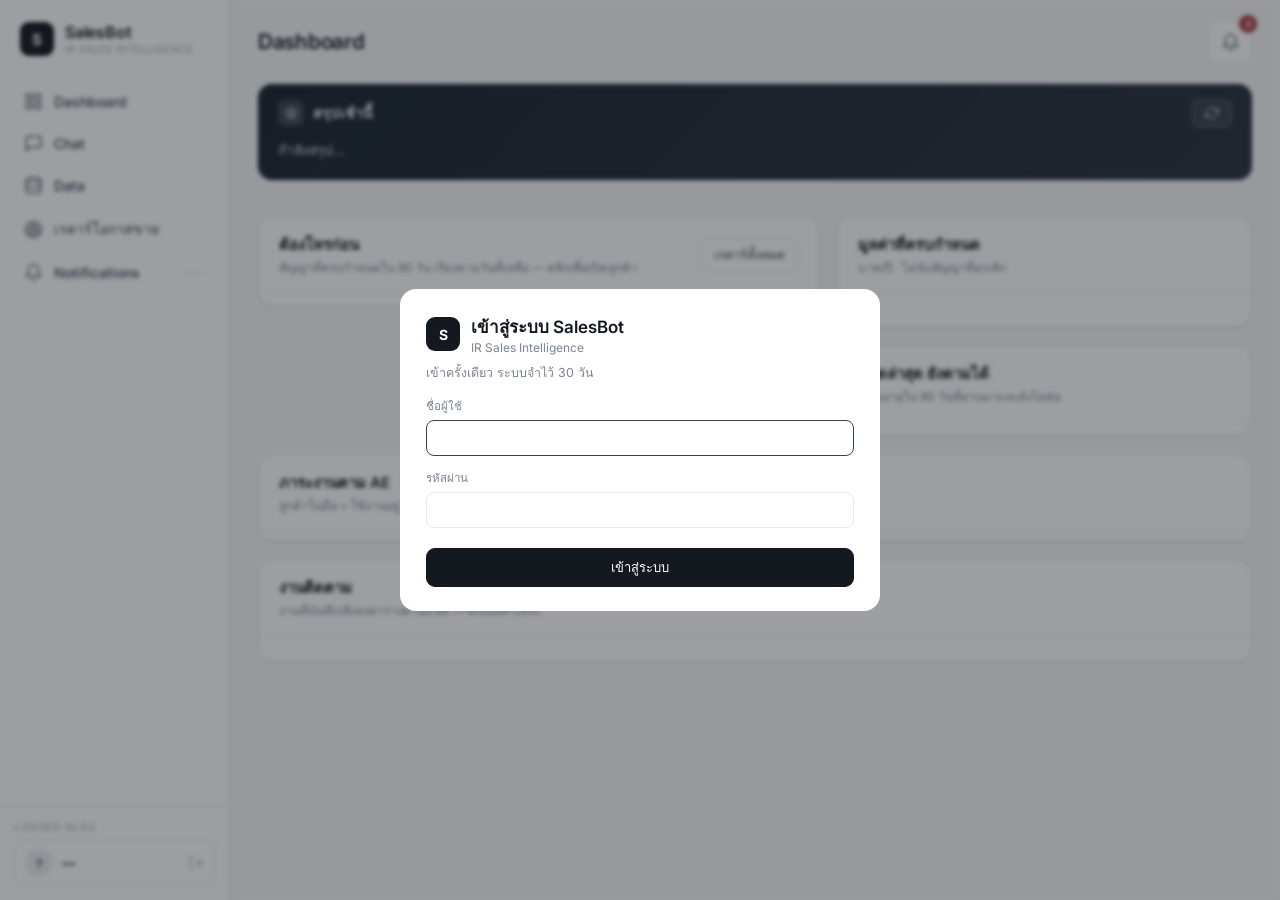
==== commit b11321d0: "ตัดของที่ไม่ใช้: Microsoft Teams, อีเมลสรุป/SMTP, ปฏิทินงาน, แจ้งเตือนก่อนเวลา, แชร์งานส่วนตัว/ทีม; " ====
--- a/frontend/index.html
+++ b/frontend/index.html
@@ -214,28 +214,6 @@
   .sched-info-ico{width:28px;height:28px;border-radius:7px;background:#eceef1;display:flex;align-items:center;justify-content:center;flex-shrink:0;color:var(--ink2)}
   .sched-info-row .lab{font-size:11.5px;color:var(--muted);width:90px;flex-shrink:0}
   .sched-info-row .val{font-weight:500;color:var(--ink)}
-  .sched-vis-label{font-size:12px;font-weight:600;color:var(--muted);text-transform:uppercase;letter-spacing:.4px;margin-bottom:10px}
-  .sched-vis-cards{display:grid;grid-template-columns:1fr 1fr;gap:10px;margin-bottom:18px}
-  .sched-vis-card{border:2px solid var(--line);border-radius:12px;padding:14px 14px;cursor:pointer;transition:border-color .15s,background .15s;position:relative;user-select:none}
-  .sched-vis-card:hover{border-color:var(--ink2)}
-  .sched-vis-card.selected{border-color:#5b5ef4;background:#f4f4ff}
-  .sched-vis-card .radio-dot{width:18px;height:18px;border-radius:50%;border:2px solid var(--line);position:absolute;top:13px;right:13px;display:flex;align-items:center;justify-content:center;transition:border-color .15s,background .15s}
-  .sched-vis-card.selected .radio-dot{border-color:#5b5ef4;background:#5b5ef4}
-  .sched-vis-card.selected .radio-dot::after{content:"";width:6px;height:6px;border-radius:50%;background:#fff}
-  .sched-vis-card .vc-icon{width:34px;height:34px;border-radius:9px;background:#eceef1;display:flex;align-items:center;justify-content:center;color:var(--ink2);margin-bottom:10px;transition:background .15s}
-  .sched-vis-card.selected .vc-icon{background:#e0e0ff;color:#5b5ef4}
-  .sched-vis-card .vc-title{font-size:13.5px;font-weight:600;color:var(--ink);margin-bottom:3px}
-  .sched-vis-card .vc-sub{font-size:12px;color:var(--muted);line-height:1.45}
-  .sched-vis-card .vc-detail{font-size:11.5px;color:var(--faint);margin-top:8px;padding-top:8px;border-top:1px solid var(--line2);line-height:1.45}
-  .user-tag-picker{display:flex;flex-wrap:wrap;gap:7px;margin-top:10px;padding-top:10px;border-top:1px solid var(--line2);min-height:32px}
-  .user-tag{display:inline-flex;align-items:center;gap:5px;padding:5px 11px;border-radius:20px;font-size:12.5px;font-weight:500;cursor:pointer;border:1.5px solid var(--line);background:var(--surface);color:var(--ink2);transition:all .15s;user-select:none}
-  .user-tag:hover{border-color:#5b5ef4;color:#5b5ef4}
-  .user-tag.picked{border-color:#5b5ef4;background:#5b5ef4;color:#fff}
-  .user-tag.me-tag{opacity:.45;cursor:not-allowed}
-  .user-tag-empty{font-size:12px;color:var(--faint);padding:4px 0}
-  .sched-remind{display:flex;align-items:center;gap:10px;padding:12px 14px;background:#f7f8fa;border-radius:10px;margin-bottom:20px;font-size:13px}
-  .sched-remind input[type=checkbox]{width:15px;height:15px;cursor:pointer;accent-color:#5b5ef4}
-  .sched-remind select{border:1px solid var(--line);border-radius:7px;padding:4px 8px;font-size:12.5px;font-family:inherit;outline:none;background:var(--card);color:var(--ink);cursor:pointer}
 
   /* Nav count + Notifications page */
   .navcount{font-size:11px;font-weight:600;background:#eceef1;color:var(--ink2);border-radius:20px;padding:1px 8px;min-width:20px;text-align:center}
@@ -463,21 +441,6 @@
               <div class="card-head"><h3>สัญญาใกล้หมดอายุ</h3></div>
               <div id="notifExp" style="padding:6px 18px 14px"></div>
             </div>
-            <div class="card">
-              <div class="card-head"><h3>ปฏิทินงาน</h3></div>
-              <div id="notifAgenda" style="padding:6px 18px 16px"></div>
-            </div>
-            <div class="card" style="margin-top:16px">
-              <div class="card-head"><h3>ส่งสรุปทางอีเมล</h3></div>
-              <div style="padding:10px 18px 14px">
-                <div style="font-size:12.5px;color:var(--muted);margin-bottom:10px">ส่งสรุปสัญญาใกล้หมดให้ AE ที่ตั้งอีเมลไว้</div>
-                <div style="display:flex;gap:8px;flex-wrap:wrap">
-                  <button class="btn primary" style="flex:1;justify-content:center" onclick="sendDigest()">ส่งสรุป</button>
-                  <button class="btn" style="flex:1;justify-content:center" onclick="openAeEmails()">ตั้งค่าอีเมล</button>
-                </div>
-                <div id="digestMsg" style="font-size:12px;color:var(--muted);margin-top:8px;min-height:16px;line-height:1.5"></div>
-              </div>
-            </div>
           </div>
         </div>
       </div>
@@ -537,16 +500,6 @@
   </div>
 
   <!-- AE Email settings modal -->
-  <div class="modal" id="aeEmailModal"><div class="box" style="width:480px">
-    <h3>ตั้งค่าอีเมลทีม (AE → Email)</h3>
-    <p style="font-size:12.5px;color:var(--muted);margin:-8px 0 16px">อีเมลสรุปสัญญาใกล้หมดจะส่งไปยังอีเมลของ AE แต่ละคนที่ตั้งไว้</p>
-    <div id="aeEmailFields" style="max-height:380px;overflow-y:auto;display:flex;flex-direction:column;gap:10px"></div>
-    <div class="actions"><span></span><div class="right">
-      <button class="btn" onclick="document.getElementById('aeEmailModal').classList.remove('open')">ปิด</button>
-      <button class="btn primary" onclick="saveAeEmails()">บันทึก</button>
-    </div></div>
-  </div></div>
-
   <!-- Create task modal -->
   <div class="modal" id="taskModal"><div class="box" style="width:440px">
     <h3>สร้างงานใหม่</h3>
@@ -581,8 +534,8 @@
   <!-- Schedule modal — บันทึกลงตารางเวลา -->
   <div class="modal" id="scheduleModal"><div class="box" style="width:500px">
     <div style="display:flex;align-items:center;gap:12px;margin-bottom:6px">
-      <div style="width:40px;height:40px;border-radius:11px;background:#e0e0ff;display:flex;align-items:center;justify-content:center;flex-shrink:0">
-        <svg class="ico" style="color:#5b5ef4" viewBox="0 0 24 24"><rect x="3" y="4" width="18" height="18" rx="2"/><path d="M16 2v4M8 2v4M3 10h18"/></svg>
+      <div style="width:40px;height:40px;border-radius:11px;background:var(--chip);display:flex;align-items:center;justify-content:center;flex-shrink:0">
+        <svg class="ico" style="color:var(--ink2)" viewBox="0 0 24 24"><rect x="3" y="4" width="18" height="18" rx="2"/><path d="M16 2v4M8 2v4M3 10h18"/></svg>
       </div>
       <div>
         <h3 style="margin:0;font-size:16px">บันทึกลงตารางเวลา</h3>
@@ -613,56 +566,6 @@
       </div>
     </div>
 
-    <div class="sched-vis-label">เลือกการมองเห็น<br><span style="font-weight:400;text-transform:none;letter-spacing:0;font-size:11.5px">เลือกว่าจะบันทึกงานนี้เป็นของคุณคนเดียว แชร์ทีม หรือเลือกคนที่ต้องการ</span></div>
-    <div class="sched-vis-cards">
-      <div class="sched-vis-card selected" id="sc_card_private" onclick="selectScheduleVis('private')">
-        <div class="radio-dot"></div>
-        <div class="vc-icon">
-          <svg class="ico" style="width:17px;height:17px" viewBox="0 0 24 24"><path d="M19 21v-2a4 4 0 0 0-4-4H9a4 4 0 0 0-4 4v2"/><circle cx="12" cy="7" r="4"/></svg>
-        </div>
-        <div class="vc-title">ส่วนตัว</div>
-        <div class="vc-sub">เห็นเฉพาะคุณเท่านั้น</div>
-        <div class="vc-detail">• ปรากฏใน Notifications<br>ของคุณเท่านั้น</div>
-      </div>
-      <div class="sched-vis-card" id="sc_card_shared" onclick="selectScheduleVis('shared')">
-        <div class="radio-dot"></div>
-        <div class="vc-icon">
-          <svg class="ico" style="width:17px;height:17px" viewBox="0 0 24 24"><path d="M17 21v-2a4 4 0 0 0-4-4H5a4 4 0 0 0-4 4v2"/><circle cx="9" cy="7" r="4"/><path d="M23 21v-2a4 4 0 0 0-3-3.87"/><path d="M16 3.13a4 4 0 0 1 0 7.75"/></svg>
-        </div>
-        <div class="vc-title">ทั้งทีม</div>
-        <div class="vc-sub">ทุกคนในทีมเห็นได้</div>
-        <div class="vc-detail">• ปรากฏใน Notifications<br>ของทุกคนในทีม</div>
-      </div>
-      <div class="sched-vis-card" id="sc_card_specific" onclick="selectScheduleVis('specific')" style="grid-column:span 2">
-        <div class="radio-dot"></div>
-        <div style="display:flex;align-items:center;gap:10px">
-          <div class="vc-icon" style="margin-bottom:0;flex-shrink:0">
-            <svg class="ico" style="width:17px;height:17px" viewBox="0 0 24 24"><circle cx="9" cy="7" r="4"/><path d="M3 21v-2a4 4 0 0 1 4-4h4a4 4 0 0 1 4 4v2"/><path d="M16 3.13a4 4 0 0 1 0 7.75M21 21v-2a4 4 0 0 0-3-3.87"/></svg>
-          </div>
-          <div>
-            <div class="vc-title">เลือกคนที่ต้องการ</div>
-            <div class="vc-sub">แชร์เฉพาะบางคนในทีม</div>
-          </div>
-        </div>
-        <div id="sc_specific_area" style="display:none" onclick="event.stopPropagation()">
-          <div style="font-size:12px;color:var(--ink2);margin-top:10px;padding-top:10px;border-top:1px solid var(--line2);margin-bottom:5px">เลือกสมาชิกที่ต้องการแชร์</div>
-          <div class="user-tag-picker" id="sc_user_tags"><span class="user-tag-empty">กำลังโหลด...</span></div>
-        </div>
-      </div>
-    </div>
-
-    <div class="sched-remind">
-      <input type="checkbox" id="sc_remind" checked>
-      <svg class="ico" style="width:15px;height:15px;color:var(--muted)" viewBox="0 0 24 24"><path d="M18 8a6 6 0 0 0-12 0c0 7-3 9-3 9h18s-3-2-3-9"/><path d="M13.7 21a2 2 0 0 1-3.4 0"/></svg>
-      <span style="color:var(--ink2)">แจ้งเตือนก่อนเวลา</span>
-      <select id="sc_remind_min">
-        <option value="15">15 นาที</option>
-        <option value="30" selected>30 นาที</option>
-        <option value="60">1 ชั่วโมง</option>
-        <option value="1440">1 วัน</option>
-      </select>
-    </div>
-
     <div class="actions">
       <button class="btn" onclick="document.getElementById('scheduleModal').classList.remove('open')">ยกเลิก</button>
       <button class="btn primary" onclick="saveScheduleTask()" id="sc_save_btn">บันทึก</button>
@@ -676,21 +579,11 @@
       <div><h3 style="margin:0">เข้าสู่ระบบ SalesBot</h3><div style="font-size:12px;color:var(--muted)">IR Sales Intelligence</div></div>
     </div>
 
-    <div id="loginMicrosoft" style="display:block">
-      <p style="font-size:12.5px;color:var(--muted);margin:8px 0 16px">ลงชื่อเข้าด้วยบัญชี Microsoft Teams ขององค์กรเพื่อใช้งานและรับการแจ้งเตือนอัตโนมัติ</p>
-      <button class="btn primary" style="width:100%;justify-content:center;background:#0078d4;border-color:#0078d4" onclick="loginWithMicrosoftTeams()">
-        <svg class="ico" style="width:18px;height:18px" viewBox="0 0 24 24"><rect x="3" y="3" width="8" height="8" fill="currentColor"/><rect x="13" y="3" width="8" height="8" fill="currentColor"/><rect x="3" y="13" width="8" height="8" fill="currentColor"/><rect x="13" y="13" width="8" height="8" fill="currentColor"/></svg>
-        ลงชื่อเข้าด้วย Microsoft Teams
-      </button>
-    </div>
-
-    <div id="loginManual" style="display:none">
-      <p style="font-size:12.5px;color:var(--muted);margin:8px 0 14px">กรอกอีเมลบริษัท ชื่อ และรหัสทีม เข้าครั้งเดียวจำไว้ 30 วัน</p>
-      <div class="fld" style="margin-bottom:13px"><label>อีเมล *</label><input id="lg_email" type="email" autocomplete="email" data-1p-ignore data-lpignore="true" placeholder="name@shareinvestor.com"></div>
-      <div class="fld" style="margin-bottom:13px"><label>ชื่อ-สกุล *</label><input id="lg_name" autocomplete="name" data-1p-ignore data-lpignore="true" placeholder="เช่น Narisara P."></div>
-      <div class="fld" style="margin-bottom:13px"><label>ชื่อเล่น / AE</label><input id="lg_ae" list="aeList" autocomplete="off" data-1p-ignore data-lpignore="true" placeholder="เช่น Maprang"></div>
-      <div class="fld"><label>รหัสทีม *</label><input id="lg_pw" type="password" autocomplete="current-password" placeholder="รหัสที่หัวหน้าทีมแจก" onkeydown="if(event.key==='Enter')doLogin()"></div>
-      <div id="lg_err" style="display:none;color:#b42318;font-size:12.5px;margin-top:12px"></div>
+    <div id="loginManual">
+      <p style="font-size:12.5px;color:var(--muted);margin:8px 0 14px">เข้าครั้งเดียว ระบบจำไว้ 30 วัน</p>
+      <div class="fld" style="margin-bottom:13px"><label>ชื่อผู้ใช้</label><input id="lg_user" autocomplete="username" autocapitalize="off" spellcheck="false"></div>
+      <div class="fld"><label>รหัสผ่าน</label><input id="lg_pw" type="password" autocomplete="current-password" onkeydown="if(event.key==='Enter')doLogin()"></div>
+      <div id="lg_err" style="display:none;color:var(--bad);font-size:12.5px;margin-top:12px"></div>
       <button class="btn primary" style="width:100%;justify-content:center;margin-top:18px" onclick="doLogin()">เข้าสู่ระบบ</button>
     </div>
   </div></div>
@@ -769,7 +662,6 @@
 
 <script>
 const API = "";
-const ADMIN_EMAIL = "narisara.pa@shareinvestor.com";
 let AES = [];
 let me = null;  // {email,name,ae,role} — from /api/auth/me (server session), never trusted from localStorage
 // any API call that comes back 401 means the session ended → show the login screen
@@ -810,33 +702,20 @@
   document.getElementById("whoRole").textContent=(me.role==="lead"?"Lead":"AE")+(me.ae?" · "+me.ae:"");
   // เมนู Admin โชว์เฉพาะวิศวกร AI
   const adm=document.getElementById("nav-admin");
-  if(adm)adm.style.display=(me.email||"").toLowerCase()===ADMIN_EMAIL?"flex":"none";
-}
-
-async function showLogin(){
-  const cfg = await _fetch(`${API}/api/auth/config`).then(r=>r.json()).catch(()=>({teams:false}));
-  document.getElementById("loginMicrosoft").style.display = cfg.teams ? "block" : "none";
-  document.getElementById("loginManual").style.display = cfg.teams ? "none" : "block";
-  document.getElementById("loginModal").classList.add("open");
-}
+  if(adm)adm.style.display="flex";
+}
+
+function showLogin(){ document.getElementById("loginModal").classList.add("open"); setTimeout(()=>document.getElementById("lg_user").focus(),50); }
 async function logout(){ await _fetch(`${API}/api/auth/logout`,{method:"POST"}); localStorage.removeItem("salesbot_me"); me=null; showLogin(); }
 
-// ใช้ตอนยังไม่ได้ตั้งค่า Azure — ทุกคนเป็น lead เหมือนตอน login ผ่าน Teams
 async function doLogin(){
-  const email=document.getElementById("lg_email").value.trim().toLowerCase();
-  const name=document.getElementById("lg_name").value.trim();
-  const password=document.getElementById("lg_pw").value;
-  const err=document.getElementById("lg_err");
-  const say=m=>{err.innerHTML=m; err.style.display=m?"block":"none";};
-  const msg=!email.endsWith("@shareinvestor.com")?`อีเมลต้องลงท้ายด้วย @shareinvestor.com (ตอนนี้กรอกไว้: "${esc(email)||"ว่าง"}")`
-           :!name?"กรุณากรอกชื่อ-สกุล":!password?"กรุณากรอกรหัสทีม":"";
-  say(msg); if(msg)return;
-  const ae=document.getElementById("lg_ae").value.trim()||name.split(" ")[0];
-  const r=await _fetch(`${API}/api/auth/login`,{method:"POST",headers:{"Content-Type":"application/json"},
-    body:JSON.stringify({email,name,ae,password})});
+  const username=document.getElementById("lg_user").value.trim(), password=document.getElementById("lg_pw").value;
+  const err=document.getElementById("lg_err"), say=m=>{err.textContent=m; err.style.display=m?"block":"none";};
+  if(!username||!password){ say("กรอกชื่อผู้ใช้และรหัสผ่าน"); return; }
+  const r=await _fetch(`${API}/api/auth/login`,{method:"POST",headers:{"Content-Type":"application/json"},body:JSON.stringify({username,password})});
   const d=await r.json().catch(()=>({}));
-  if(!r.ok){ say(esc(d.detail||"เข้าสู่ระบบไม่สำเร็จ")); return; }
-  document.getElementById("lg_pw").value="";
+  if(!r.ok){ say(d.detail||"เข้าสู่ระบบไม่สำเร็จ"); return; }
+  say(""); document.getElementById("lg_pw").value="";
   await startSession(d);
 }
 async function startSession(u){
@@ -848,10 +727,6 @@
   renderWho(); boot();
 }
 
-function loginWithMicrosoftTeams(){
-  // Redirect to backend OAuth endpoint which will redirect to Azure AD
-  window.location.href=`${API}/auth/microsoft/login`;
-}
 
 /* ── view switching ── */
 const SUBS={dashboard:"ภาพรวมทีมและการมอบหมายงาน",chat:"สอบถามข้อมูลลูกค้า / สัญญา / Follow-up",
@@ -938,7 +813,7 @@
   const t2=document.getElementById("aeTable");
   t2.innerHTML="<thead><tr><th>AE-IR</th><th class='num'>ลูกค้าในมือ</th><th class='num'>ใช้งานอยู่</th><th class='num'>ใกล้หมด</th><th class='num'>หมดยังไม่ต่อ</th><th class='num'>มูลค่าในมือ</th><th class='num'>งานค้าง</th></tr></thead><tbody>"+
     d.by_ae.filter(a=>a.active+a.expiring_soon+a.expired+a.open>0).map(a=>`<tr class="clickable" onclick="gotoAE('${esc(a.ae)}')">
-      <td class="acct">${esc(a.ae)} ${a.ae===meAE()?'<span class="badge b-mut" style="margin-left:4px">คุณ</span>':''}</td>
+      <td class="acct">${a.ae==="ไม่ระบุ"?'<span class="mut">ไม่มี AE ดูแล</span>':esc(a.ae)} ${a.ae===meAE()?'<span class="badge b-mut" style="margin-left:4px">คุณ</span>':''}</td>
       <td class="num">${a.active+a.expiring_soon+a.expired}</td><td class="num">${a.active}</td>
       <td class="num">${a.expiring_soon?`<span class="d-warn">${a.expiring_soon}</span>`:0}</td>
       <td class="num">${a.expired?`<span class="d-bad">${a.expired}</span>`:0}</td>
@@ -1144,13 +1019,6 @@
   if(f==="today")return it.days===0;
   if(f==="week")return it.days!==null&&it.days>=0&&it.days<=7;
   if(f==="expiring")return it.kind==="expiring";
-  if(f==="shared")return it.kind!=="expiring"&&it.is_shared;
-  if(f==="mine"){
-    if(it.kind==="expiring"||!it.shared_with)return false;
-    const myName=(me&&me.name||'').toLowerCase();
-    return it.shared_with.split(',').some(n=>n.trim().toLowerCase()===myName);
-  }
-  if(f==="private")return it.kind!=="expiring"&&!it.is_shared&&!it.shared_with;
   return true;
 }
 function renderNotifChips(){
@@ -1158,20 +1026,13 @@
   const active=items.filter(it=>!it.done);
   const defs=[
     ["all","ทั้งหมด"],["today","วันนี้"],["week","7 วันข้างหน้า"],
-    ["expiring","สัญญาใกล้หมดอายุ"],["shared","แชร์ทีม"],["mine","มอบหมายฉัน"],["private","ส่วนตัว"],
+    ["expiring","สัญญาใกล้หมดอายุ"],
     ["done","เสร็จแล้ว"],
   ];
-  const myName=(me&&me.name||'').toLowerCase();
   document.getElementById("notifChips").innerHTML=defs.map(([k,label])=>{
     let n=0;
     if(k==="done"){
       n=items.filter(it=>it.kind!=="expiring"&&it.done).length;
-    } else if(k==="shared"){
-      n=active.filter(it=>it.kind!=="expiring"&&it.is_shared).length;
-    } else if(k==="mine"){
-      n=active.filter(it=>it.kind!=="expiring"&&it.shared_with&&it.shared_with.split(',').some(x=>x.trim().toLowerCase()===myName)).length;
-    } else if(k==="private"){
-      n=active.filter(it=>it.kind!=="expiring"&&!it.is_shared&&!it.shared_with).length;
     } else {
       n=active.filter(it=>passFilter(it,k)).length;
     }
@@ -1225,7 +1086,7 @@
     return `<div class="nrow ${it.done?'done':''}">
       <span class="dot ${urgent}"></span>
       <span class="nicon">${iconFor(it.kind)}</span>
-      <div class="body"><div class="ttl">${esc(it.title)}</div><div class="sub">${esc(it.sub)}${it.is_shared?'<span style="margin-left:6px;font-size:11px;color:#5b5ef4;font-weight:600">ทีม</span>':(it.shared_with?`<span style="margin-left:6px;font-size:11px;color:#0ea5e9;font-weight:600">แชร์กับ: ${esc(it.shared_with)}</span>`:'')}</div>
+      <div class="body"><div class="ttl">${esc(it.title)}</div><div class="sub">${esc(it.sub)}</div>
         <div class="when">${whenTxt}${it.product?` · <span class="badge b-mut">${esc(it.product)}</span>`:""}</div></div>
       <div class="right">${badgeFor(it)}${act}</div></div>`;
   }).join("");
@@ -1244,10 +1105,6 @@
       <span><span class="${dateCls(e.expiry_state)}">${fmtDate(e.expiry_date)}</span>
       <span class="mut"> · ${e.days_to_expiry}d</span></span></div>`).join("")
     || '<div class="mut" style="font-size:12.5px;padding:6px 0">ไม่มี</div>';
-  const agenda=notifData.tasks.filter(t=>!t.done&&t.due_date).sort((a,b)=>new Date(a.due_date)-new Date(b.due_date)).slice(0,6);
-  document.getElementById("notifAgenda").innerHTML=agenda.map(t=>
-    `<div class="agenda"><span class="t">${fmtDate(t.due_date)}${t.due_time?" "+t.due_time:""}</span><span>${esc(t.note)}${t.account?` · ${esc(t.account)}`:""}</span></div>`).join("")
-    || '<div class="mut" style="font-size:12.5px;padding:6px 0">ยังไม่มีงานที่กำหนดวัน</div>';
 }
 async function doneTask(id){await fetch(`${API}/api/followups/${id}`,{method:"PUT",headers:{"Content-Type":"application/json"},body:JSON.stringify({done:true})});loadNotifPage();loadNotifBadge();}
 async function reopenTask(id){await fetch(`${API}/api/followups/${id}`,{method:"PUT",headers:{"Content-Type":"application/json"},body:JSON.stringify({done:false})});loadNotifPage();loadNotifBadge();}
@@ -1256,45 +1113,6 @@
   const nd=base.toISOString().slice(0,10);
   await fetch(`${API}/api/followups/${id}`,{method:"PUT",headers:{"Content-Type":"application/json"},body:JSON.stringify({due_date:nd})});
   loadNotifPage();loadNotifBadge();
-}
-/* AE email settings */
-async function openAeEmails(){
-  const data=await fetch(`${API}/api/ae-emails`).then(r=>r.json());
-  document.getElementById("aeEmailFields").innerHTML=Object.entries(data).map(([ae,email])=>
-    `<div class="fld" style="margin:0"><label style="font-size:12.5px;font-weight:500">${esc(ae)}</label>
-     <input name="ae_email" data-ae="${esc(ae)}" value="${esc(email)}" placeholder="name@shareinvestor.com" type="email"></div>`
-  ).join("");
-  document.getElementById("aeEmailModal").classList.add("open");
-}
-async function saveAeEmails(){
-  const inputs=document.querySelectorAll("#aeEmailFields input[data-ae]");
-  const mapping={};
-  inputs.forEach(i=>{const v=(i.value||"").trim();if(v)mapping[i.dataset.ae]=v;});
-  await fetch(`${API}/api/ae-emails`,{method:"PUT",headers:{"Content-Type":"application/json"},body:JSON.stringify({mapping})});
-  document.getElementById("aeEmailModal").classList.remove("open");
-}
-async function sendDigest(){
-  const msg=document.getElementById("digestMsg");
-  msg.style.color="var(--muted)"; msg.textContent="กำลังส่ง...";
-  try{
-    const r=await fetch(`${API}/api/notifications/send-email`,{method:"POST",headers:{"Content-Type":"application/json"},
-      body:JSON.stringify({sender_email:me?.email||null,ae:meAE()||null})});
-    const d=await r.json();
-    if(d.sent>0){
-      msg.style.color="var(--ok)"; msg.textContent=`ส่งสำเร็จ ${d.sent} ราย`;
-      setTimeout(()=>{msg.textContent="";},5000);
-    } else if(d.skipped){
-      const missing=(d.missing_email||[]);
-      msg.style.color="var(--bad)";
-      if(missing.length)
-        msg.textContent=`ยังไม่มีอีเมลของ: ${missing.join(", ")} — กด "ตั้งค่าอีเมล" เพื่อเพิ่ม`;
-      else
-        msg.textContent=d.reason||"ยังไม่ได้ตั้งค่า SMTP";
-    } else {
-      msg.style.color="var(--muted)"; msg.textContent="ไม่มีสัญญาใกล้หมด";
-      setTimeout(()=>{msg.textContent="";},4000);
-    }
-  }catch(e){msg.style.color="var(--bad)"; msg.textContent="เกิดข้อผิดพลาด";}
 }
 /* create task */
 function openTaskModal(){["t_note","t_date","t_time","t_account"].forEach(i=>document.getElementById(i).value="");document.getElementById("taskModal").classList.add("open");}
@@ -1556,67 +1374,27 @@
   return{note,dateStr,timeStr,dtDisplay};
 }
 
-let _pickedUsers=new Set();
-
-async function _loadUserTags(){
-  const wrap=document.getElementById('sc_user_tags');
-  wrap.innerHTML='<span class="user-tag-empty">กำลังโหลด...</span>';
-  _pickedUsers=new Set();
-  try{
-    const users=await fetch(`${API}/api/users`).then(r=>r.json());
-    const myEmail=me&&me.email?me.email.toLowerCase():'';
-    if(!users.length){wrap.innerHTML='<span class="user-tag-empty">ยังไม่มีสมาชิกในระบบ — ให้ทีมลอง login เข้ามาก่อน</span>';return;}
-    wrap.innerHTML=users.map(u=>{
-      const isMe=u.email.toLowerCase()===myEmail;
-      const label=u.full_name&&u.nickname&&u.full_name!==u.nickname
-        ?`${u.full_name} - ${u.nickname}`:u.nickname;
-      return `<span class="user-tag${isMe?' me-tag':''}" title="${u.email}" onclick="_toggleUserTag(this,'${u.nickname}',${isMe})">${label}</span>`;
-    }).join('');
-  }catch(e){wrap.innerHTML='<span class="user-tag-empty">โหลดไม่สำเร็จ</span>';}
-}
-
-function _toggleUserTag(el,name,isMe){
-  if(isMe)return;
-  if(_pickedUsers.has(name)){_pickedUsers.delete(name);el.classList.remove('picked');}
-  else{_pickedUsers.add(name);el.classList.add('picked');}
-}
 
 
 function openScheduleModal(msg){
   const p=_parseSchedule(msg);
-  _schedData={...p,rawMsg:msg,vis:'private'};
+  _schedData={...p,rawMsg:msg};
   document.getElementById('sc_note').textContent=p.note||'—';
   document.getElementById('sc_datetime').textContent=p.dtDisplay||'—';
   document.getElementById('sc_owner').textContent=(me&&me.name)?me.name:'—';
-  selectScheduleVis('private');
   document.getElementById('scheduleModal').classList.add('open');
 }
 
-function selectScheduleVis(type){
-  _schedData.vis=type;
-  document.getElementById('sc_card_private').classList.toggle('selected',type==='private');
-  document.getElementById('sc_card_shared').classList.toggle('selected',type==='shared');
-  document.getElementById('sc_card_specific').classList.toggle('selected',type==='specific');
-  const area=document.getElementById('sc_specific_area');
-  area.style.display=type==='specific'?'block':'none';
-  if(type==='specific') _loadUserTags();
-}
 
 async function saveScheduleTask(){
   const btn=document.getElementById('sc_save_btn');
   btn.disabled=true;btn.textContent='กำลังบันทึก…';
-  const sharedWith=_schedData.vis==='specific'?Array.from(_pickedUsers).join(','):null;
-  if(_schedData.vis==='specific'&&!sharedWith){
-    alert('กรุณาเลือกสมาชิกที่ต้องการแชร์');
-    btn.disabled=false;btn.textContent='บันทึก';return;
-  }
   const body={
     note:_schedData.note||_schedData.rawMsg||'งานจากแชท',
     due_date:_schedData.dateStr||null,
     due_time:_schedData.timeStr||null,
     created_by:me?me.name:null,
-    is_shared:_schedData.vis==='shared',
-    shared_with:sharedWith||null,
+    is_shared:true,
     source:'chat',
   };
   try{
@@ -1624,8 +1402,7 @@
     if(r.ok){
       document.getElementById('scheduleModal').classList.remove('open');
       loadNotifBadge();if(state.view==='dashboard')loadTasks();if(state.view==='notif')loadNotifPage();
-      const visLabel=_schedData.vis==='shared'?'(แชร์ทีม)':(_schedData.vis==='specific'?`(แชร์กับ: ${sharedWith})`:'(ส่วนตัว)');
-      addMsg(`บันทึก${visLabel}: <b>${esc(body.note)}</b>${body.due_date?' — '+body.due_date+(body.due_time?' '+body.due_time:''):''}  ✓`,'bot');
+      addMsg(`บันทึกแล้ว: <b>${esc(body.note)}</b>${body.due_date?' — '+body.due_date+(body.due_time?' '+body.due_time:''):''}  ✓`,'bot');
     }else{const e=await r.json().catch(()=>({}));alert('บันทึกไม่สำเร็จ: '+(e.detail||r.status));}
   }catch(err){alert('เกิดข้อผิดพลาด');}
   finally{btn.disabled=false;btn.textContent='บันทึก';}
@@ -1756,7 +1533,7 @@
   const note=document.getElementById("fuNote").value.trim();if(!note)return;
   const due=document.getElementById("fuDue").value;
   await fetch(`${API}/api/customers/${encodeURIComponent(state.editing)}/followups`,{method:"POST",headers:{"Content-Type":"application/json"},
-    body:JSON.stringify({note,due_date:due||null,created_by:me.name,notify_email:me.email})});
+    body:JSON.stringify({note,due_date:due||null,created_by:me.name})});
   document.getElementById("fuNote").value="";document.getElementById("fuDue").value="";
   loadFollowups(state.editing);
 }
@@ -1775,8 +1552,6 @@
   loadNotifBadge();
 }
 (async function(){
-  if(new URLSearchParams(location.search).has("login"))   // back from Microsoft Teams
-    history.replaceState({}, document.title, location.pathname);
   const r = await _fetch(`${API}/api/auth/me`);
   if(r.ok) await startSession(await r.json());
   else showLogin();
